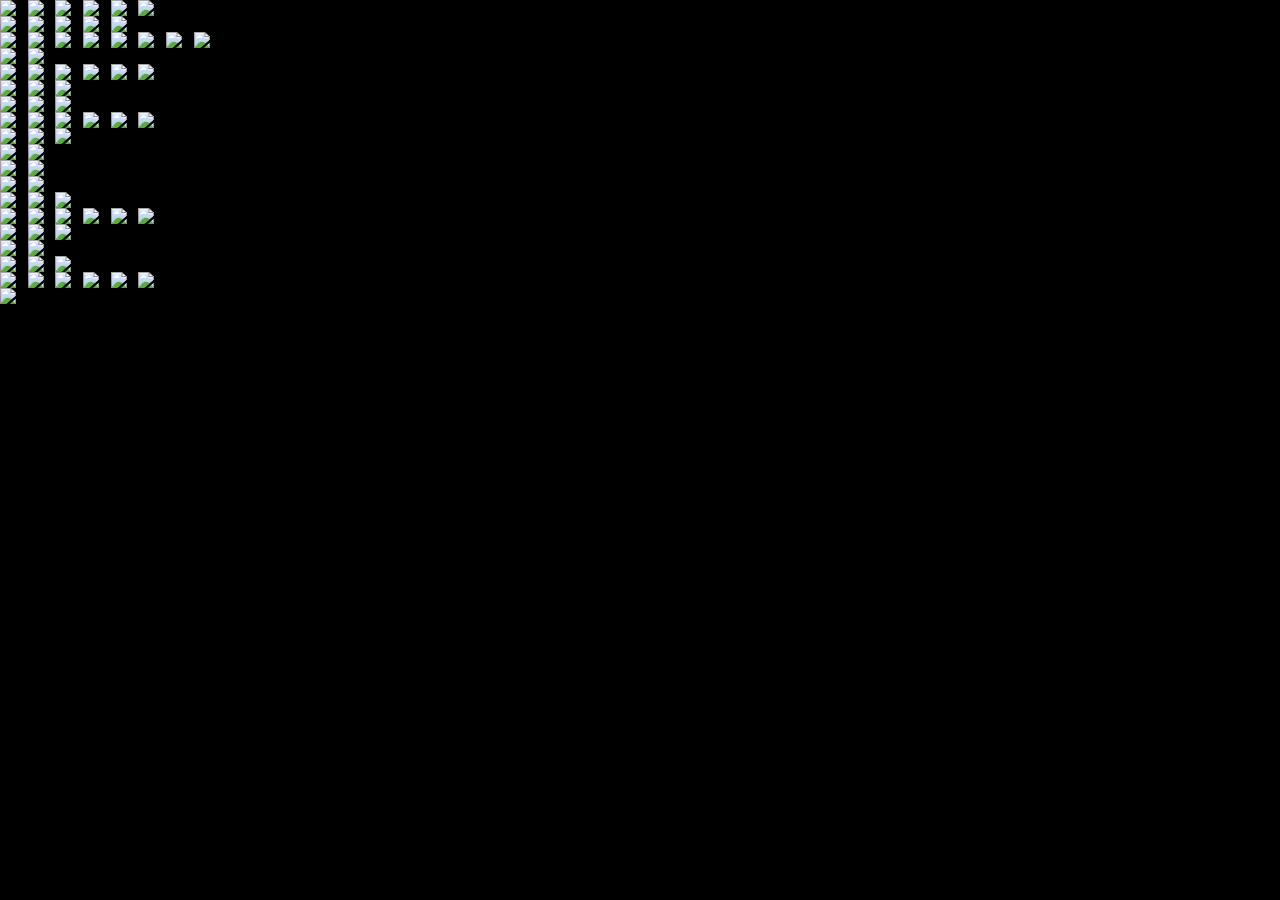
==== analog.html @ 7495edbb "Add files via upload" ====
<!DOCTYPE html>
<html>

<head>
	<link rel="stylesheet" type="text/css" href="choongum.css">

<style>
body {
  font-family: Arial, sans-serif;
  margin: 0;
  padding: 0;
  background-color: #000;
        }
</style>

</head>

<body>

<section class="photos">

<img src="photos/analog/16_Foto-22.jpg" alt="0" loading="lazy">
<img src="photos/analog/16_Foto-28.jpg" alt="0" loading="lazy">
<img src="photos/analog/16_Foto-11.jpg" alt="0" loading="lazy">
<img src="photos/analog/16_Foto-36.jpg" alt="0" loading="lazy">
<img src="photos/analog/16_Foto-18.jpg" alt="0" loading="lazy">
<img src="photos/analog/16_Foto-33.jpg" alt="0" loading="lazy">

</section>

<section class="photos">

<img src="photos/analog/16_Foto-4.jpg" alt="0" loading="lazy">
<img src="photos/analog/16_Foto-1.jpg" alt="0" loading="lazy">
<img src="photos/analog/16_Foto-29.jpg" alt="0" loading="lazy">
<img src="photos/digital/black.jpg" alt="0" loading="lazy">
<img src="photos/analog/16_Foto-26.jpg" alt="0" loading="lazy">

</section>

<section class="photos">

<img src="photos/analog/13_221001004978010002.jpg" alt="0" loading="lazy">
<img src="photos/analog/13_221001004978010035.jpg" alt="0" loading="lazy">
<img src="photos/analog/14_221001004978020031.jpg" alt="0" loading="lazy">
<img src="photos/analog/13_221001004978010003.jpg" alt="0" loading="lazy">
<img src="photos/analog/14_221001004978020023.jpg" alt="0" loading="lazy">
<img src="photos/analog/13_221001004978010004.jpg" alt="0" loading="lazy">
<img src="photos/analog/13_221001004978010019.jpg" alt="0" loading="lazy">
<img src="photos/analog/13_221001004978020028.jpeg" alt="0" loading="lazy">

</section>

<section class="photos-horizontal">

<img src="photos/digital/black.jpg" alt="0" loading="lazy">
<img src="photos/analog/13_221001004978010032.jpg" alt="0" loading="lazy">

</section>

<section class="photos-horizontal">

<img src="photos/analog/12_ics_012.jpg" alt="0" loading="lazy">
<img src="photos/analog/12_ics_003.jpg" alt="0" loading="lazy">
<img src="photos/analog/12_ics_028.jpg" alt="0" loading="lazy">
<img src="photos/analog/12_ics_011.jpg" alt="0" loading="lazy">
<img src="photos/analog/12_ics_018.jpg" alt="0" loading="lazy">
<img src="photos/analog/12_ics_029.jpg" alt="0" loading="lazy">

</section>

<section class="photos">

<img src="photos/analog/12_ics_014.jpg" alt="0" loading="lazy">
<img src="photos/analog/12_ics_031.jpg" alt="0" loading="lazy">
<img src="photos/analog/12_ics_033.jpg" alt="0" loading="lazy">

</section>

<section class="photos-horizontal">

<img src="photos/analog/11_ics_037.jpg" alt="0" loading="lazy">
<img src="photos/analog/11_ics_016.jpg" alt="0" loading="lazy">
<img src="photos/analog/11_ics_015.jpg" alt="0" loading="lazy">

</section>

<section class="photos-horizontal">

<img src="photos/analog/10_000005.jpg" alt="0" loading="lazy">
<img src="photos/analog/10_000007.jpg" alt="0" loading="lazy">
<img src="photos/analog/10_000008.jpg" alt="0" loading="lazy">
<img src="photos/analog/10_000025.jpg" alt="0" loading="lazy">
<img src="photos/analog/10_000017.jpg" alt="0" loading="lazy">
<img src="photos/analog/10_000011.jpg" alt="0" loading="lazy">

</section>

<section class="photos-horizontal">

<img src="photos/analog/9_000034910020.jpg" alt="0" loading="lazy">
<img src="photos/analog/9_000034910006.jpg" alt="0" loading="lazy">
<img src="photos/analog/8_000049330016.jpg" alt="0" loading="lazy">

</section>

<section class="photos">

<img src="photos/digital/black.jpg" alt="0" loading="lazy">
<img src="photos/analog/9_000034910011.jpg" alt="0" loading="lazy">

</section>

<section class="photos-horizontal">

<img src="photos/analog/7_102.jpg" alt="0" loading="lazy">
<img src="photos/analog/7_FDD.jpg" alt="0" loading="lazy">

</section>

<section class="photos">

<img src="photos/digital/black.jpg" alt="0" loading="lazy">
<img src="photos/analog/7_421.jpg" alt="0" loading="lazy">

</section>

<section class="photos">

<img src="photos/analog/5_47850001.jpg" alt="0" loading="lazy">
<img src="photos/analog/5_47850023.jpg" alt="0" loading="lazy">
<img src="photos/analog/5_47850011.jpg" alt="0" loading="lazy">

</section>

<section class="photos-horizontal">

<img src="photos/analog/3_89450003.jpg" alt="0" loading="lazy">
<img src="photos/analog/4_04430023.jpg" alt="0" loading="lazy">
<img src="photos/analog/2_76830020.jpg" alt="0" loading="lazy">
<img src="photos/analog/2_76830024.jpg" alt="0" loading="lazy">
<img src="photos/analog/1_59440031.jpg" alt="0" loading="lazy">
<img src="photos/analog/1_59440018.jpg" alt="0" loading="lazy">

</section>

<section class="photos">

<img src="photos/analog/4_04430024.jpg" alt="0" loading="lazy">
<img src="photos/analog/4_04430015.jpg" alt="0" loading="lazy">
<img src="photos/analog/4_04430019.jpg" alt="0" loading="lazy">

</section>

<section class="photos-horizontal">

<img src="photos/analog/4_04430017.jpg" alt="0" loading="lazy">
<img src="photos/analog/2_76830023.jpg" alt="0" loading="lazy">

</section>

<section class="photos">

<img src="photos/analog/4_04430039.jpg" alt="0" loading="lazy">
<img src="photos/analog/4_04430018.jpg" alt="0" loading="lazy">
<img src="photos/analog/2_76830021.jpg" alt="0" loading="lazy">

</section>

<section class="photos">

<img src="photos/analog/2_76830037.jpg" alt="0" loading="lazy">
<img src="photos/analog/1_59440009.jpg" alt="0" loading="lazy">
<img src="photos/analog/1_59440006.jpg" alt="0" loading="lazy">
<img src="photos/digital/black.jpg" alt="0" loading="lazy">
<img src="photos/analog/3_89450031.jpg" alt="0" loading="lazy">
<img src="photos/analog/1_59440033.jpg" alt="0" loading="lazy">

</section>

<section class="photos-horizontal">

<img src="photos/analog/1_59440023.jpg" alt="0" loading="lazy">

</section>

  <br>
</section>

	</body>

</html>
---- choongum.css ----
/* Defaults */

html { height: 100%; width: 100%; }
body { font-family: Arial, Helvetica, sans-serif; font-size: 14px; margin-top: 40px; margin: 20px; padding: 0; }
p { margin: 0; }
a { line-height: 1.5; }
a:link { 
	color: black;
	text-decoration: ; }
a:visited { color: black; }
a:hover { color: blue; }

/* Home */

.row {
  display: flex;
}

.column {
  flex: 33%;
}

#header {
  position: fixed;
}

#profilepic {
  max-width: 70%;
  height: auto;
  vertical-align: middle;
}

#bio {
  padding-top: 5%;
}

/* Photos */

#photos {
  /* Prevent vertical gaps */
  line-height: 0;
   
  -webkit-column-count: 3;
  -webkit-column-gap:   0px;
  -moz-column-count:    3;
  -moz-column-gap:      0px;
  column-count:         3;
  column-gap:           0px; 
}

#photos2 {
  /* Prevent vertical gaps */
  line-height: 0;
   
  -webkit-column-count: 3;
  -webkit-column-gap:   0px;
  -moz-column-count:    3;
  -moz-column-gap:      0px;
  column-count:         3;
  column-gap:           0px;  
  margin-bottom: 100px;
}

#photos img {
  /* Just in case there are inline attributes */
  width: 100% !important;
  height: auto !important;
}


@media (max-width: 1200px) {
  #photos {
  -moz-column-count:    3;
  -webkit-column-count: 3;
  column-count:         3;
  }
}
@media (max-width: 1000px) {
  #photos {
  -moz-column-count:    3;
  -webkit-column-count: 3;
  column-count:         3;
  }
}
@media (max-width: 800px) {
  #photos {
  -moz-column-count:    2;
  -webkit-column-count: 2;
  column-count:         2;
  }
}
@media (max-width: 400px) {
  #photos {
  -moz-column-count:    1;
  -webkit-column-count: 1;
  column-count:         1;
  }
}
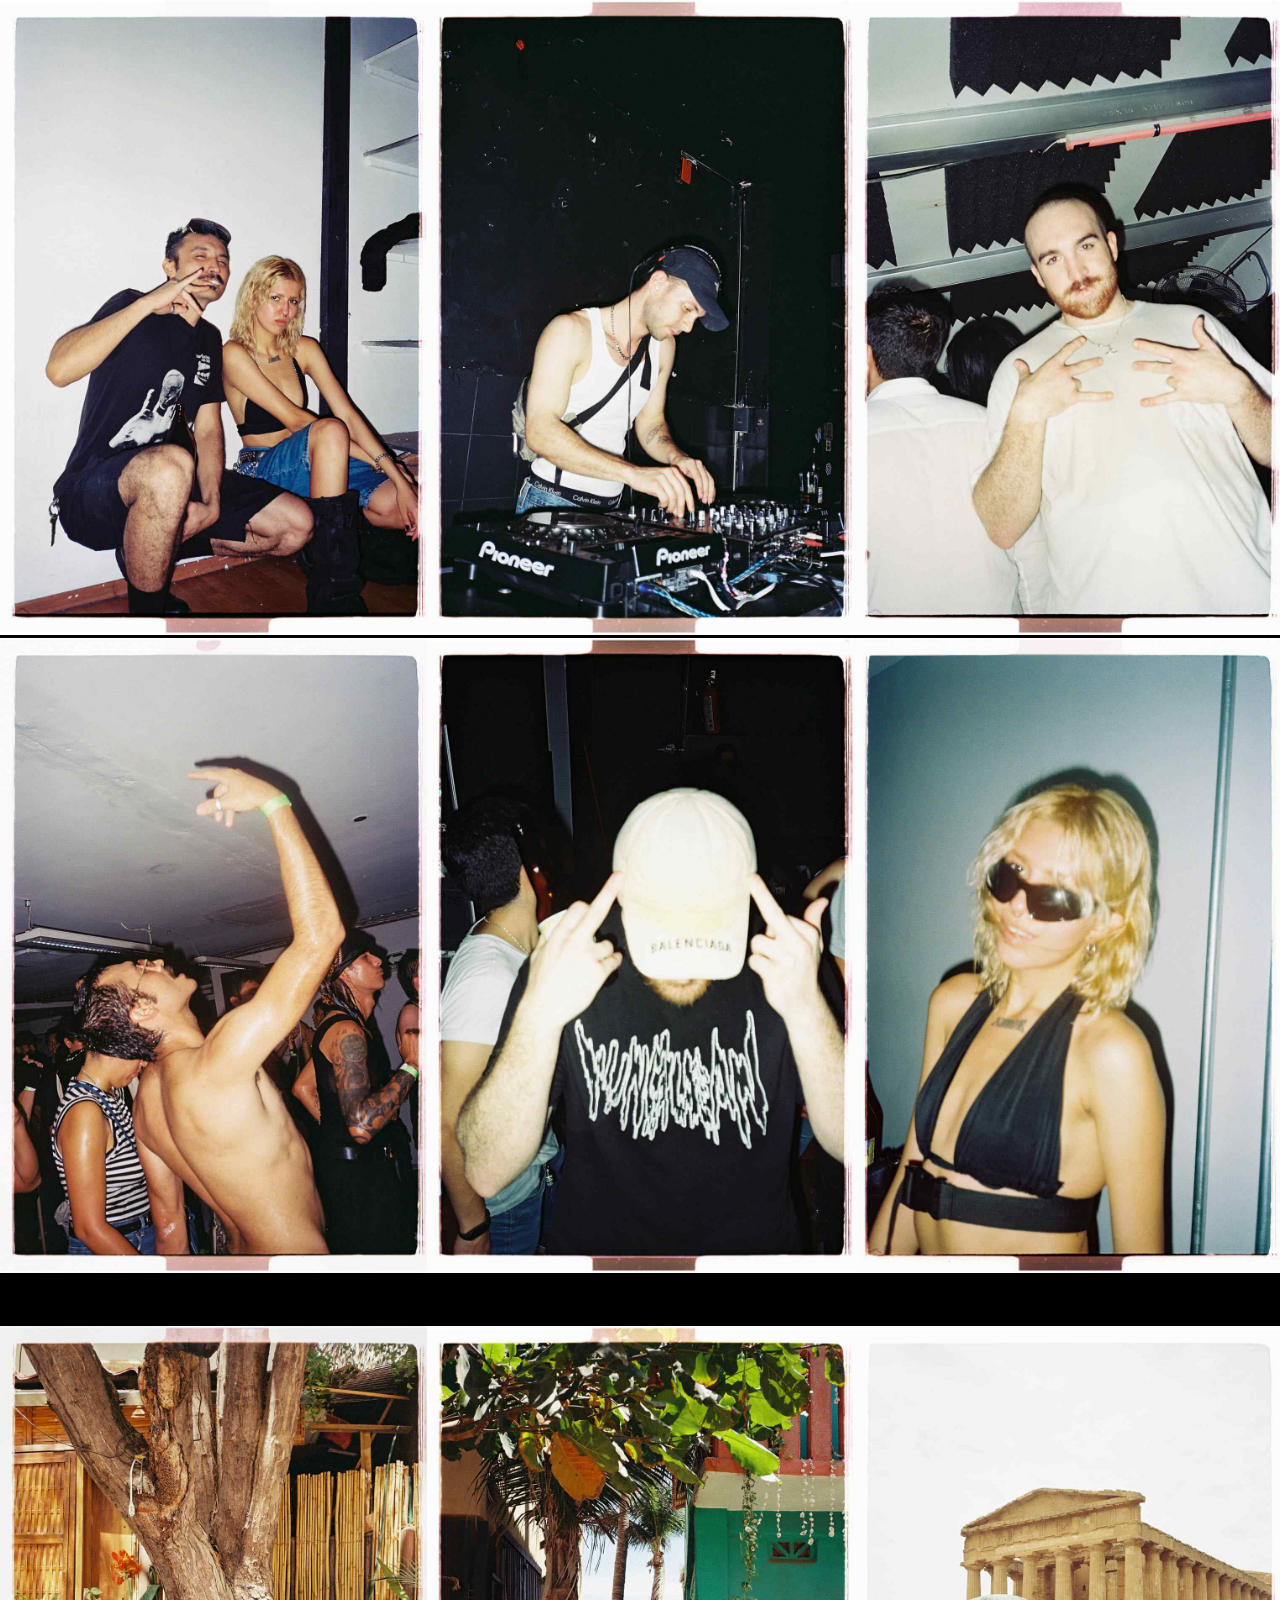
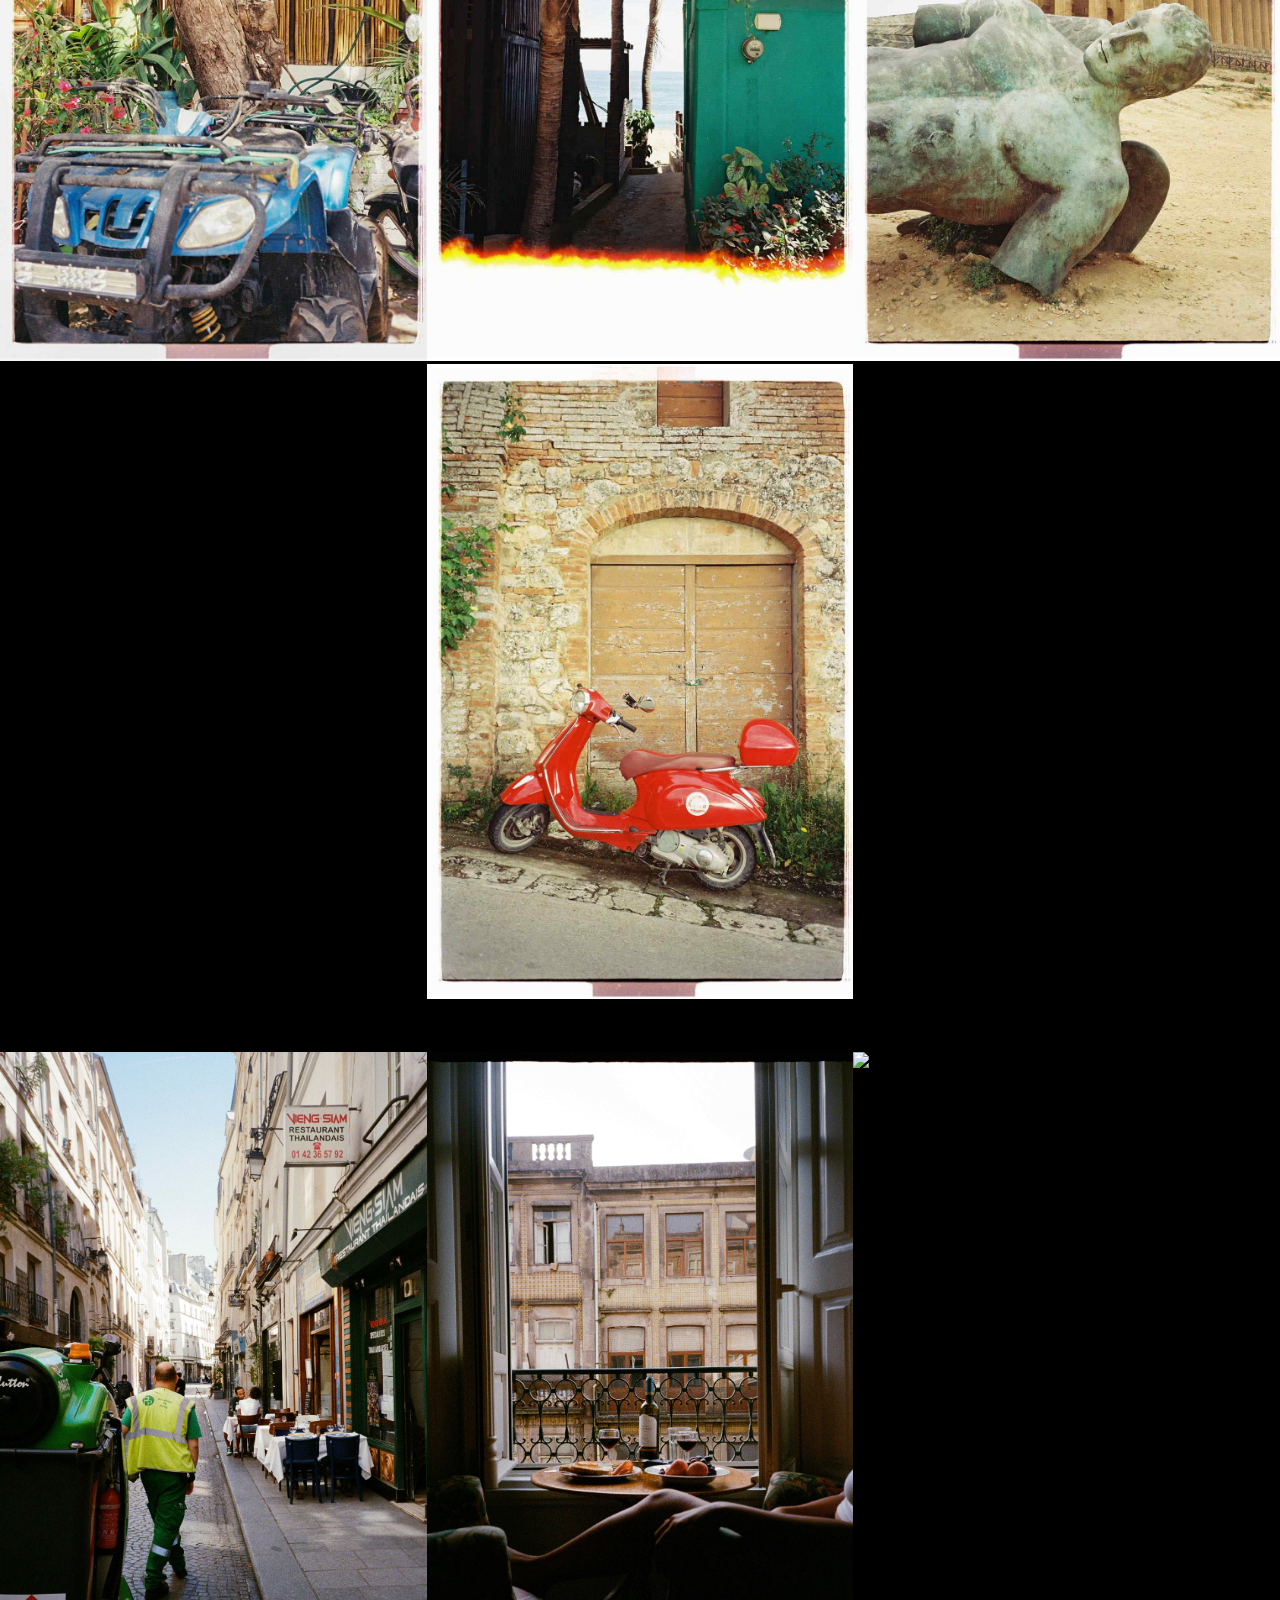
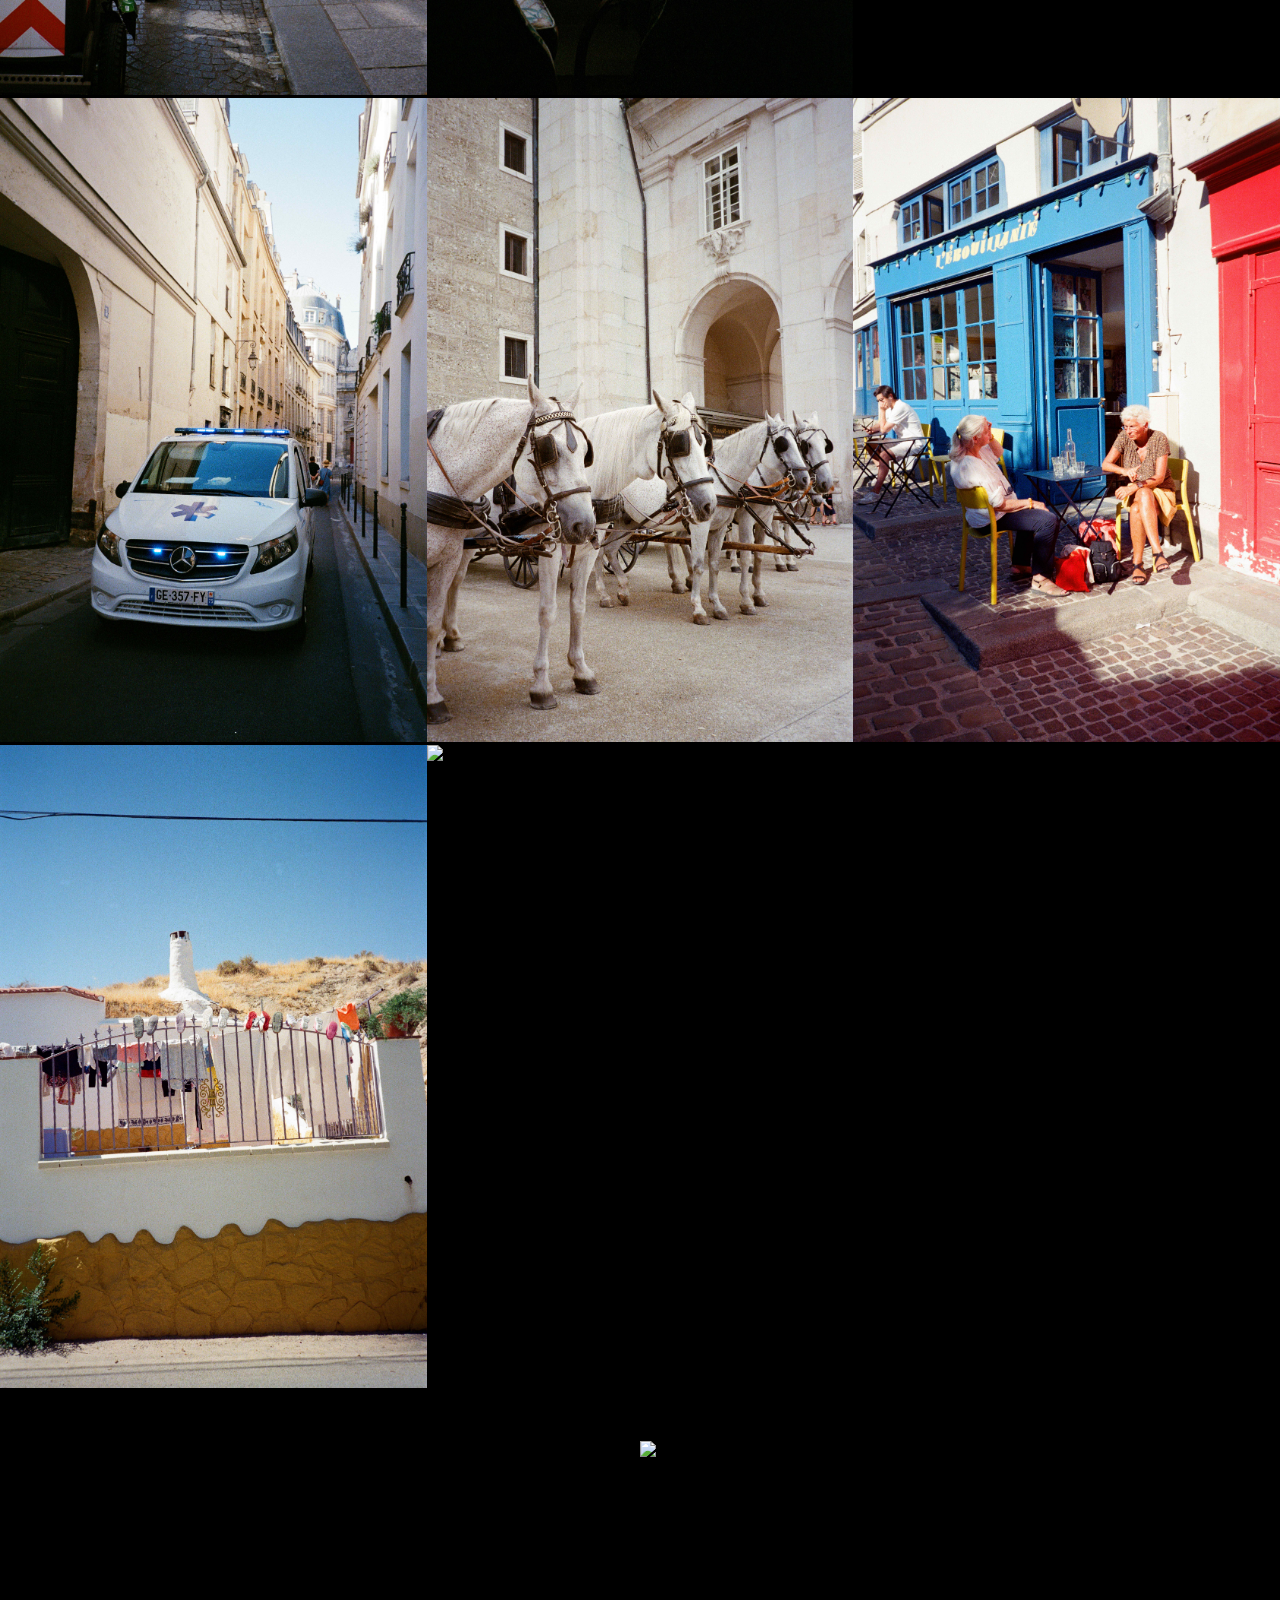
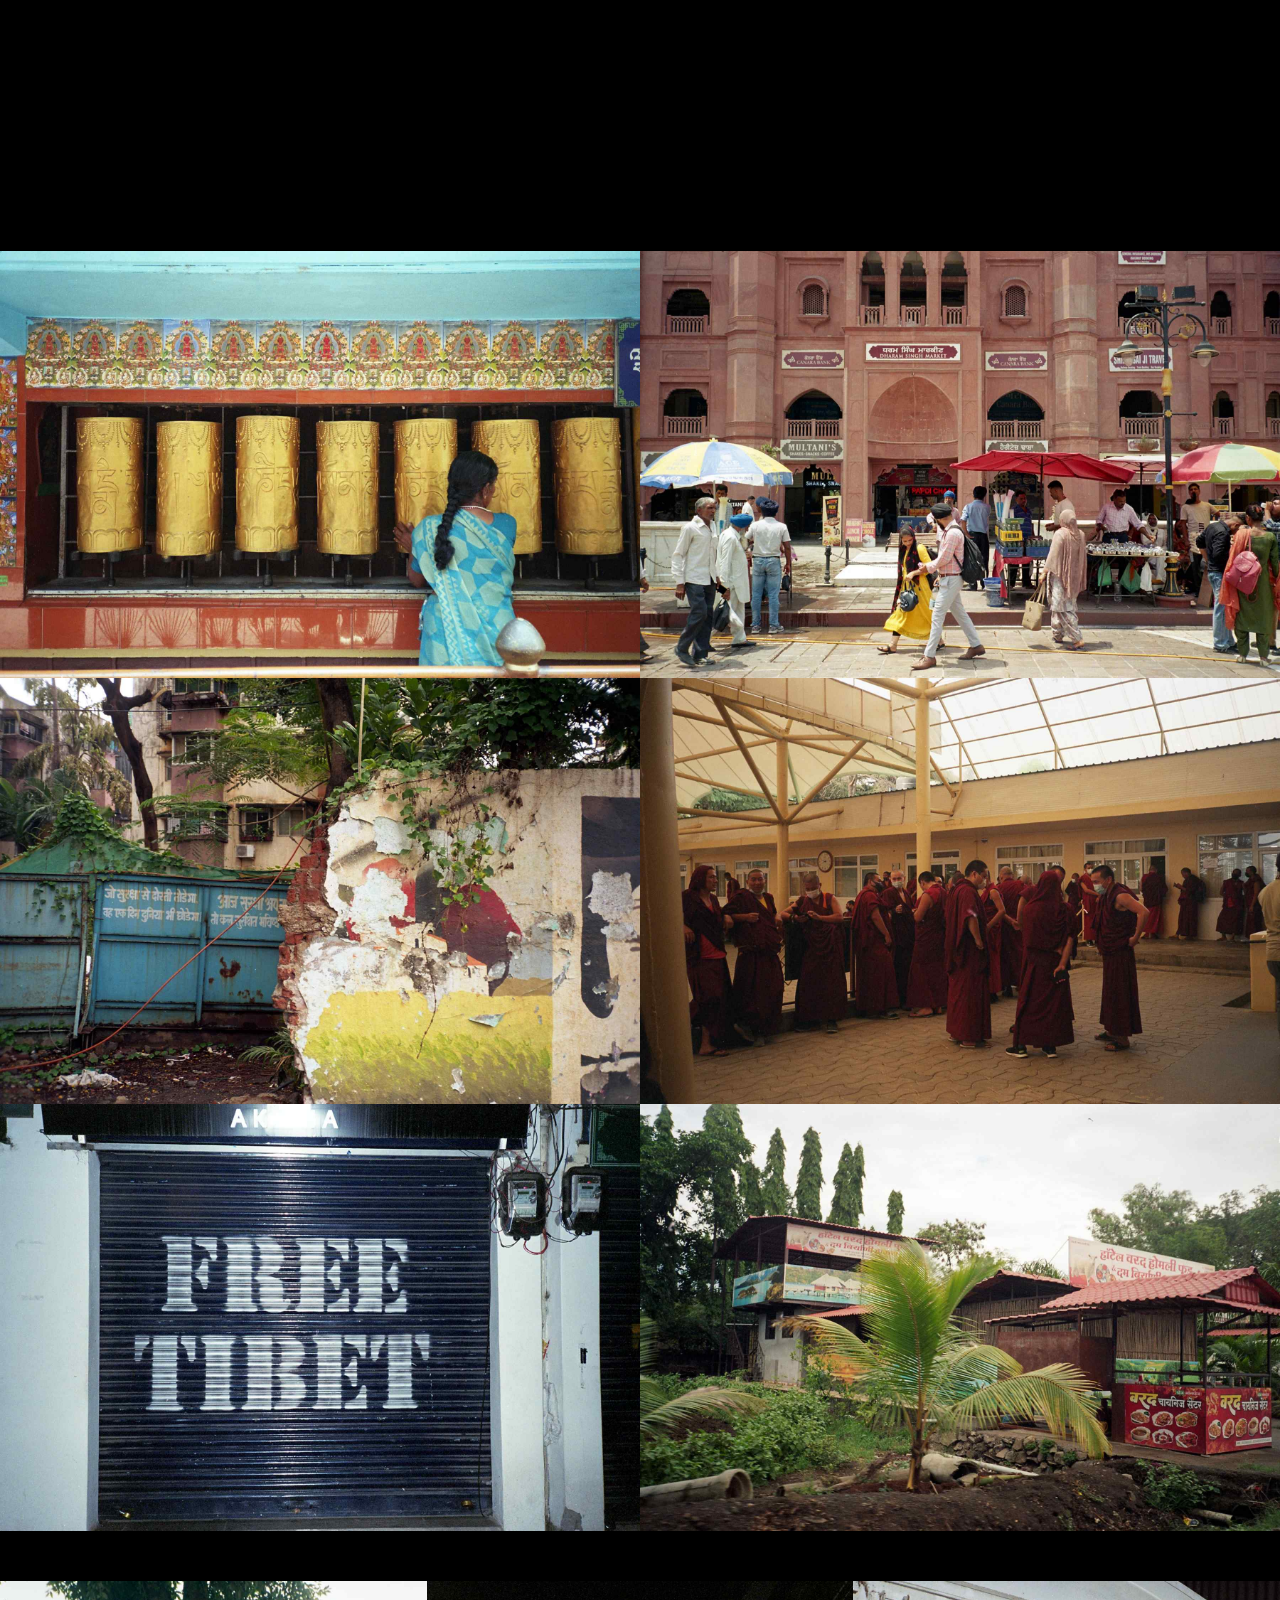
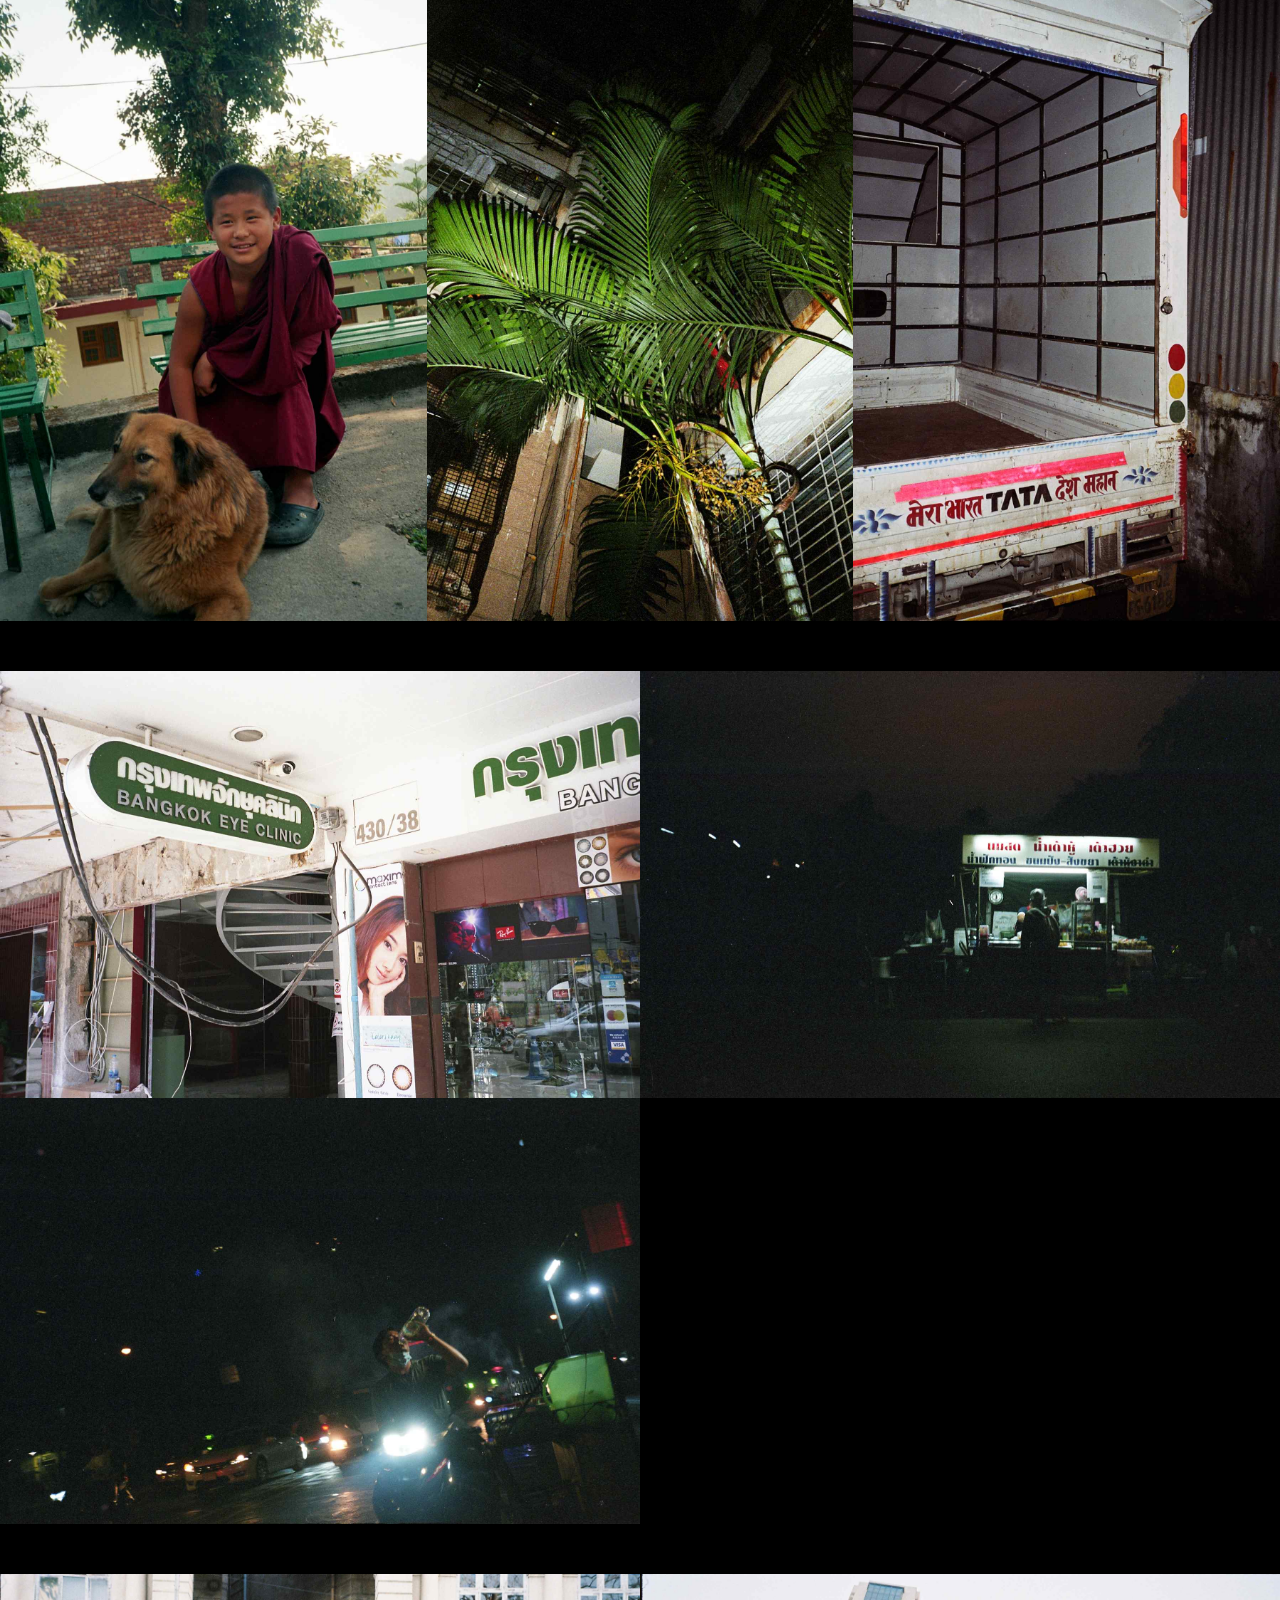
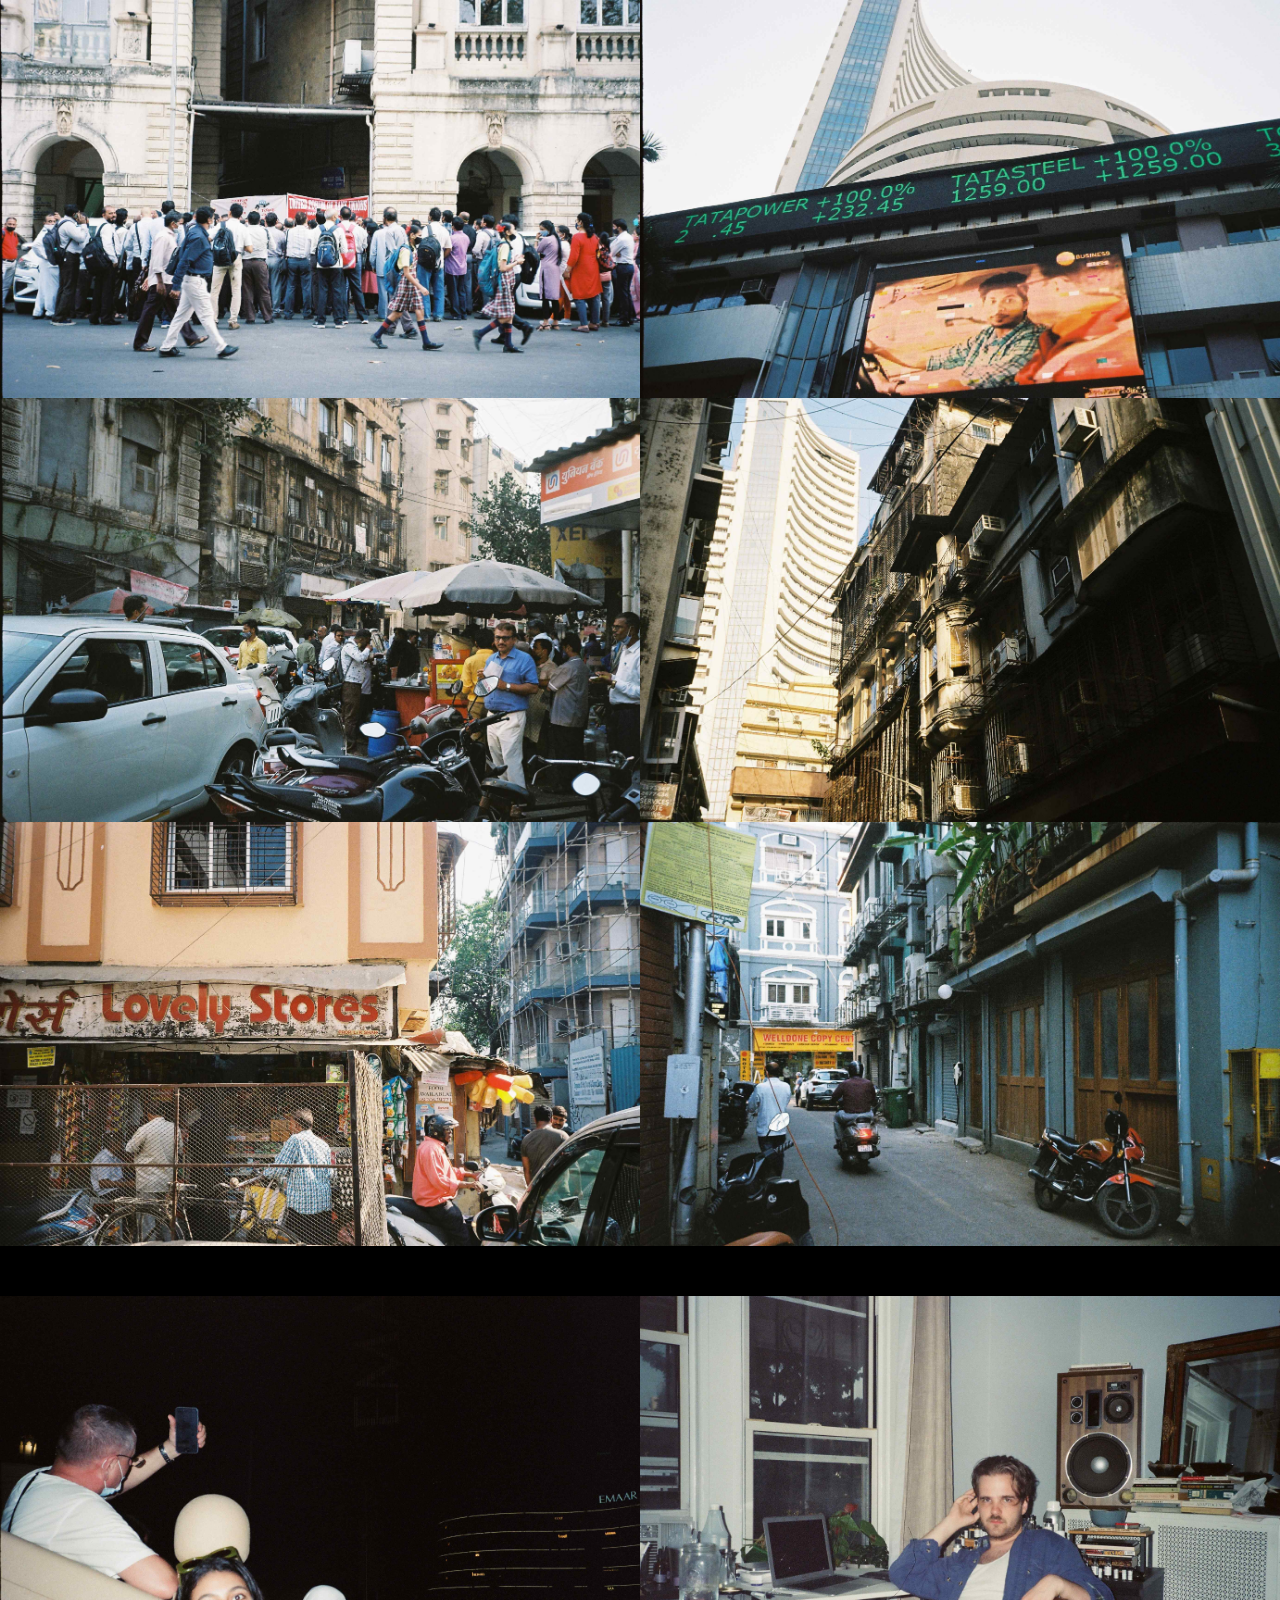
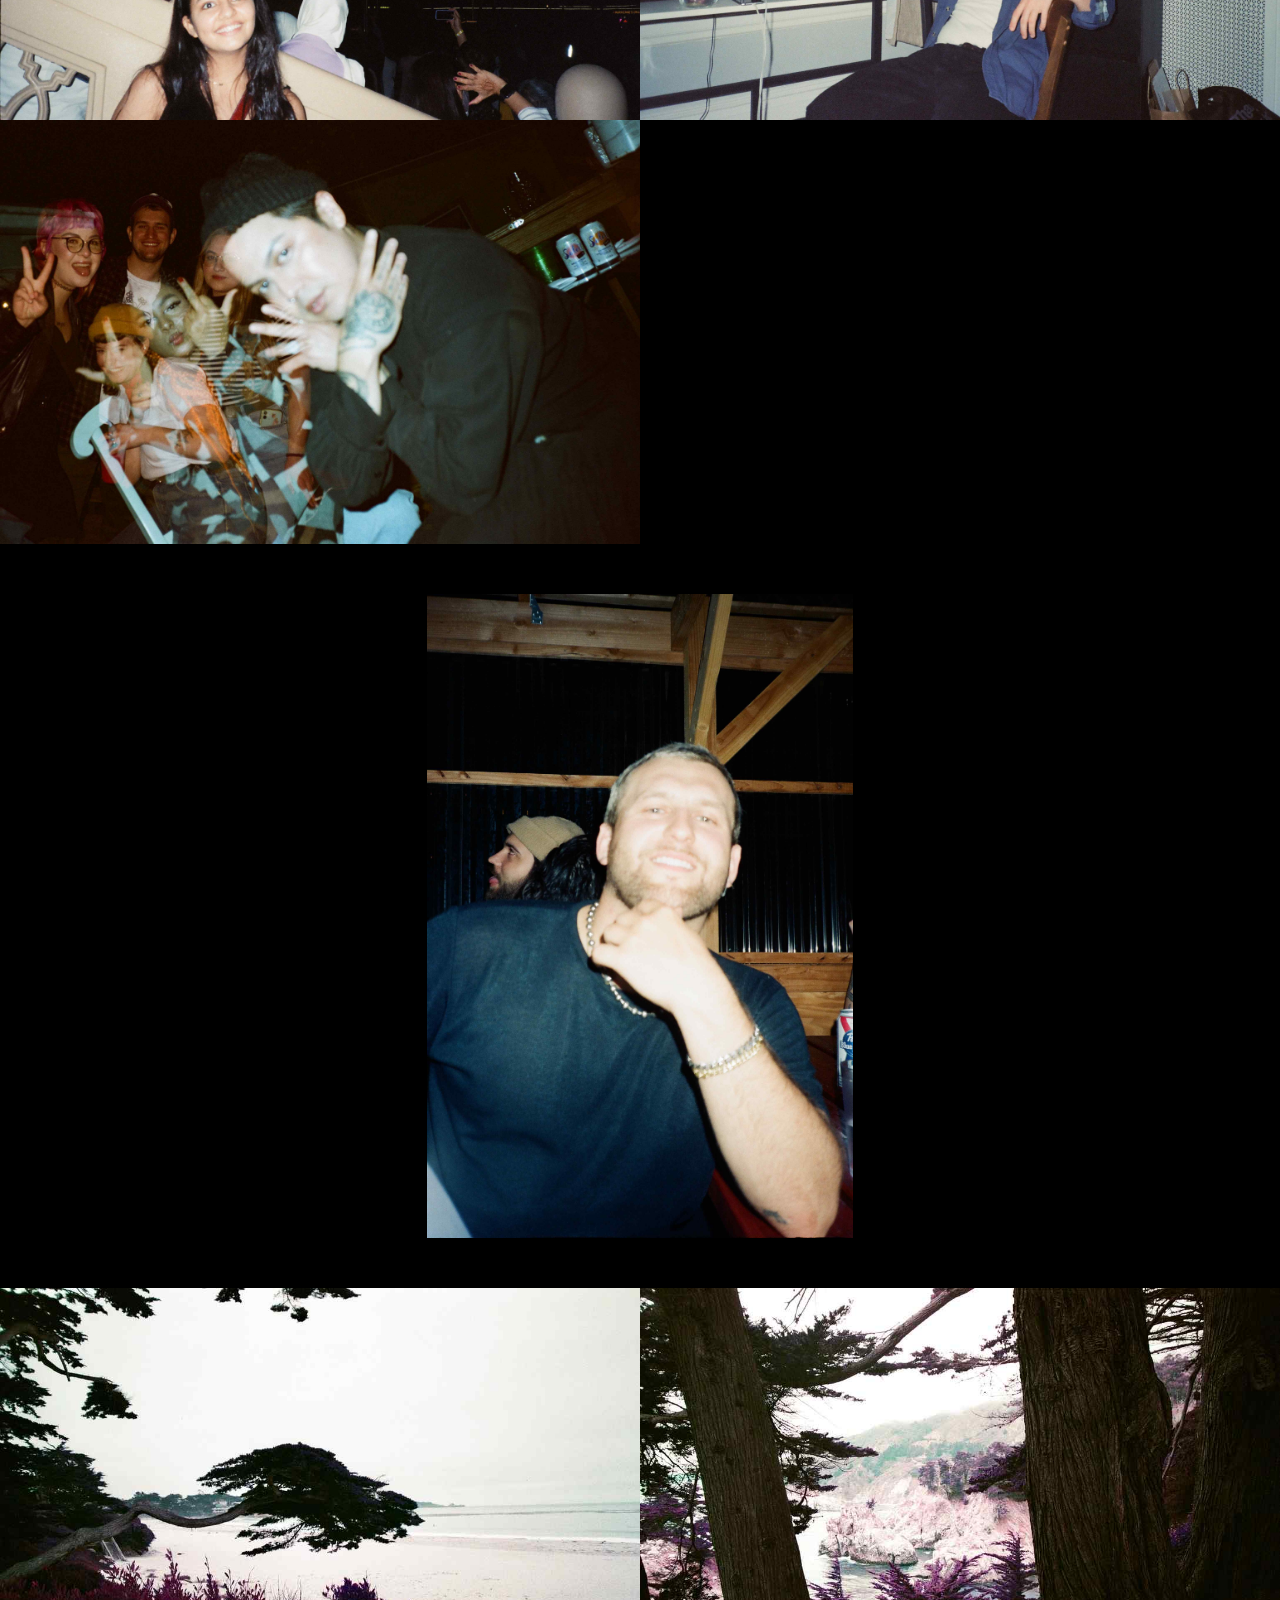
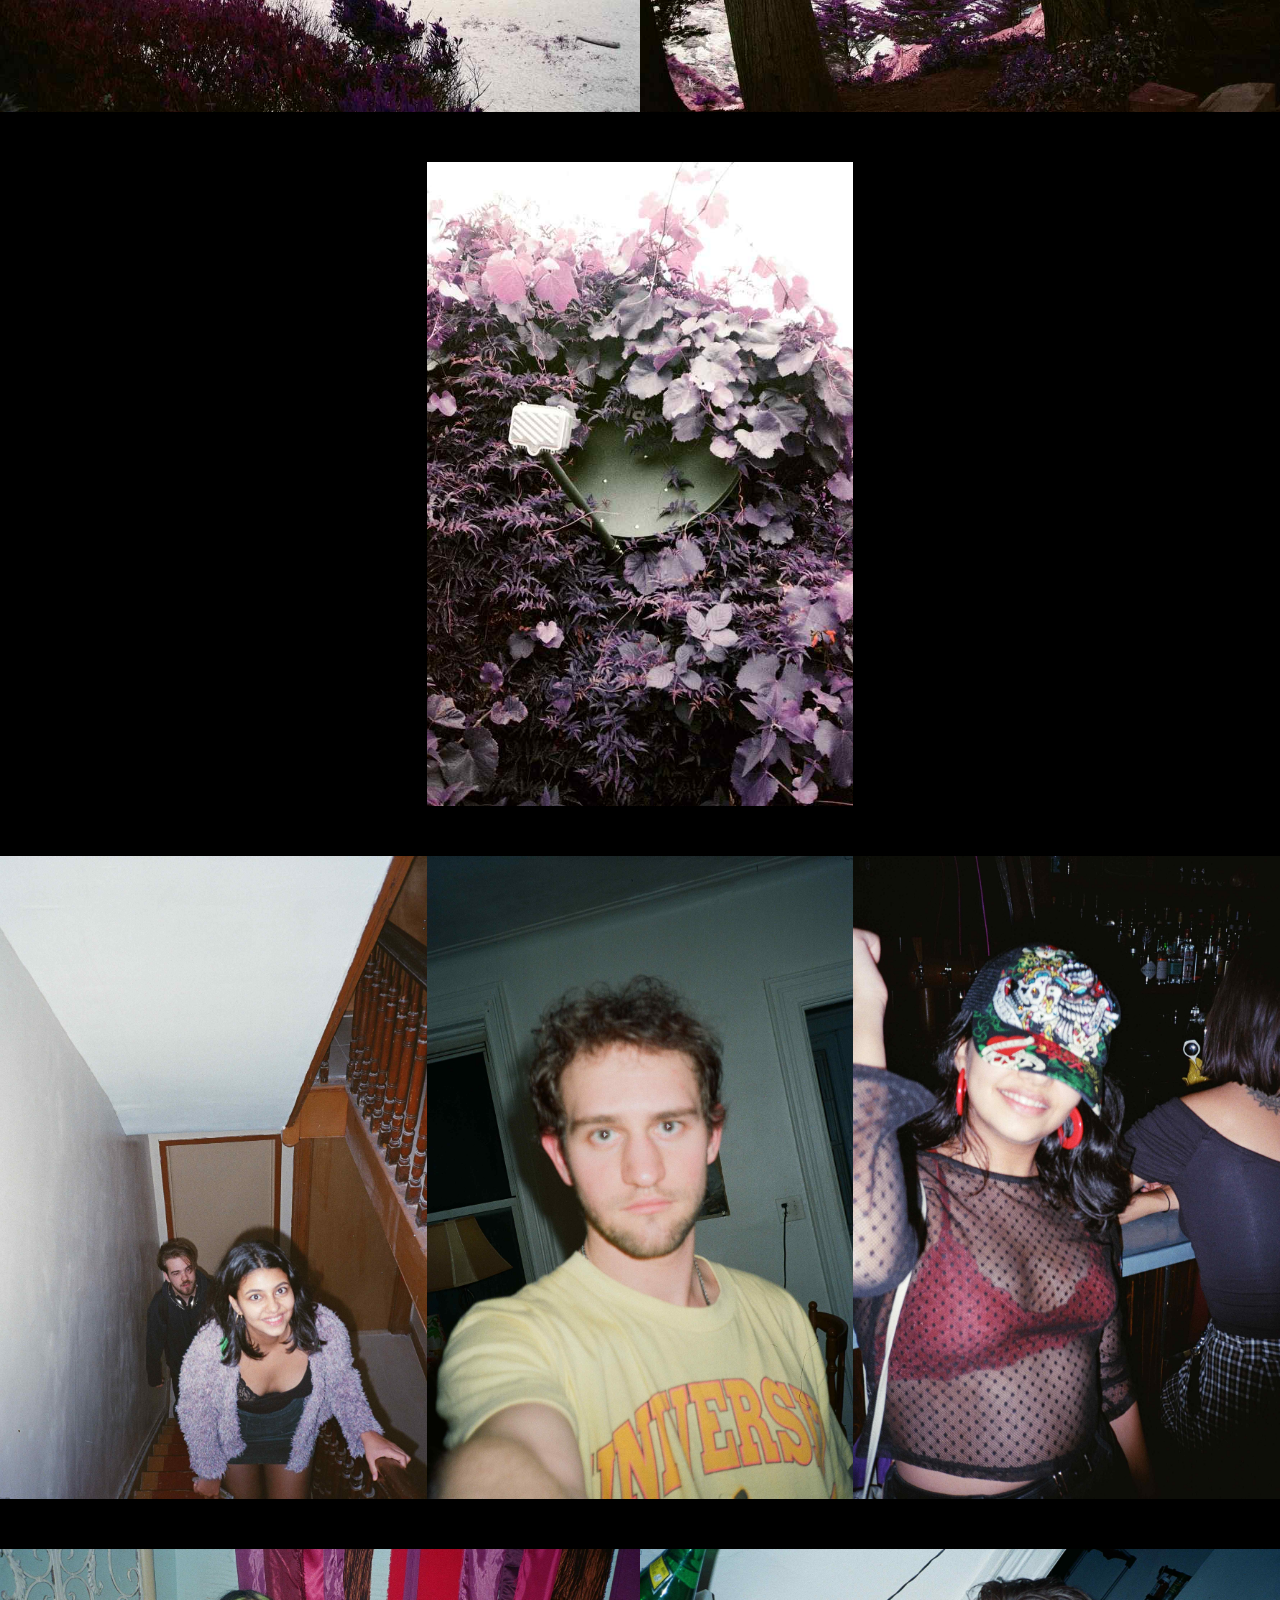
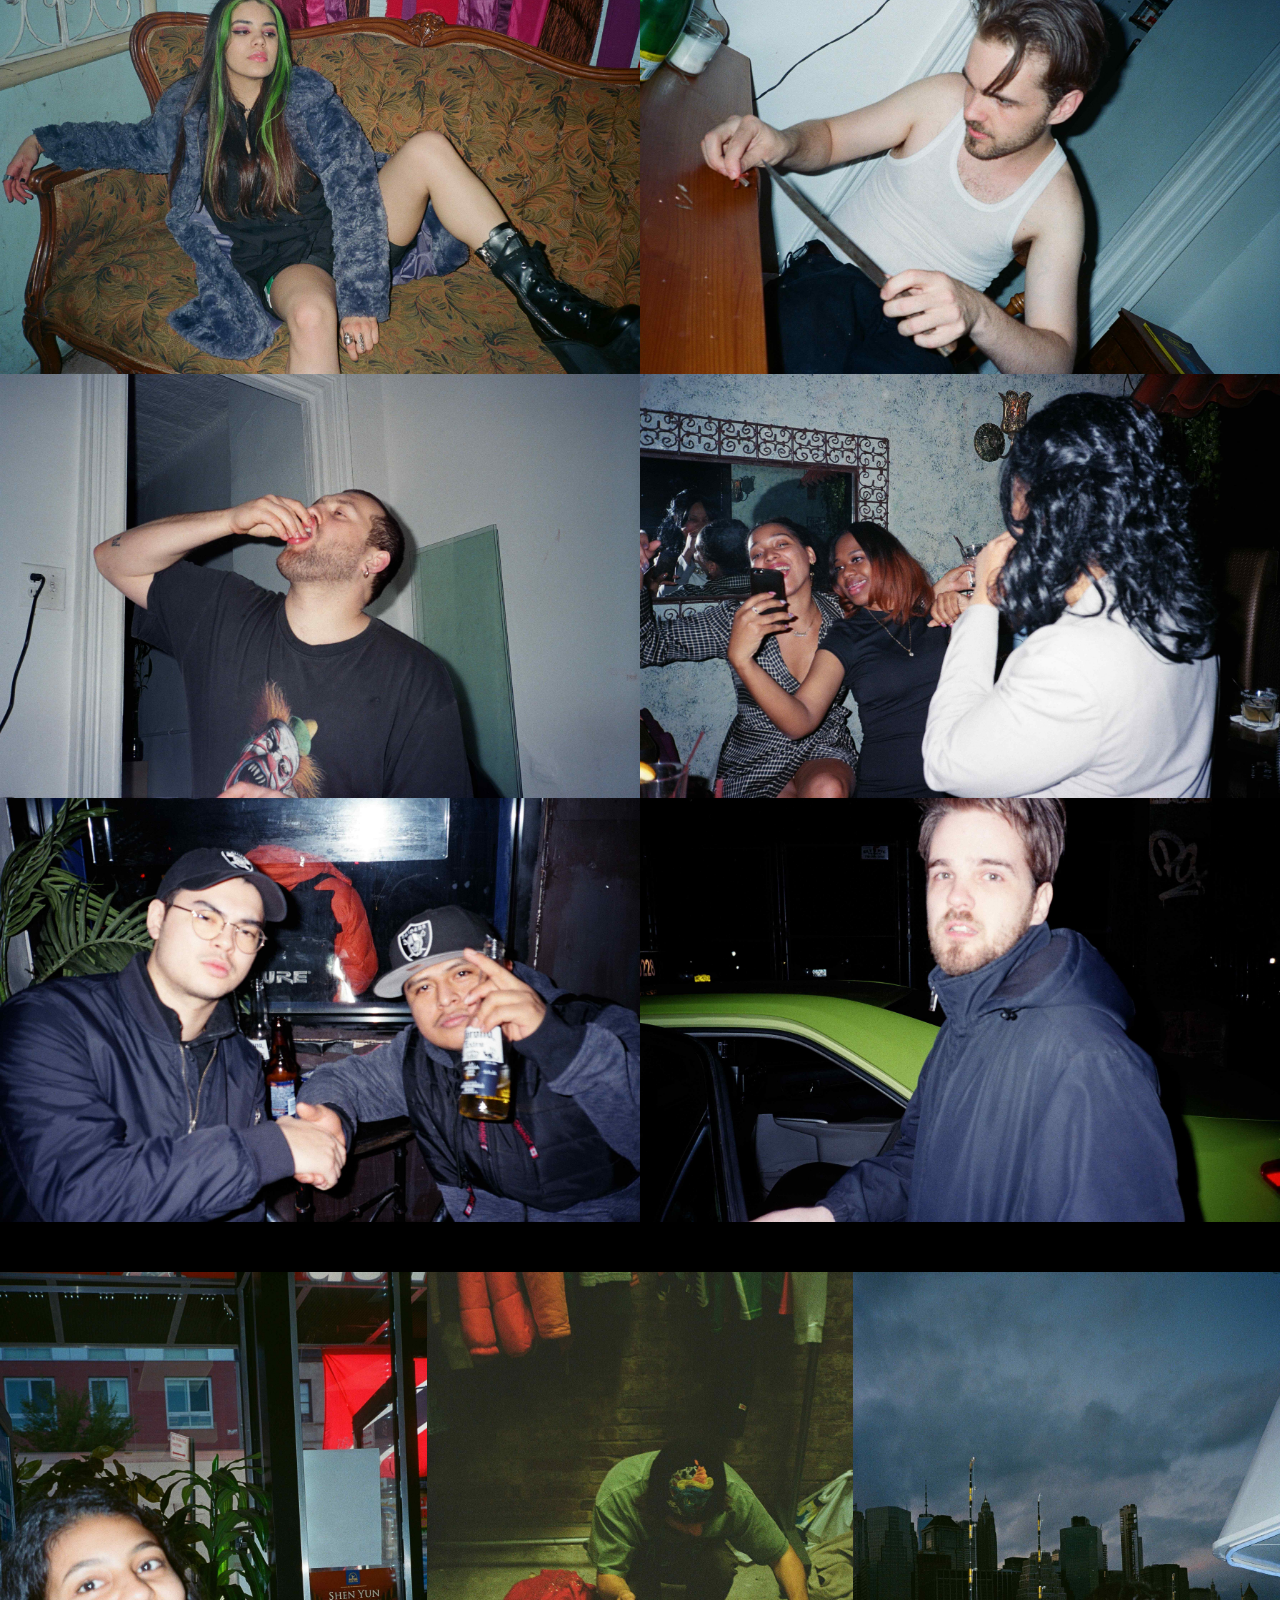
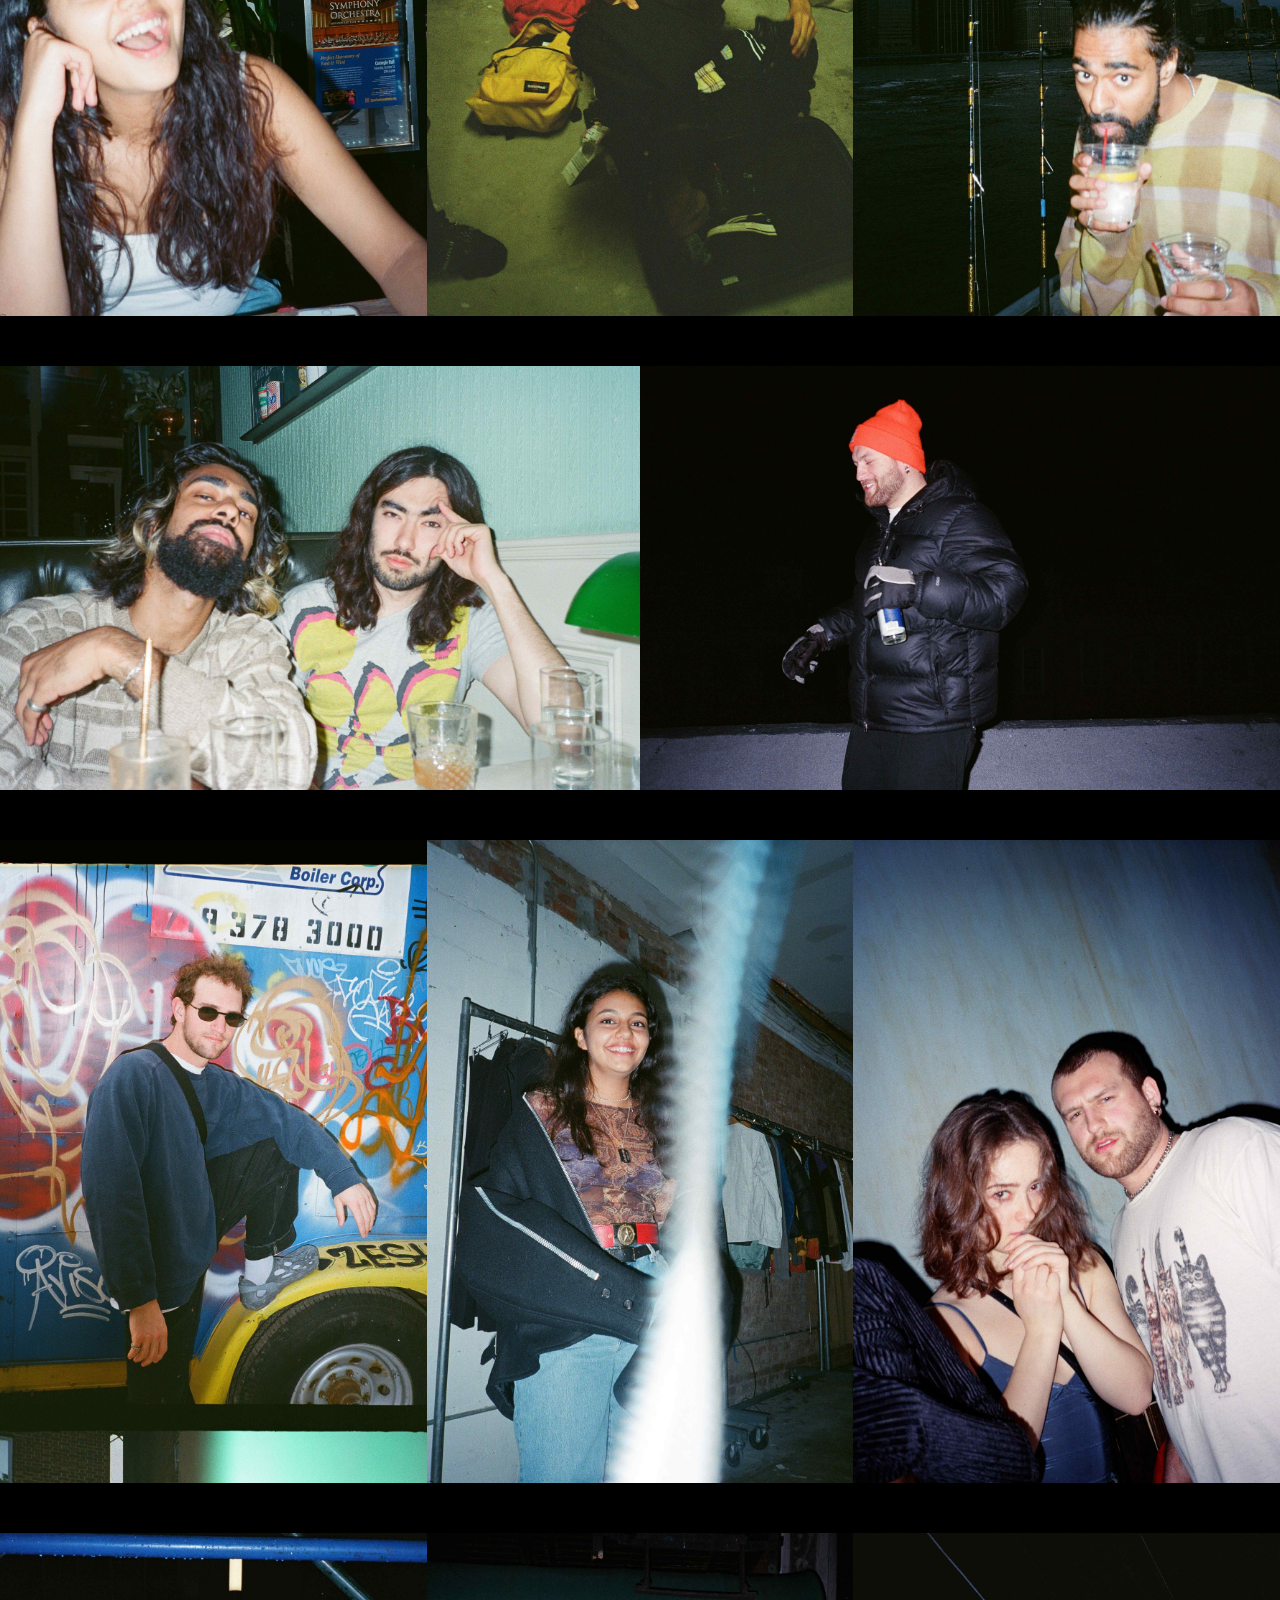
==== commit b297add6: "Add files via upload" ====
--- a/analog.html
+++ b/analog.html
@@ -19,35 +19,92 @@
 
 <section class="photos">
 
-<img src="photos/analog/16_Foto-22.jpg" alt="0" loading="lazy">
-<img src="photos/analog/16_Foto-28.jpg" alt="0" loading="lazy">
-<img src="photos/analog/16_Foto-11.jpg" alt="0" loading="lazy">
-<img src="photos/analog/16_Foto-36.jpg" alt="0" loading="lazy">
-<img src="photos/analog/16_Foto-18.jpg" alt="0" loading="lazy">
-<img src="photos/analog/16_Foto-33.jpg" alt="0" loading="lazy">
-
-</section>
-
-<section class="photos">
-
-<img src="photos/analog/16_Foto-4.jpg" alt="0" loading="lazy">
-<img src="photos/analog/16_Foto-1.jpg" alt="0" loading="lazy">
-<img src="photos/analog/16_Foto-29.jpg" alt="0" loading="lazy">
-<img src="photos/digital/black.jpg" alt="0" loading="lazy">
-<img src="photos/analog/16_Foto-26.jpg" alt="0" loading="lazy">
-
-</section>
-
-<section class="photos">
-
-<img src="photos/analog/13_221001004978010002.jpg" alt="0" loading="lazy">
-<img src="photos/analog/13_221001004978010035.jpg" alt="0" loading="lazy">
-<img src="photos/analog/14_221001004978020031.jpg" alt="0" loading="lazy">
-<img src="photos/analog/13_221001004978010003.jpg" alt="0" loading="lazy">
-<img src="photos/analog/14_221001004978020023.jpg" alt="0" loading="lazy">
-<img src="photos/analog/13_221001004978010004.jpg" alt="0" loading="lazy">
-<img src="photos/analog/13_221001004978010019.jpg" alt="0" loading="lazy">
-<img src="photos/analog/13_221001004978020028.jpeg" alt="0" loading="lazy">
+<picture>
+  <source srcset="photos/analog/16_Foto-22.jpg" media="(min-width: 600px)" />
+  <img src="photos/analog_mobile/16_Foto-22m.jpg" alt="0" loading="lazy">
+</picture>
+<picture>
+  <source srcset="photos/analog/16_Foto-28.jpg" media="(min-width: 600px)" />
+  <img src="photos/analog_mobile/16_Foto-28m.jpg" alt="0" loading="lazy">
+</picture>
+<picture>
+  <source srcset="photos/analog/16_Foto-11.jpg" media="(min-width: 600px)" />
+  <img src="photos/analog_mobile/16_Foto-11m.jpg" alt="0" loading="lazy">
+</picture>
+<picture>
+  <source srcset="photos/analog/16_Foto-36.jpg" media="(min-width: 600px)" />
+  <img src="photos/analog_mobile/16_Foto-36m.jpg" alt="0" loading="lazy">
+</picture>
+<picture>
+  <source srcset="photos/analog/16_Foto-18.jpg" media="(min-width: 600px)" />
+  <img src="photos/analog_mobile/16_Foto-18m.jpg" alt="0" loading="lazy">
+</picture>
+<picture>
+  <source srcset="photos/analog/16_Foto-33.jpg" media="(min-width: 600px)" />
+  <img src="photos/analog_mobile/16_Foto-33m.jpg" alt="0" loading="lazy">
+</picture>
+
+</section>
+
+<section class="photos">
+
+<picture>
+  <source srcset="photos/analog/16_Foto-4.jpg" media="(min-width: 600px)" />
+  <img src="photos/analog_mobile/16_Foto-4m.jpg" alt="0" loading="lazy">
+</picture>
+<picture>
+  <source srcset="photos/analog/16_Foto-1.jpg" media="(min-width: 600px)" />
+  <img src="photos/analog_mobile/16_Foto-1m.jpg" alt="0" loading="lazy">
+</picture>
+<picture>
+  <source srcset="photos/analog/16_Foto-29.jpg" media="(min-width: 600px)" />
+  <img src="photos/analog_mobile/16_Foto-29m.jpg" alt="0" loading="lazy">
+</picture>
+<picture>
+  <source srcset="photos/digital/black.jpg" media="(min-width: 600px)" />
+  <img src="photos/digital_mobile/blackm.jpg" alt="0" loading="lazy">
+</picture>
+<picture>
+  <source srcset="photos/analog/16_Foto-26.jpg" media="(min-width: 600px)" />
+  <img src="photos/analog_mobile/16_Foto-26m.jpg" alt="0" loading="lazy">
+</picture>
+
+</section>
+
+<section class="photos">
+
+<picture>
+  <source srcset="photos/analog/13_221001004978010002.jpg" media="(min-width: 600px)" />
+  <img src="photos/analog_mobile/13_221001004978010002m.jpg" alt="0" loading="lazy">
+</picture>
+<picture>
+  <source srcset="photos/analog/13_221001004978010035.jpg" media="(min-width: 600px)" />
+  <img src="photos/analog_mobile/13_221001004978010035m.jpg" alt="0" loading="lazy">
+</picture>
+<picture>
+  <source srcset="photos/analog/14_221001004978020031.jpg" media="(min-width: 600px)" />
+  <img src="photos/analog_mobile/14_221001004978020031m.jpg" alt="0" loading="lazy">
+</picture>
+<picture>
+  <source srcset="photos/analog/13_221001004978010003.jpg" media="(min-width: 600px)" />
+  <img src="photos/analog_mobile/13_221001004978010003m.jpg" alt="0" loading="lazy">
+</picture>
+<picture>
+  <source srcset="photos/analog/14_221001004978020023.jpg" media="(min-width: 600px)" />
+  <img src="photos/analog_mobile/14_221001004978020023m.jpg" alt="0" loading="lazy">
+</picture>
+<picture>
+  <source srcset="photos/analog/13_221001004978010004.jpg" media="(min-width: 600px)" />
+  <img src="photos/analog_mobile/13_221001004978010004m.jpg" alt="0" loading="lazy">
+</picture>
+<picture>
+  <source srcset="photos/analog/13_221001004978010019.jpg" media="(min-width: 600px)" />
+  <img src="photos/analog_mobile/13_221001004978010019m.jpg" alt="0" loading="lazy">
+</picture>
+<picture>
+  <source srcset="photos/analog/13_221001004978020028.jpg" media="(min-width: 600px)" />
+  <img src="photos/analog_mobile/13_221001004978020028m.jpg" alt="0" loading="lazy">
+</picture>
 
 </section>
 
@@ -128,7 +185,7 @@
 <section class="photos">
 
 <img src="photos/analog/5_47850001.jpg" alt="0" loading="lazy">
-<img src="photos/analog/5_47850023.jpg" alt="0" loading="lazy">
+<img src="photos/analog/3_89450002.jpg" alt="0" loading="lazy">
 <img src="photos/analog/5_47850011.jpg" alt="0" loading="lazy">
 
 </section>
--- a/choongum.css
+++ b/choongum.css
@@ -36,32 +36,27 @@
 
 /* Photos */
 
-#photos {
-  /* Prevent vertical gaps */
-  line-height: 0;
-   
-  -webkit-column-count: 3;
-  -webkit-column-gap:   0px;
-  -moz-column-count:    3;
-  -moz-column-gap:      0px;
-  column-count:         3;
-  column-gap:           0px; 
+.photos {
+  display: grid;
+  grid-template-columns: repeat(3, 1fr); /* Create three equal-width columns */
+  grid-gap: 0; /* Remove the gap between columns */
+  margin-bottom: 50px;
 }
 
-#photos2 {
-  /* Prevent vertical gaps */
-  line-height: 0;
-   
-  -webkit-column-count: 3;
-  -webkit-column-gap:   0px;
-  -moz-column-count:    3;
-  -moz-column-gap:      0px;
-  column-count:         3;
-  column-gap:           0px;  
-  margin-bottom: 100px;
+.photos-horizontal {
+  display: grid;
+  grid-template-columns: repeat(2, 1fr); /* Create two equal-width columns */
+  grid-gap: 0; /* Remove the gap between columns */
+  margin-bottom: 50px;
 }
 
-#photos img {
+.photos img {
+  /* Just in case there are inline attributes */
+  width: 100% !important;
+  height: auto !important;
+}
+
+.photos-horizontal img {
   /* Just in case there are inline attributes */
   width: 100% !important;
   height: auto !important;
@@ -95,4 +90,4 @@
   -webkit-column-count: 1;
   column-count:         1;
   }
-}
+}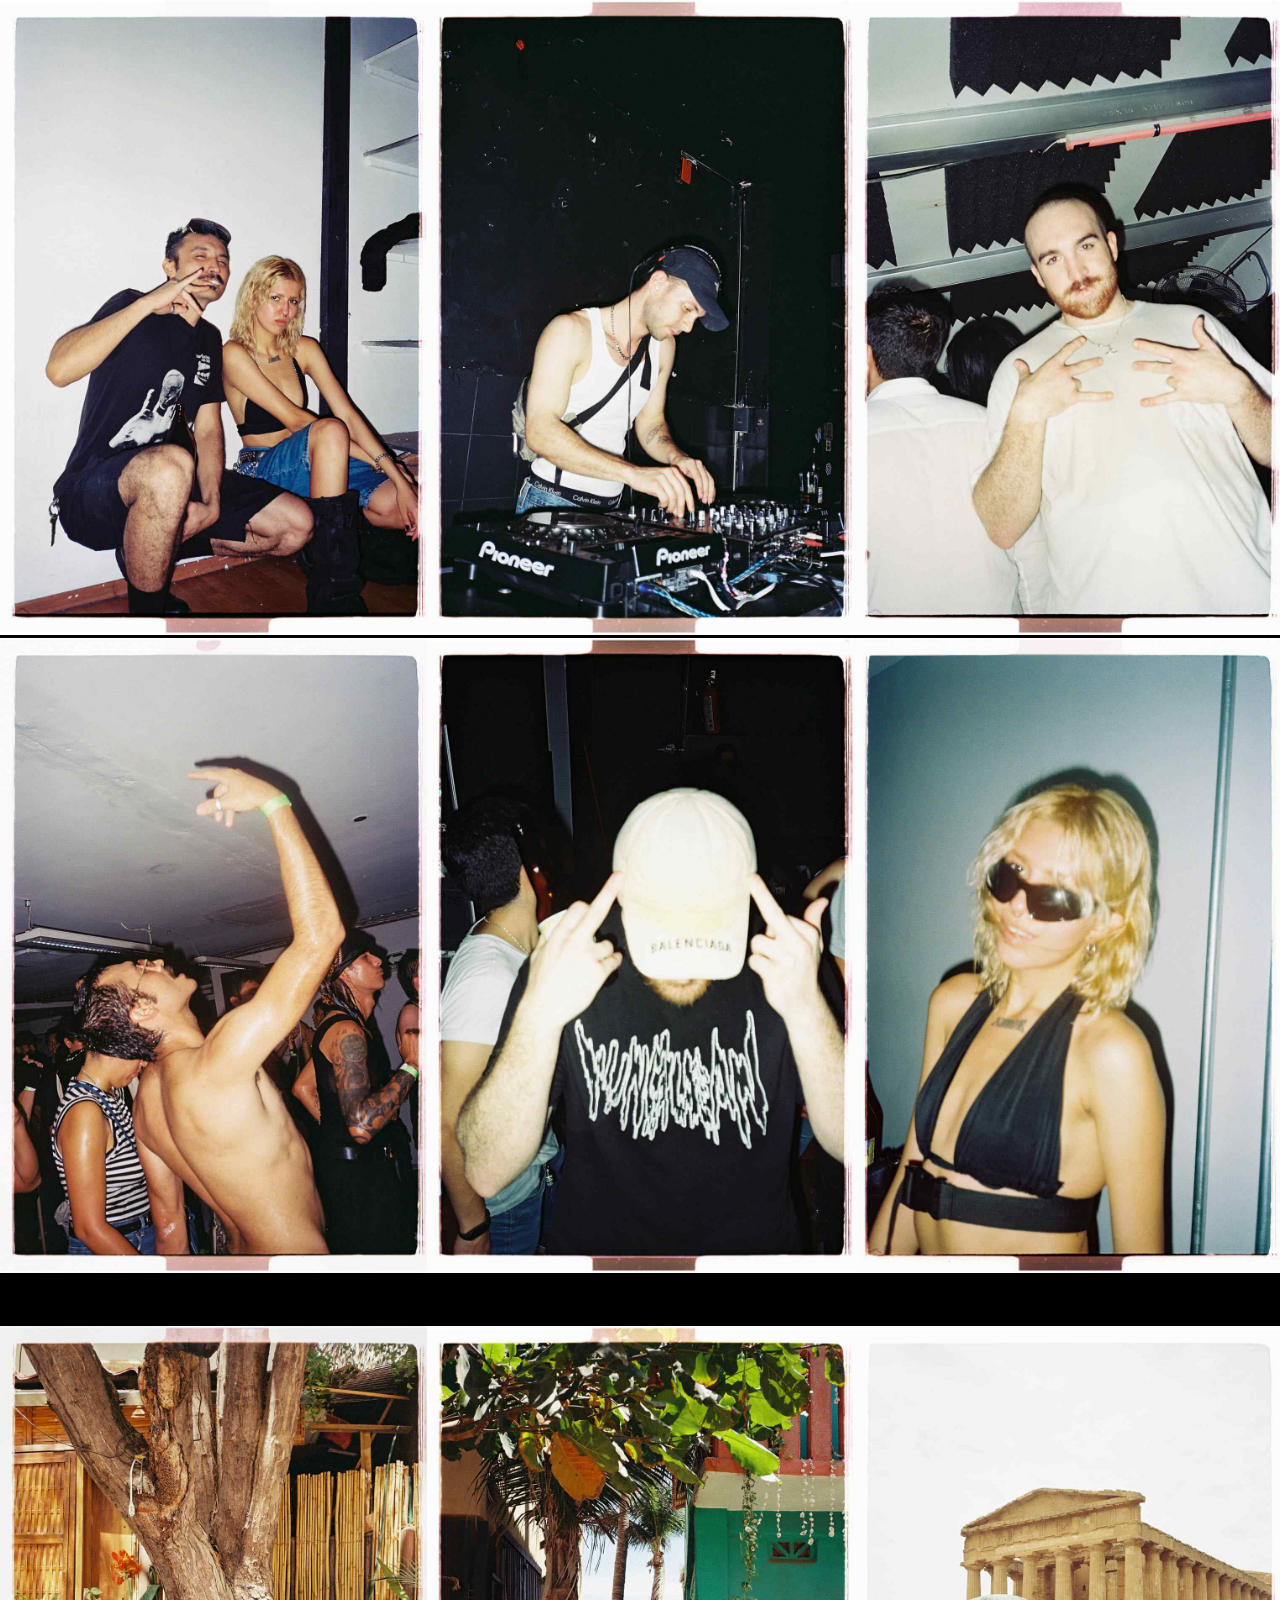
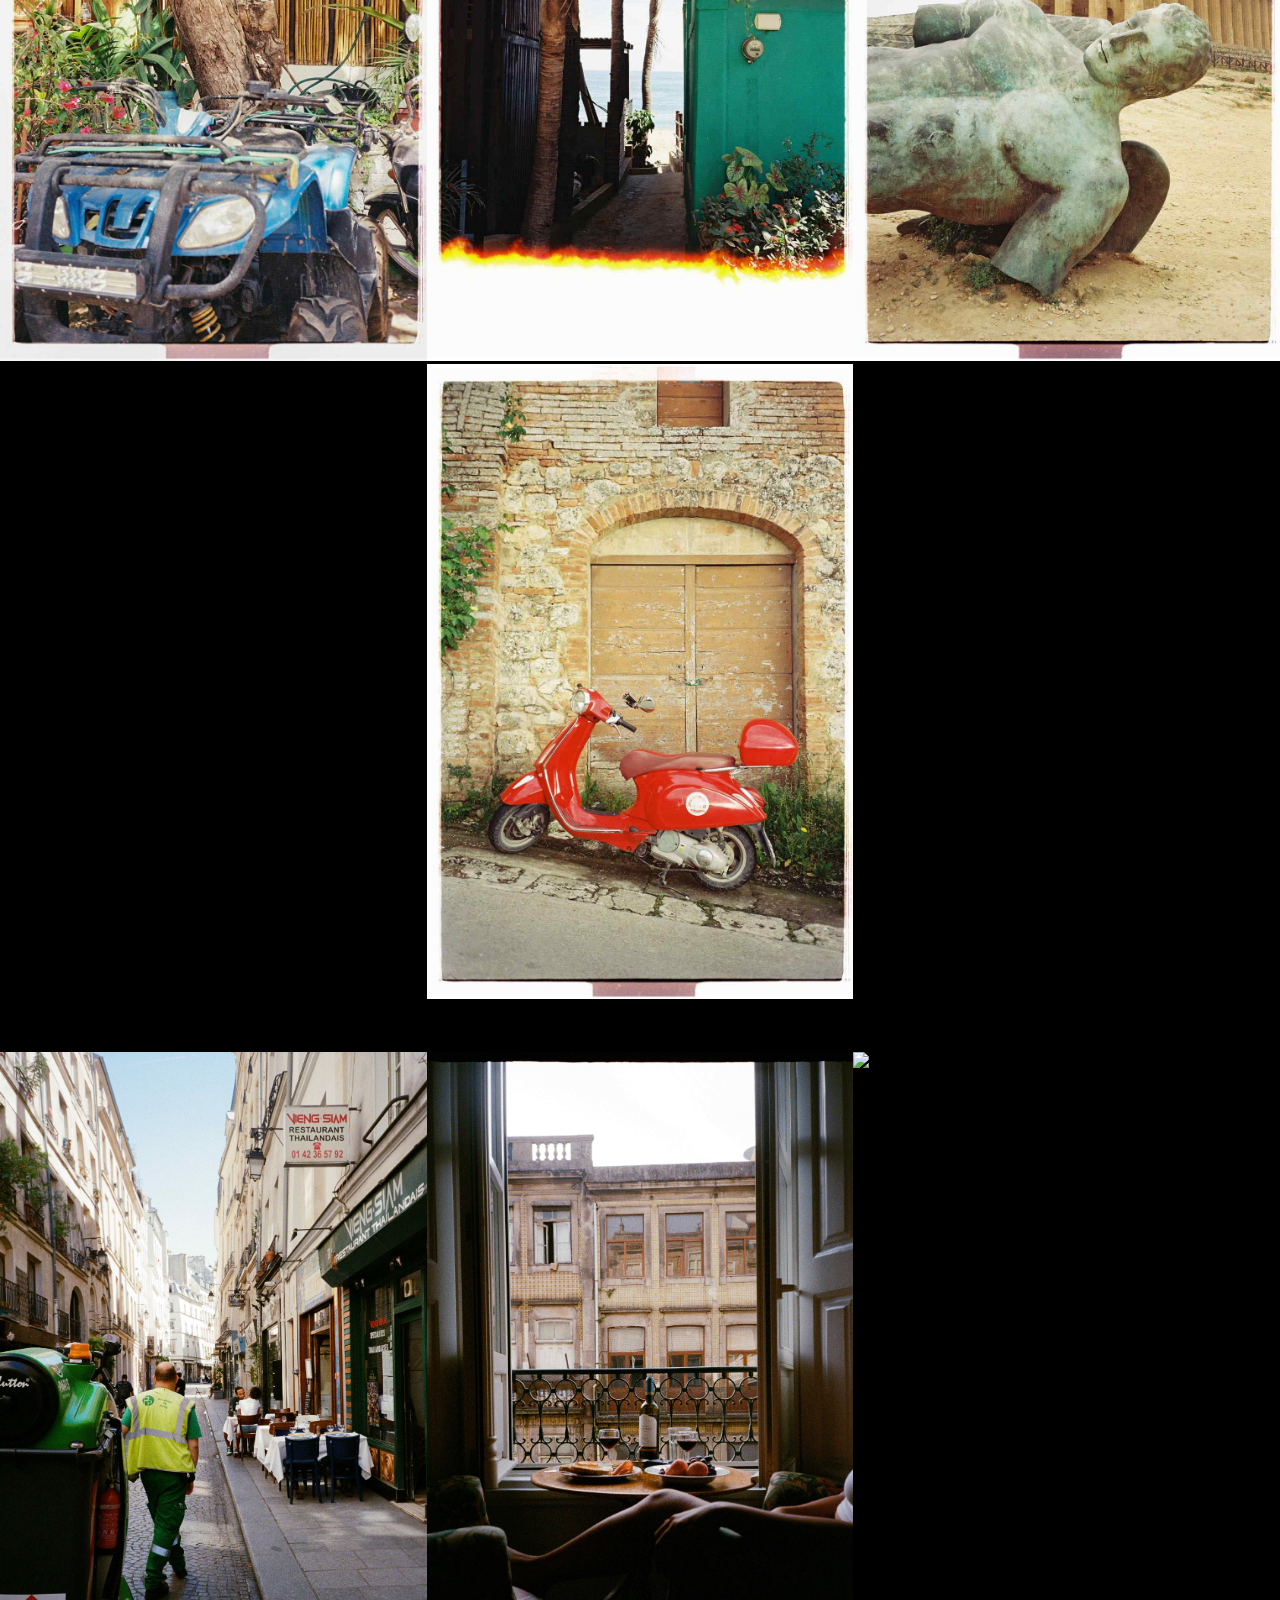
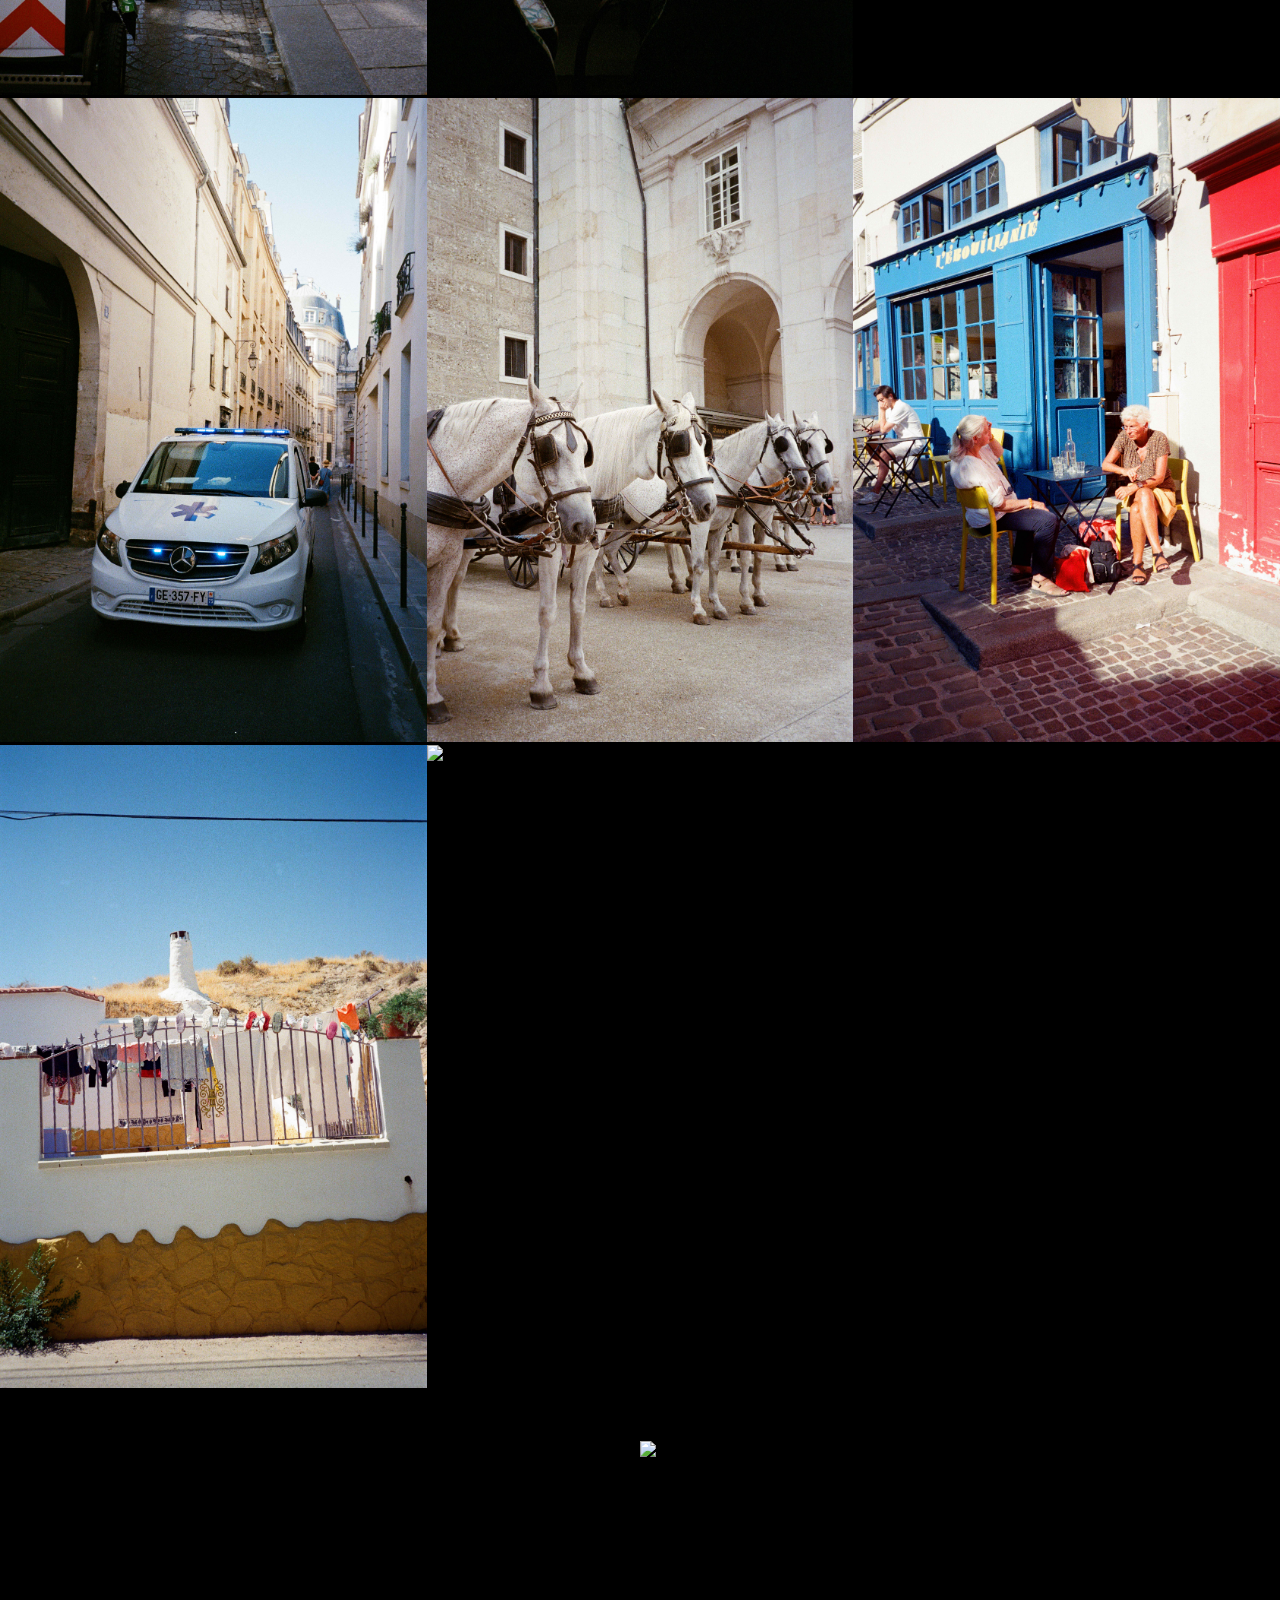
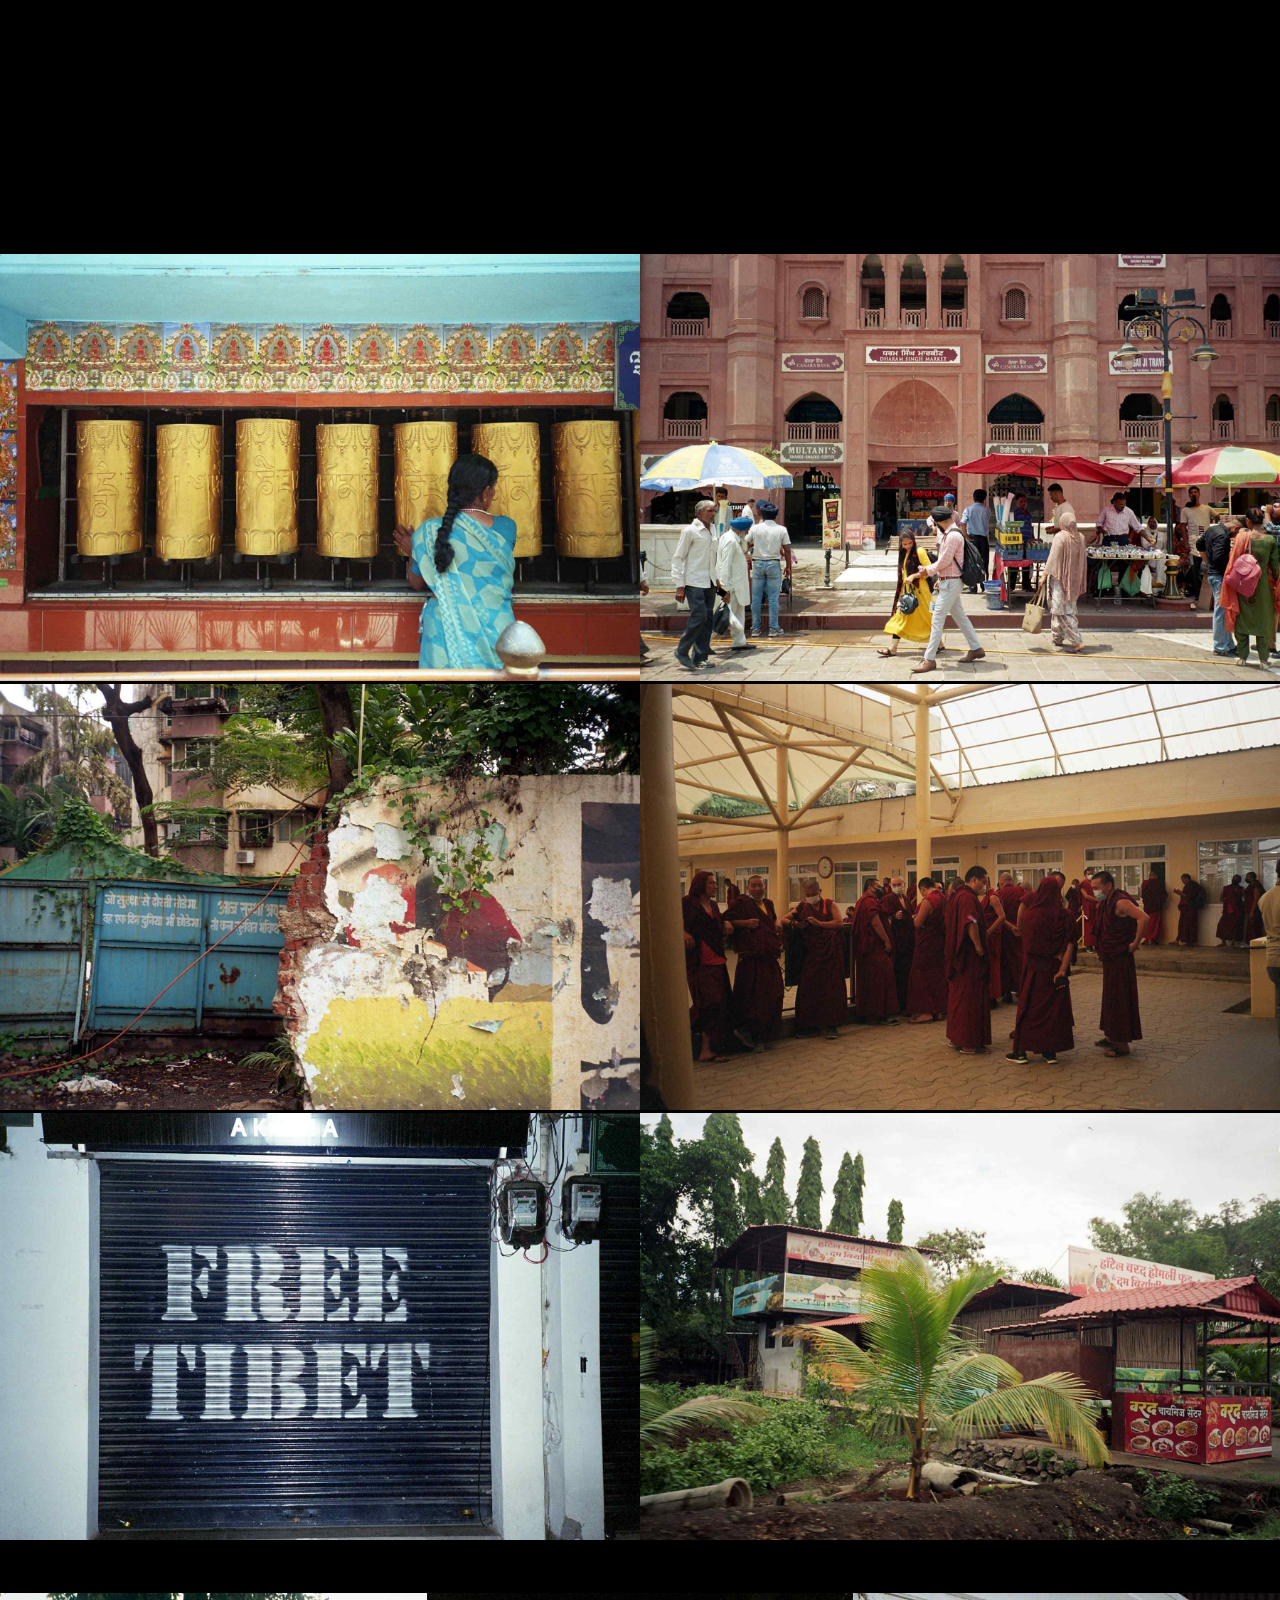
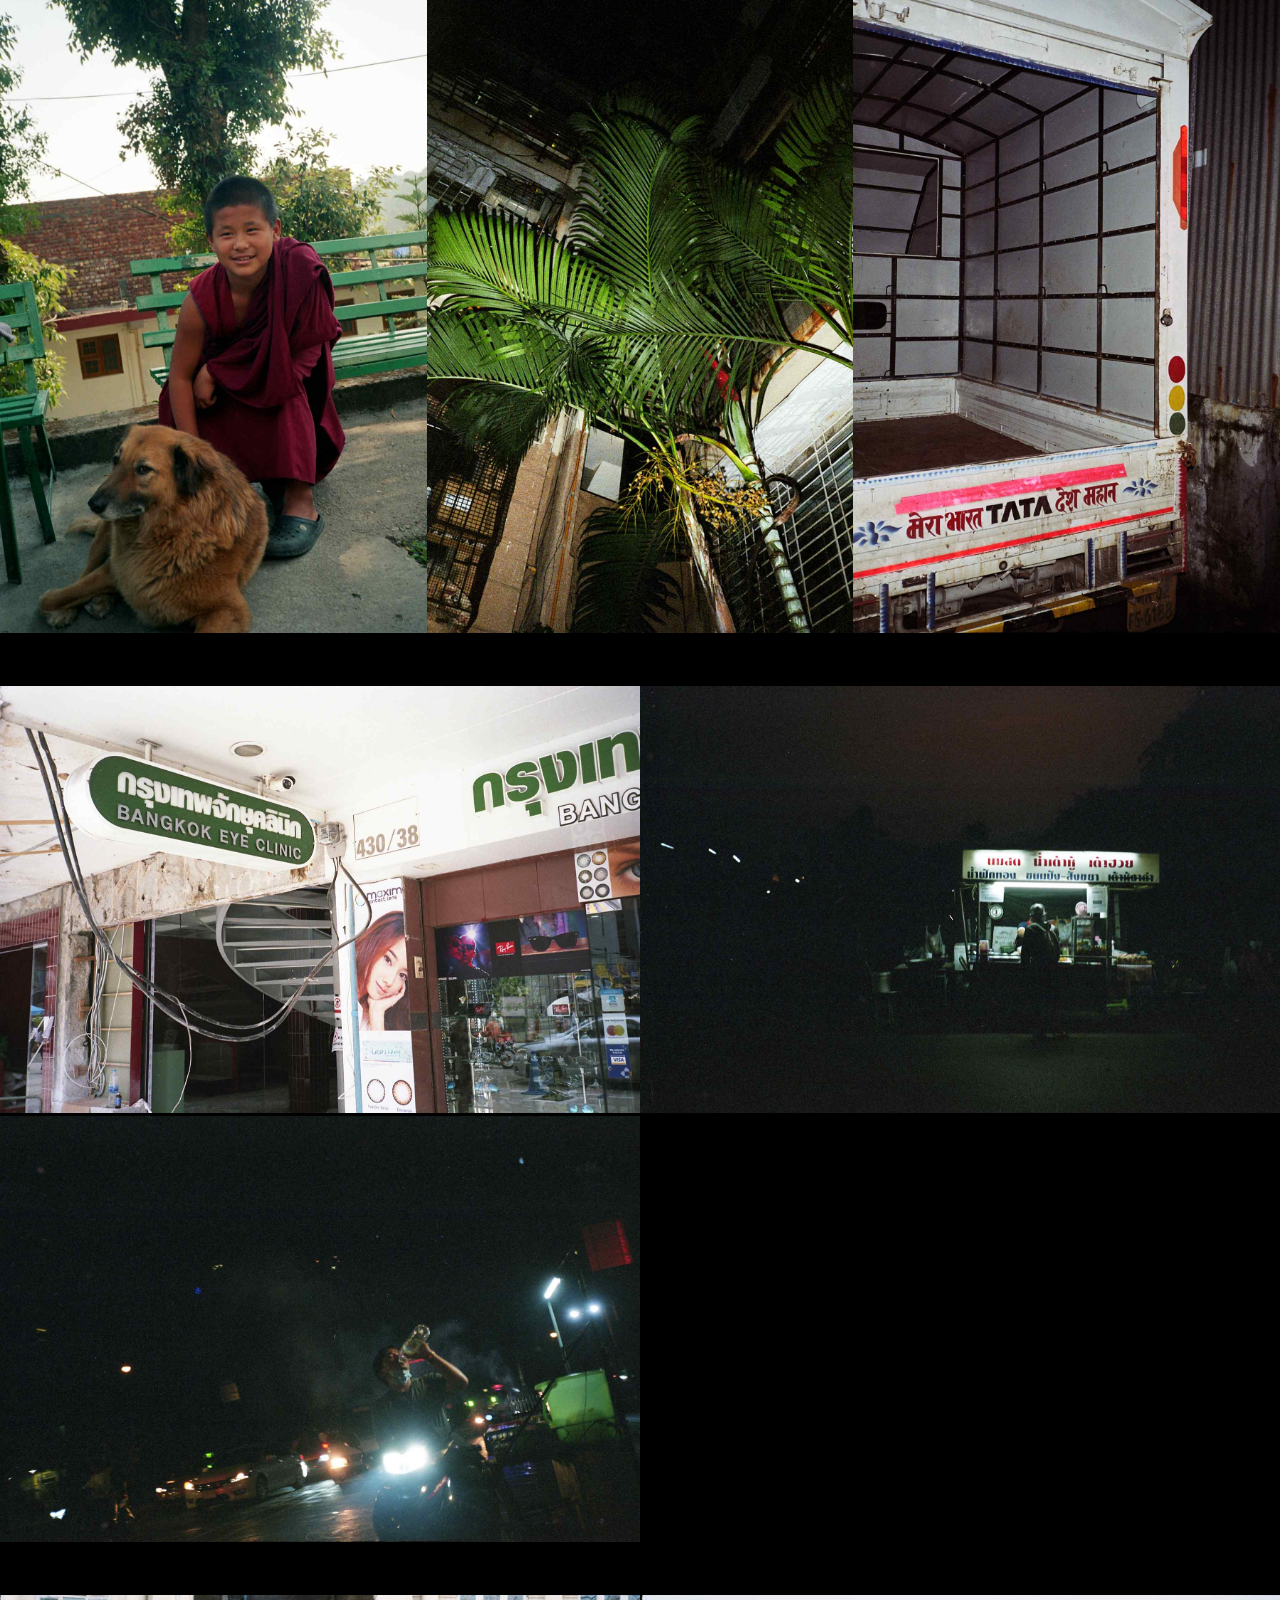
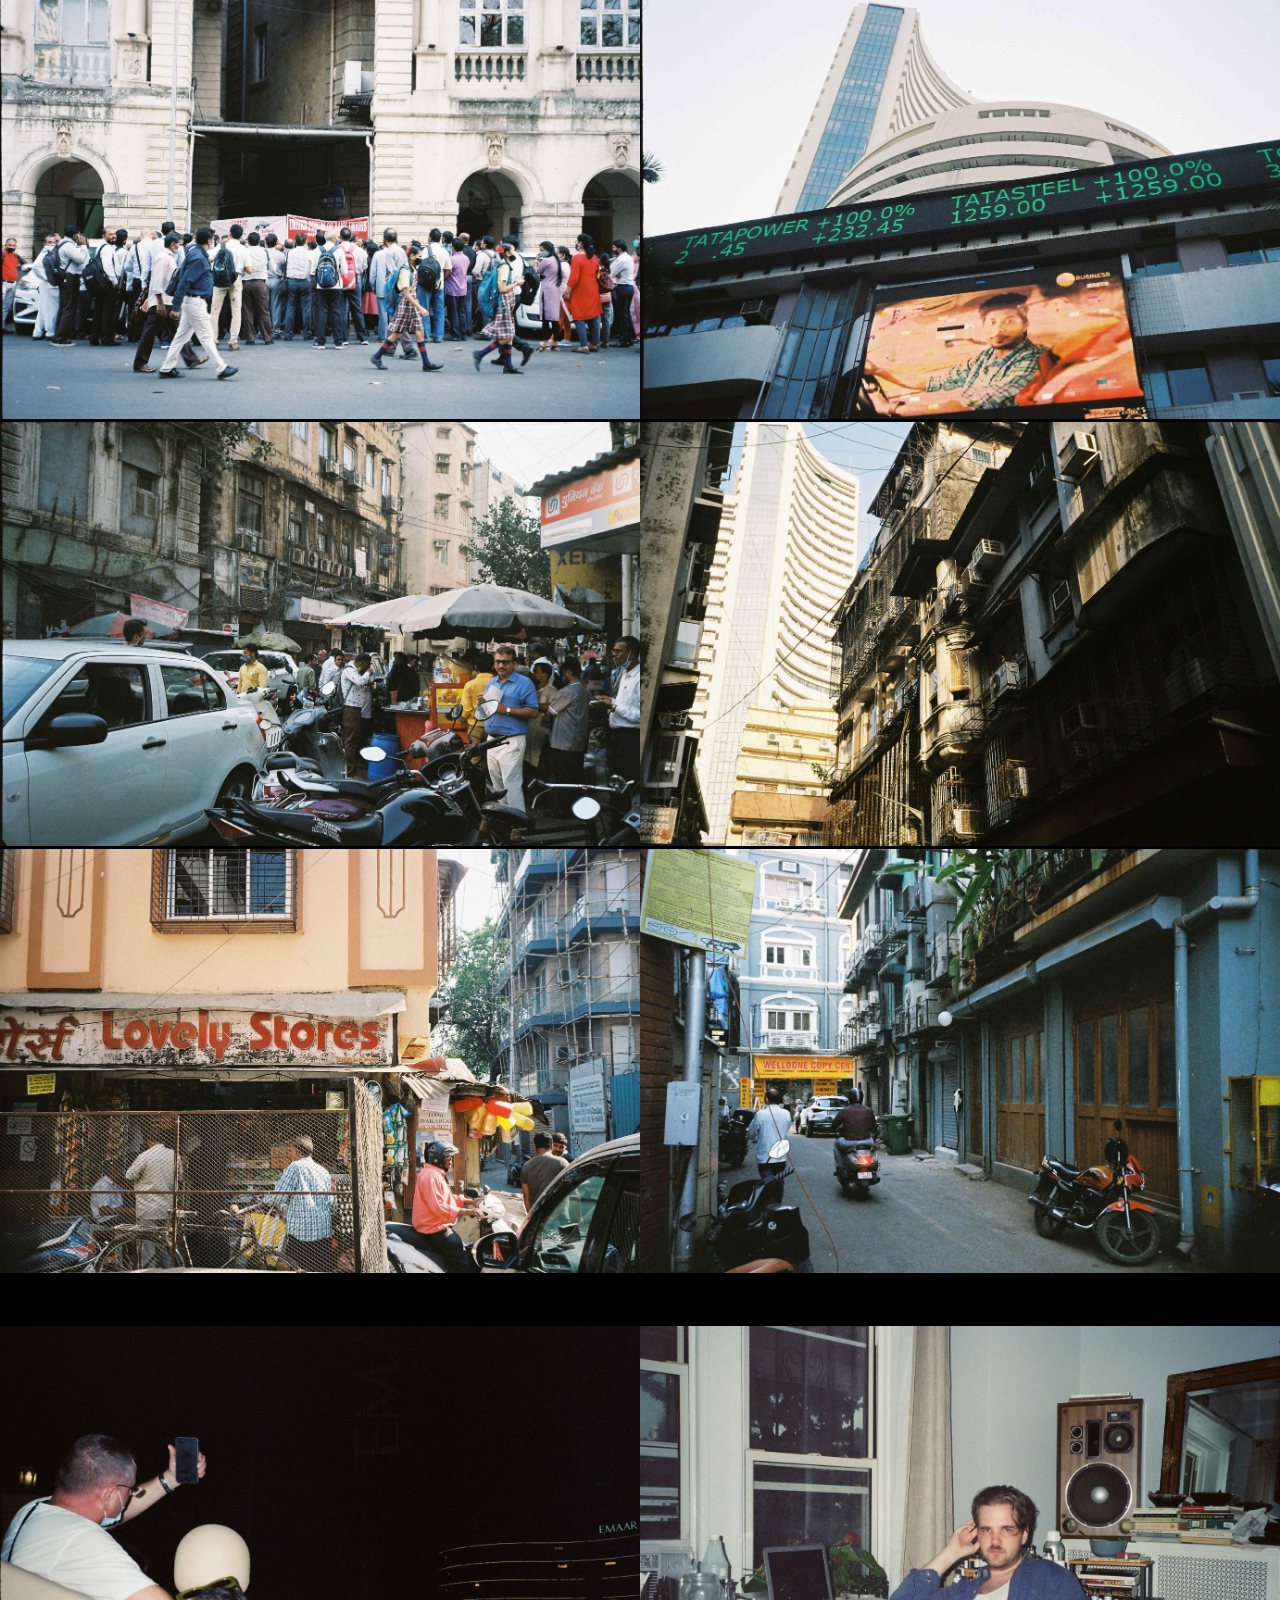
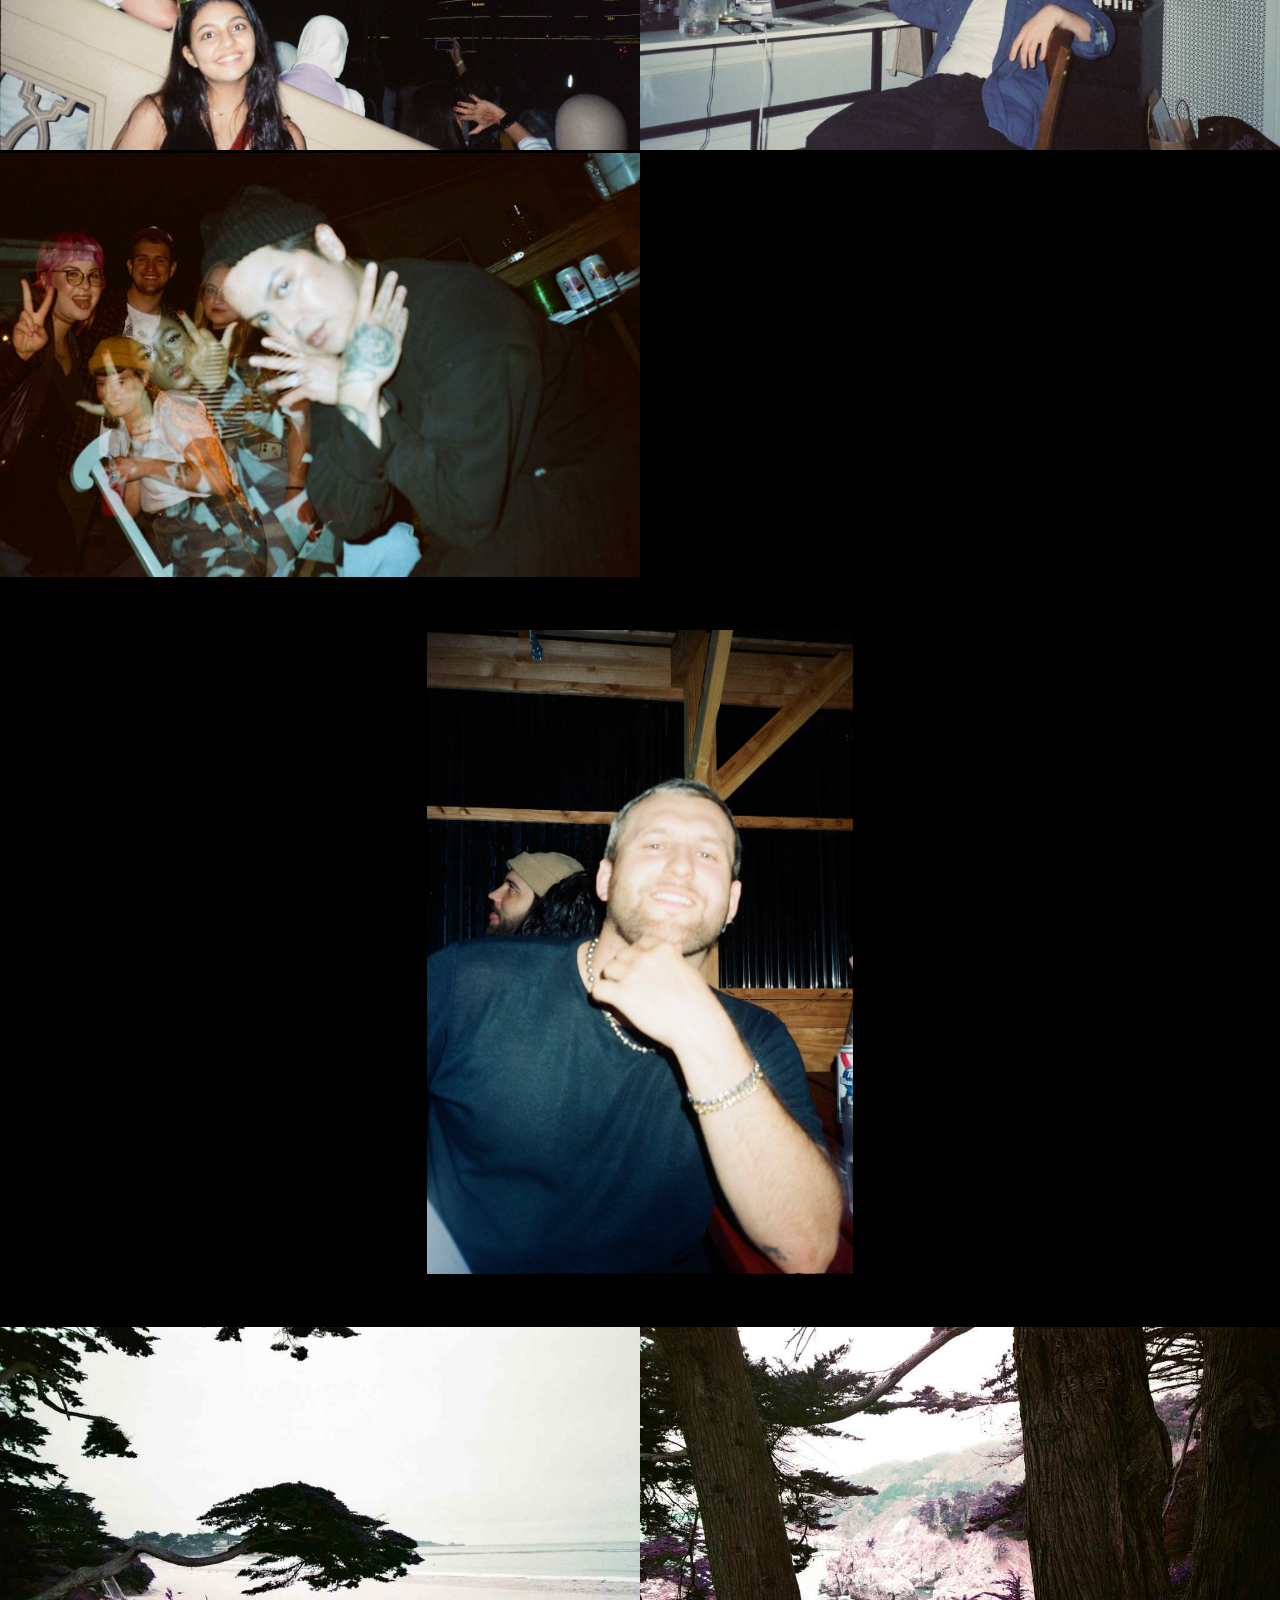
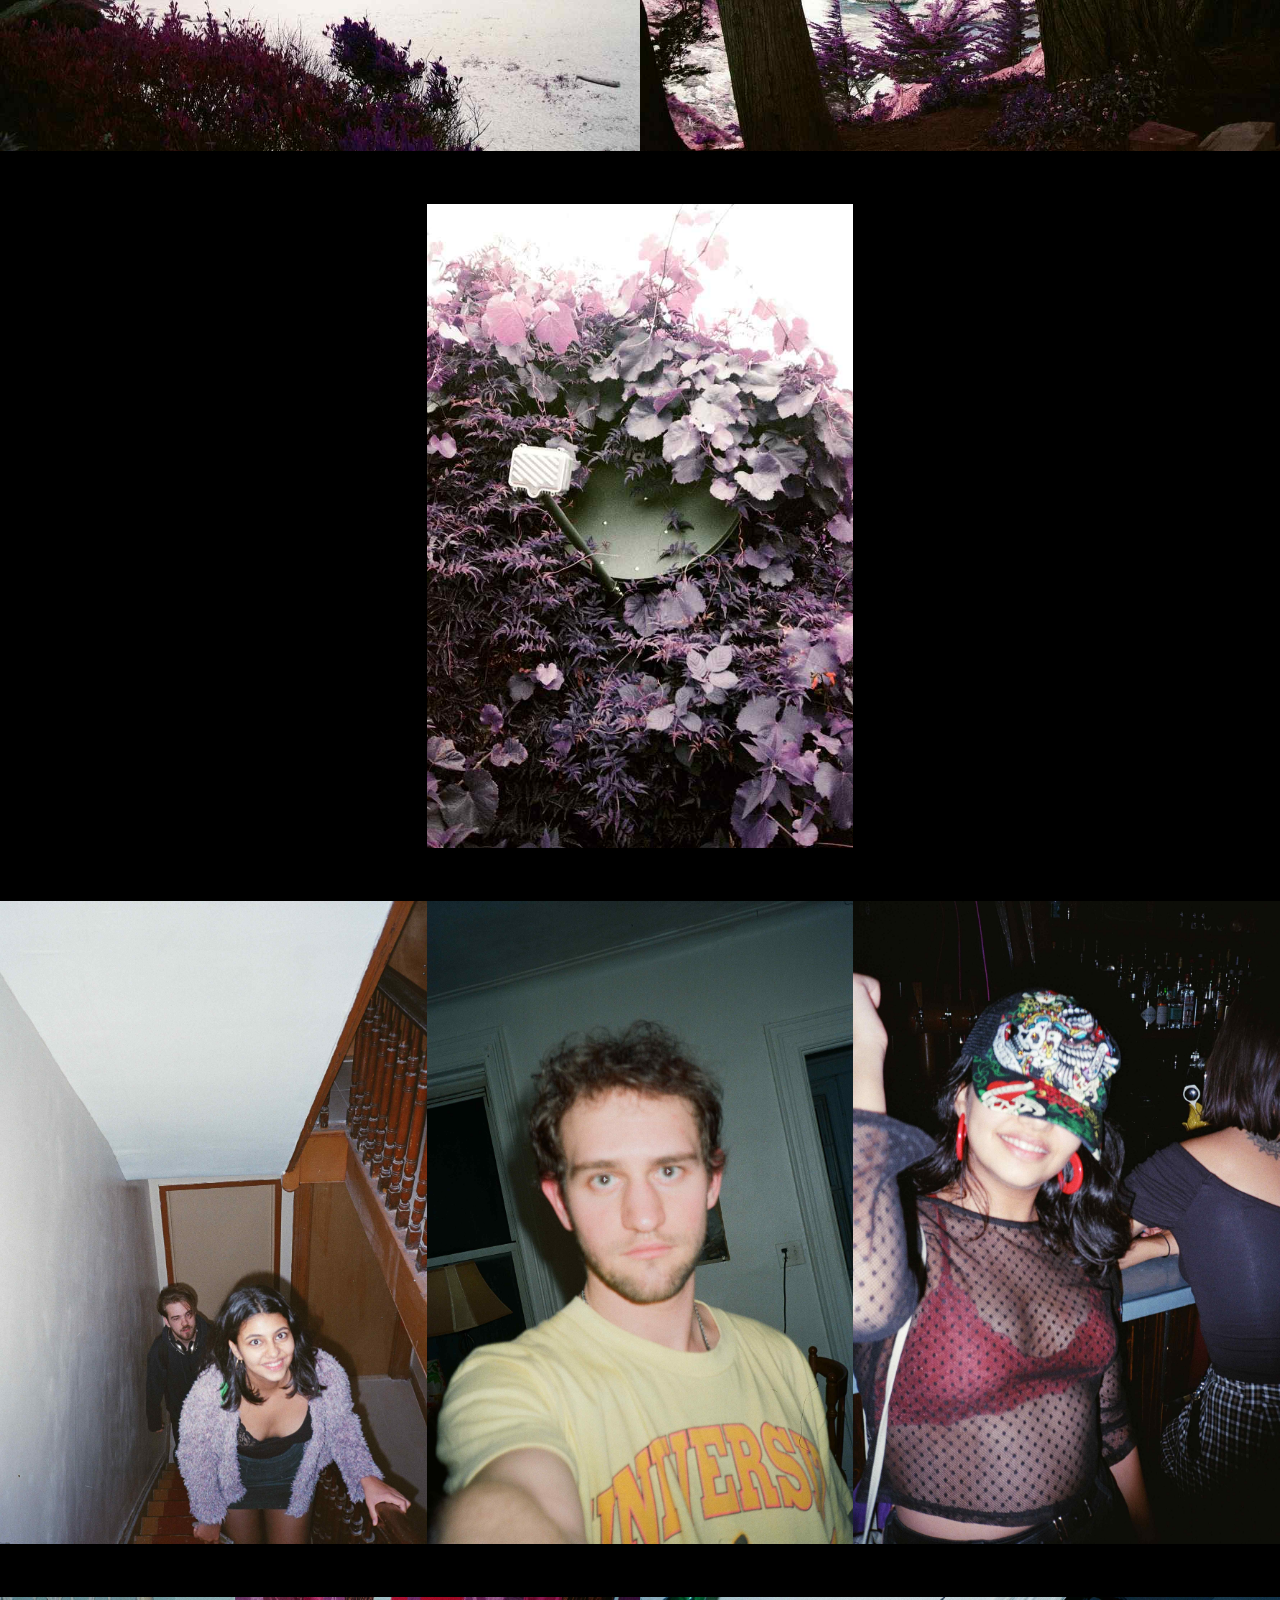
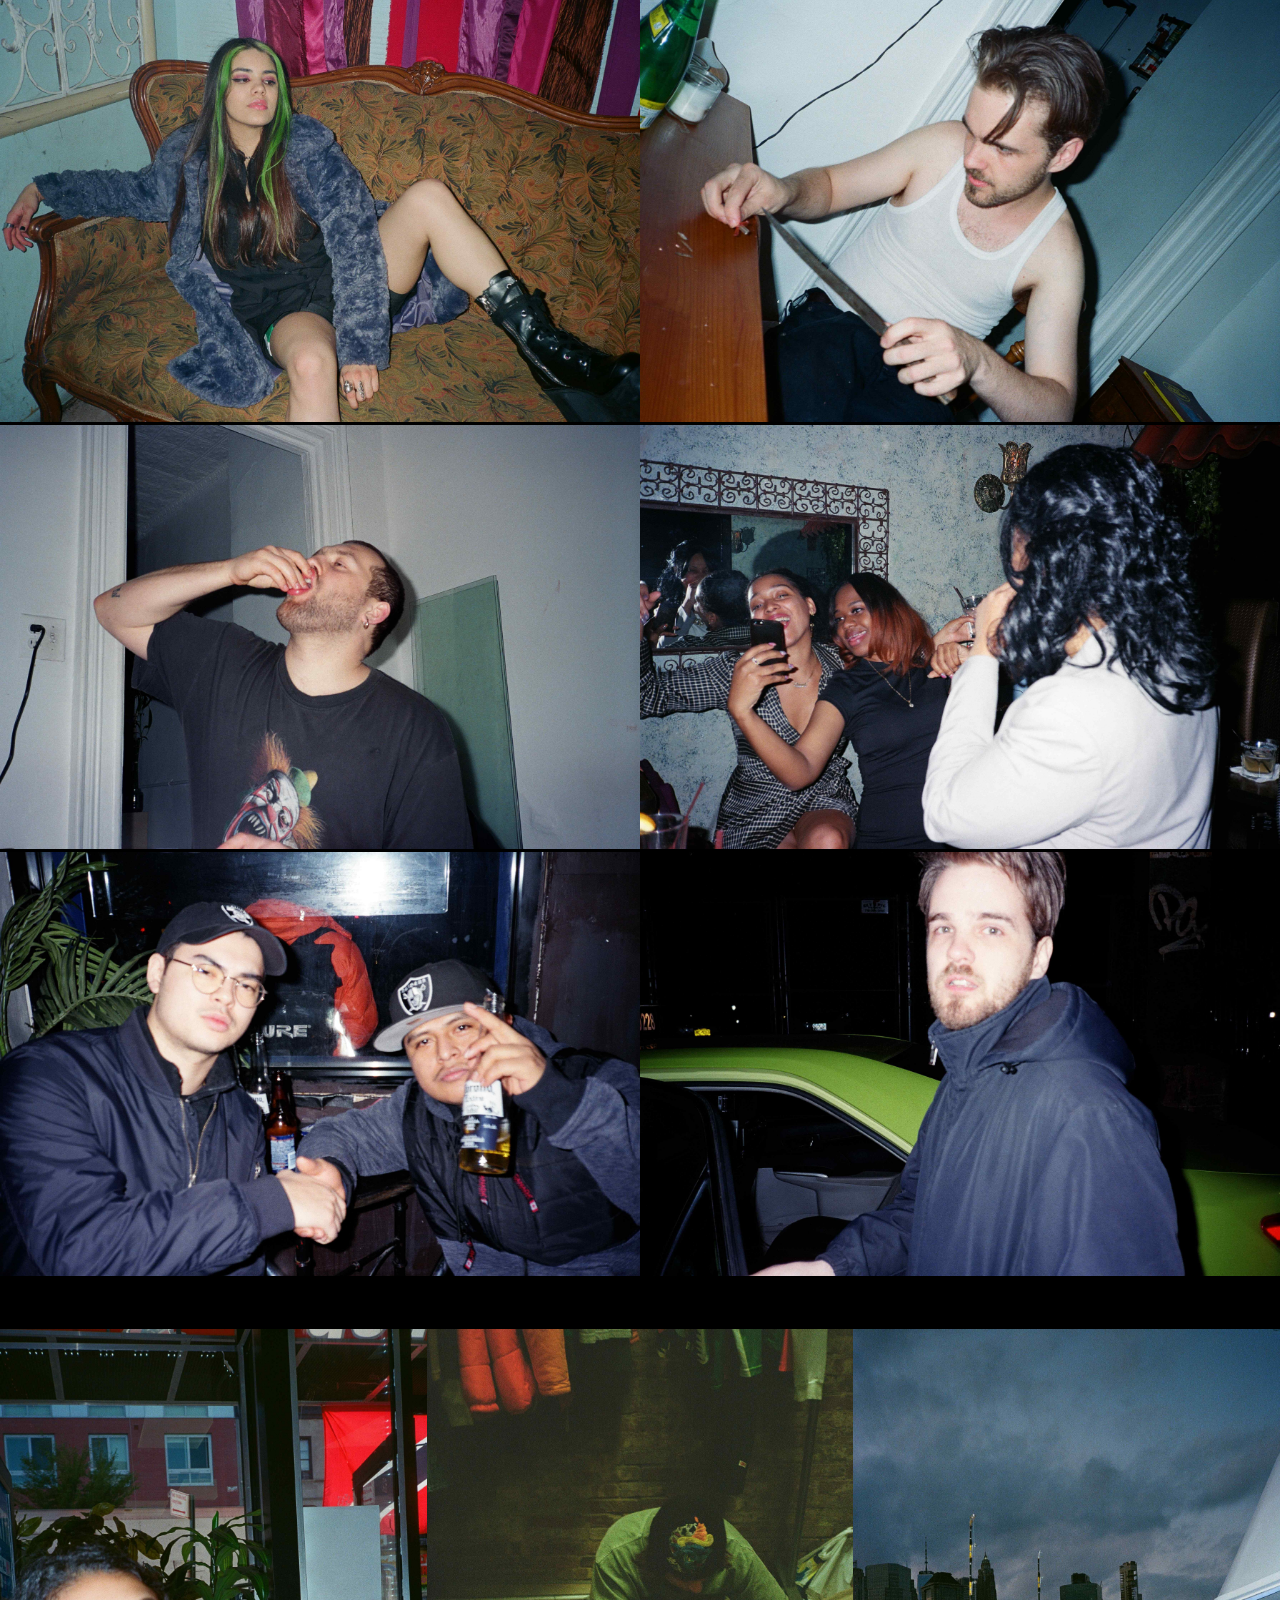
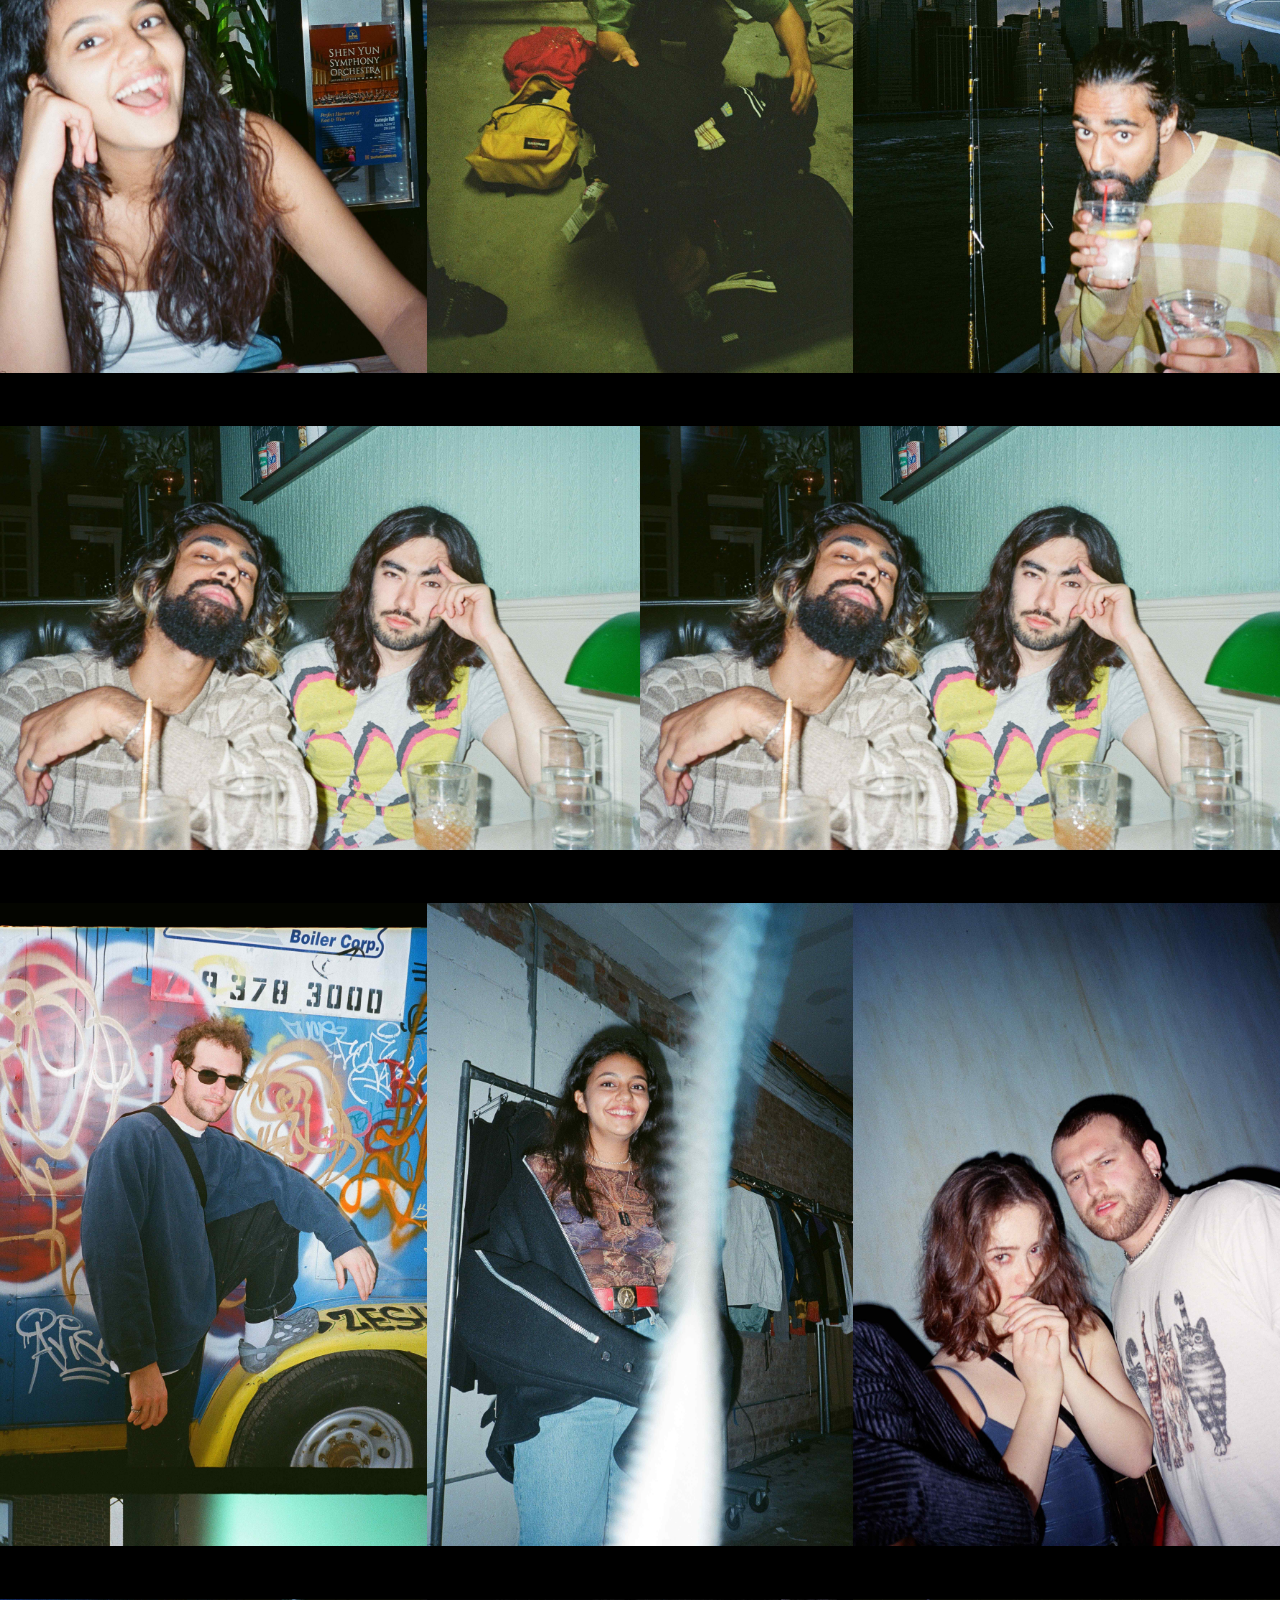
==== commit 534c61a8: "Add files via upload" ====
--- a/analog.html
+++ b/analog.html
@@ -110,134 +110,293 @@
 
 <section class="photos-horizontal">
 
-<img src="photos/digital/black.jpg" alt="0" loading="lazy">
-<img src="photos/analog/13_221001004978010032.jpg" alt="0" loading="lazy">
-
-</section>
-
-<section class="photos-horizontal">
-
-<img src="photos/analog/12_ics_012.jpg" alt="0" loading="lazy">
-<img src="photos/analog/12_ics_003.jpg" alt="0" loading="lazy">
-<img src="photos/analog/12_ics_028.jpg" alt="0" loading="lazy">
-<img src="photos/analog/12_ics_011.jpg" alt="0" loading="lazy">
-<img src="photos/analog/12_ics_018.jpg" alt="0" loading="lazy">
-<img src="photos/analog/12_ics_029.jpg" alt="0" loading="lazy">
-
-</section>
-
-<section class="photos">
-
-<img src="photos/analog/12_ics_014.jpg" alt="0" loading="lazy">
-<img src="photos/analog/12_ics_031.jpg" alt="0" loading="lazy">
-<img src="photos/analog/12_ics_033.jpg" alt="0" loading="lazy">
-
-</section>
-
-<section class="photos-horizontal">
-
-<img src="photos/analog/11_ics_037.jpg" alt="0" loading="lazy">
-<img src="photos/analog/11_ics_016.jpg" alt="0" loading="lazy">
-<img src="photos/analog/11_ics_015.jpg" alt="0" loading="lazy">
-
-</section>
-
-<section class="photos-horizontal">
-
-<img src="photos/analog/10_000005.jpg" alt="0" loading="lazy">
-<img src="photos/analog/10_000007.jpg" alt="0" loading="lazy">
-<img src="photos/analog/10_000008.jpg" alt="0" loading="lazy">
-<img src="photos/analog/10_000025.jpg" alt="0" loading="lazy">
-<img src="photos/analog/10_000017.jpg" alt="0" loading="lazy">
-<img src="photos/analog/10_000011.jpg" alt="0" loading="lazy">
-
-</section>
-
-<section class="photos-horizontal">
-
-<img src="photos/analog/9_000034910020.jpg" alt="0" loading="lazy">
-<img src="photos/analog/9_000034910006.jpg" alt="0" loading="lazy">
-<img src="photos/analog/8_000049330016.jpg" alt="0" loading="lazy">
-
-</section>
-
-<section class="photos">
-
-<img src="photos/digital/black.jpg" alt="0" loading="lazy">
-<img src="photos/analog/9_000034910011.jpg" alt="0" loading="lazy">
-
-</section>
-
-<section class="photos-horizontal">
-
-<img src="photos/analog/7_102.jpg" alt="0" loading="lazy">
-<img src="photos/analog/7_FDD.jpg" alt="0" loading="lazy">
-
-</section>
-
-<section class="photos">
-
-<img src="photos/digital/black.jpg" alt="0" loading="lazy">
-<img src="photos/analog/7_421.jpg" alt="0" loading="lazy">
-
-</section>
-
-<section class="photos">
-
-<img src="photos/analog/5_47850001.jpg" alt="0" loading="lazy">
-<img src="photos/analog/3_89450002.jpg" alt="0" loading="lazy">
-<img src="photos/analog/5_47850011.jpg" alt="0" loading="lazy">
-
-</section>
-
-<section class="photos-horizontal">
-
-<img src="photos/analog/3_89450003.jpg" alt="0" loading="lazy">
-<img src="photos/analog/4_04430023.jpg" alt="0" loading="lazy">
-<img src="photos/analog/2_76830020.jpg" alt="0" loading="lazy">
-<img src="photos/analog/2_76830024.jpg" alt="0" loading="lazy">
-<img src="photos/analog/1_59440031.jpg" alt="0" loading="lazy">
-<img src="photos/analog/1_59440018.jpg" alt="0" loading="lazy">
-
-</section>
-
-<section class="photos">
-
-<img src="photos/analog/4_04430024.jpg" alt="0" loading="lazy">
-<img src="photos/analog/4_04430015.jpg" alt="0" loading="lazy">
-<img src="photos/analog/4_04430019.jpg" alt="0" loading="lazy">
-
-</section>
-
-<section class="photos-horizontal">
-
-<img src="photos/analog/4_04430017.jpg" alt="0" loading="lazy">
-<img src="photos/analog/2_76830023.jpg" alt="0" loading="lazy">
-
-</section>
-
-<section class="photos">
-
-<img src="photos/analog/4_04430039.jpg" alt="0" loading="lazy">
-<img src="photos/analog/4_04430018.jpg" alt="0" loading="lazy">
-<img src="photos/analog/2_76830021.jpg" alt="0" loading="lazy">
-
-</section>
-
-<section class="photos">
-
-<img src="photos/analog/2_76830037.jpg" alt="0" loading="lazy">
-<img src="photos/analog/1_59440009.jpg" alt="0" loading="lazy">
-<img src="photos/analog/1_59440006.jpg" alt="0" loading="lazy">
-<img src="photos/digital/black.jpg" alt="0" loading="lazy">
-<img src="photos/analog/3_89450031.jpg" alt="0" loading="lazy">
-<img src="photos/analog/1_59440033.jpg" alt="0" loading="lazy">
-
-</section>
-
-<section class="photos-horizontal">
-
-<img src="photos/analog/1_59440023.jpg" alt="0" loading="lazy">
+<picture>
+  <source srcset="photos/digital/black.jpg" media="(min-width: 600px)" />
+  <img src="photos/digital_mobile/blackm.jpg" alt="0" loading="lazy">
+</picture>
+<picture>
+  <source srcset="photos/analog/13_221001004978010032.jpg" media="(min-width: 600px)" />
+  <img src="photos/analog_mobile/13_221001004978010032m.jpg" alt="0" loading="lazy">
+</picture>
+
+</section>
+
+<section class="photos-horizontal">
+
+<picture>
+  <source srcset="photos/analog/12_ics_012.jpg" media="(min-width: 600px)" />
+  <img src="photos/analog_mobile/12_ics_012m.jpg" alt="0" loading="lazy">
+</picture>
+<picture>
+  <source srcset="photos/analog/12_ics_003.jpg" media="(min-width: 600px)" />
+  <img src="photos/analog_mobile/12_ics_003m.jpg" alt="0" loading="lazy">
+</picture>
+<picture>
+  <source srcset="photos/analog/12_ics_028.jpg" media="(min-width: 600px)" />
+  <img src="photos/analog_mobile/12_ics_028m.jpg" alt="0" loading="lazy">
+</picture>
+<picture>
+  <source srcset="photos/analog/12_ics_011.jpg" media="(min-width: 600px)" />
+  <img src="photos/analog_mobile/12_ics_011m.jpg" alt="0" loading="lazy">
+</picture>
+<picture>
+  <source srcset="photos/analog/12_ics_018.jpg" media="(min-width: 600px)" />
+  <img src="photos/analog_mobile/12_ics_018m.jpg" alt="0" loading="lazy">
+</picture>
+<picture>
+  <source srcset="photos/analog/12_ics_029.jpg" media="(min-width: 600px)" />
+  <img src="photos/analog_mobile/12_ics_029m.jpg" alt="0" loading="lazy">
+</picture>
+
+</section>
+
+<section class="photos">
+
+<picture>
+  <source srcset="photos/analog/12_ics_014.jpg" media="(min-width: 600px)" />
+  <img src="photos/analog_mobile/12_ics_014m.jpg" alt="0" loading="lazy">
+</picture>
+<picture>
+  <source srcset="photos/analog/12_ics_031.jpg" media="(min-width: 600px)" />
+  <img src="photos/analog_mobile/12_ics_031m.jpg" alt="0" loading="lazy">
+</picture>
+<picture>
+  <source srcset="photos/analog/12_ics_033.jpg" media="(min-width: 600px)" />
+  <img src="photos/analog_mobile/12_ics_033m.jpg" alt="0" loading="lazy">
+</picture>
+
+</section>
+
+<section class="photos-horizontal">
+
+<picture>
+  <source srcset="photos/analog/11_ics_037.jpg" media="(min-width: 600px)" />
+  <img src="photos/analog_mobile/11_ics_037m.jpg" alt="0" loading="lazy">
+</picture>
+<picture>
+  <source srcset="photos/analog/11_ics_016.jpg" media="(min-width: 600px)" />
+  <img src="photos/analog_mobile/11_ics_016m.jpg" alt="0" loading="lazy">
+</picture>
+<picture>
+  <source srcset="photos/analog/11_ics_015.jpg" media="(min-width: 600px)" />
+  <img src="photos/analog_mobile/11_ics_015m.jpg" alt="0" loading="lazy">
+</picture>
+
+</section>
+
+<section class="photos-horizontal">
+
+<picture>
+  <source srcset="photos/analog/10_000005.jpg" media="(min-width: 600px)" />
+  <img src="photos/analog_mobile/10_000005m.jpg" alt="0" loading="lazy">
+</picture>
+<picture>
+  <source srcset="photos/analog/10_000007.jpg" media="(min-width: 600px)" />
+  <img src="photos/analog_mobile/10_000007m.jpg" alt="0" loading="lazy">
+</picture>
+<picture>
+  <source srcset="photos/analog/10_000008.jpg" media="(min-width: 600px)" />
+  <img src="photos/analog_mobile/10_000008m.jpg" alt="0" loading="lazy">
+</picture>
+<picture>
+  <source srcset="photos/analog/10_000025.jpg" media="(min-width: 600px)" />
+  <img src="photos/analog_mobile/10_000025m.jpg" alt="0" loading="lazy">
+</picture>
+<picture>
+  <source srcset="photos/analog/10_000017.jpg" media="(min-width: 600px)" />
+  <img src="photos/analog_mobile/10_000017m.jpg" alt="0" loading="lazy">
+</picture>
+<picture>
+  <source srcset="photos/analog/10_000011.jpg" media="(min-width: 600px)" />
+  <img src="photos/analog_mobile/10_000011m.jpg" alt="0" loading="lazy">
+</picture>
+
+</section>
+
+<section class="photos-horizontal">
+
+<picture>
+  <source srcset="photos/analog/9_000034910020.jpg" media="(min-width: 600px)" />
+  <img src="photos/analog_mobile/9_000034910020m.jpg" alt="0" loading="lazy">
+</picture>
+<picture>
+  <source srcset="photos/analog/9_000034910006.jpg" media="(min-width: 600px)" />
+  <img src="photos/analog_mobile/9_000034910006m.jpg" alt="0" loading="lazy">
+</picture>
+<picture>
+  <source srcset="photos/analog/8_000049330016.jpg" media="(min-width: 600px)" />
+  <img src="photos/analog_mobile/8_000049330016m.jpg" alt="0" loading="lazy">
+</picture>
+
+</section>
+
+<section class="photos">
+
+<picture>
+  <source srcset="photos/digital/black.jpg" media="(min-width: 600px)" />
+  <img src="photos/digital_mobile/blackm.jpg" alt="0" loading="lazy">
+</picture>
+<picture>
+  <source srcset="photos/analog/9_000034910011.jpg" media="(min-width: 600px)" />
+  <img src="photos/analog_mobile/9_000034910011m.jpg" alt="0" loading="lazy">
+</picture>
+
+</section>
+
+<section class="photos-horizontal">
+
+<picture>
+  <source srcset="photos/analog/7_102.jpg" media="(min-width: 600px)" />
+  <img src="photos/analog_mobile/7_102m.jpg" alt="0" loading="lazy">
+</picture>
+<picture>
+  <source srcset="photos/analog/7_FDD.jpg" media="(min-width: 600px)" />
+  <img src="photos/analog_mobile/7_FDDm.jpg" alt="0" loading="lazy">
+</picture>
+
+</section>
+
+<section class="photos">
+
+<picture>
+  <source srcset="photos/digital/black.jpg" media="(min-width: 600px)" />
+  <img src="photos/digital_mobile/blackm.jpg" alt="0" loading="lazy">
+</picture>
+<picture>
+  <source srcset="photos/analog/7_421.jpg" media="(min-width: 600px)" />
+  <img src="photos/analog_mobile/7_421m.jpg" alt="0" loading="lazy">
+</picture>
+
+</section>
+
+<section class="photos">
+
+<picture>
+  <source srcset="photos/analog/5_47850001.jpg" media="(min-width: 600px)" />
+  <img src="photos/analog_mobile/5_47850001m.jpg" alt="0" loading="lazy">
+</picture>
+<picture>
+  <source srcset="photos/analog/3_89450002.jpg" media="(min-width: 600px)" />
+  <img src="photos/analog_mobile/3_89450002m.jpg" alt="0" loading="lazy">
+</picture>
+<picture>
+  <source srcset="photos/analog/5_47850011.jpg" media="(min-width: 600px)" />
+  <img src="photos/analog_mobile/5_47850011m.jpg" alt="0" loading="lazy">
+</picture>
+
+</section>
+
+<section class="photos-horizontal">
+
+<picture>
+  <source srcset="photos/analog/3_89450003.jpg" media="(min-width: 600px)" />
+  <img src="photos/analog_mobile/3_89450003m.jpg" alt="0" loading="lazy">
+</picture>
+<picture>
+  <source srcset="photos/analog/4_04430023.jpg" media="(min-width: 600px)" />
+  <img src="photos/analog_mobile/4_04430023m.jpg" alt="0" loading="lazy">
+</picture>
+<picture>
+  <source srcset="photos/analog/2_76830020.jpg" media="(min-width: 600px)" />
+  <img src="photos/analog_mobile/2_76830020m.jpg" alt="0" loading="lazy">
+</picture>
+<picture>
+  <source srcset="photos/analog/2_76830024.jpg" media="(min-width: 600px)" />
+  <img src="photos/analog_mobile/2_76830024m.jpg" alt="0" loading="lazy">
+</picture>
+<picture>
+  <source srcset="photos/analog/1_59440031.jpg" media="(min-width: 600px)" />
+  <img src="photos/analog_mobile/1_59440031m.jpg" alt="0" loading="lazy">
+</picture>
+<picture>
+  <source srcset="photos/analog/1_59440018.jpg" media="(min-width: 600px)" />
+  <img src="photos/analog_mobile/1_59440018m.jpg" alt="0" loading="lazy">
+</picture>
+
+</section>
+
+<section class="photos">
+
+<picture>
+  <source srcset="photos/analog/4_04430024.jpg" media="(min-width: 600px)" />
+  <img src="photos/analog_mobile/4_04430024m.jpg" alt="0" loading="lazy">
+</picture>
+<picture>
+  <source srcset="photos/analog/4_04430015.jpg" media="(min-width: 600px)" />
+  <img src="photos/analog_mobile/4_04430015m.jpg" alt="0" loading="lazy">
+</picture>
+<picture>
+  <source srcset="photos/analog/4_04430019.jpg" media="(min-width: 600px)" />
+  <img src="photos/analog_mobile/4_04430019m.jpg" alt="0" loading="lazy">
+</picture>
+
+</section>
+
+<section class="photos-horizontal">
+
+<picture>
+  <source srcset="photos/analog/4_04430017.jpg" media="(min-width: 600px)" />
+  <img src="photos/analog_mobile/4_04430017m.jpg" alt="0" loading="lazy">
+</picture>
+<picture>
+  <source srcset="photos/analog/4_04430017.jpg" media="(min-width: 600px)" />
+  <img src="photos/analog_mobile/4_04430017m.jpg" alt="0" loading="lazy">
+</picture>
+
+</section>
+
+<section class="photos">
+
+<picture>
+  <source srcset="photos/analog/4_04430039.jpg" media="(min-width: 600px)" />
+  <img src="photos/analog_mobile/4_04430039m.jpg" alt="0" loading="lazy">
+</picture>
+<picture>
+  <source srcset="photos/analog/4_04430018.jpg" media="(min-width: 600px)" />
+  <img src="photos/analog_mobile/4_04430018m.jpg" alt="0" loading="lazy">
+</picture>
+<picture>
+  <source srcset="photos/analog/2_76830021.jpg" media="(min-width: 600px)" />
+  <img src="photos/analog_mobile/2_76830021m.jpg" alt="0" loading="lazy">
+</picture>
+
+</section>
+
+<section class="photos">
+
+<picture>
+  <source srcset="photos/analog/2_76830037.jpg" media="(min-width: 600px)" />
+  <img src="photos/analog_mobile/2_76830037m.jpg" alt="0" loading="lazy">
+</picture>
+<picture>
+  <source srcset="photos/analog/1_59440009.jpg" media="(min-width: 600px)" />
+  <img src="photos/analog_mobile/1_59440009m.jpg" alt="0" loading="lazy">
+</picture>
+<picture>
+  <source srcset="photos/analog/1_59440006.jpg" media="(min-width: 600px)" />
+  <img src="photos/analog_mobile/1_59440006m.jpg" alt="0" loading="lazy">
+</picture>
+<picture>
+  <source srcset="photos/digital/black.jpg" media="(min-width: 600px)" />
+  <img src="photos/digital_mobile/blackm.jpg" alt="0" loading="lazy">
+</picture>
+<picture>
+  <source srcset="photos/analog/3_89450031.jpg" media="(min-width: 600px)" />
+  <img src="photos/analog_mobile/3_89450031m.jpg" alt="0" loading="lazy">
+</picture>
+<picture>
+  <source srcset="photos/analog/1_59440033.jpg" media="(min-width: 600px)" />
+  <img src="photos/analog_mobile/1_59440033m.jpg" alt="0" loading="lazy">
+</picture>
+
+</section>
+
+<section class="photos-horizontal">
+
+<picture>
+  <source srcset="photos/analog/1_59440023.jpg" media="(min-width: 600px)" />
+  <img src="photos/analog_mobile/1_59440023m.jpg" alt="0" loading="lazy">
+</picture>
 
 </section>
 
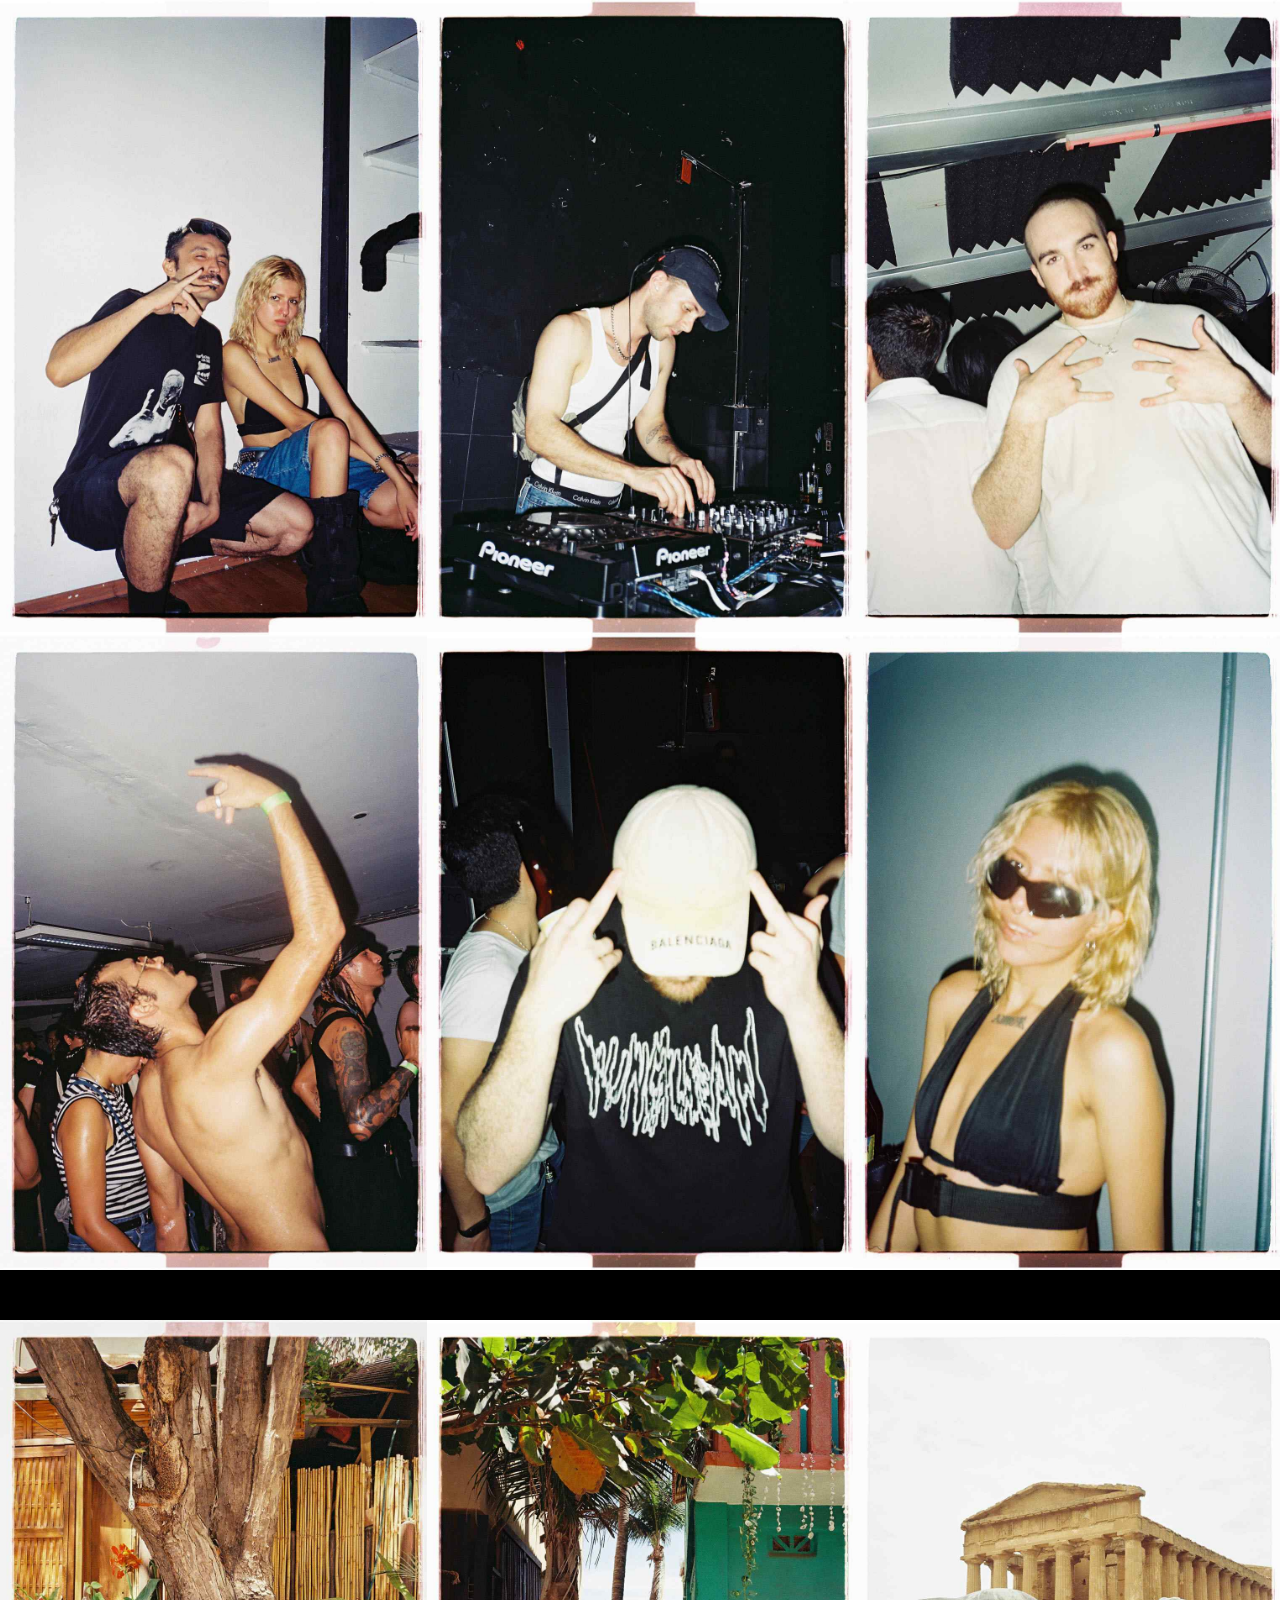
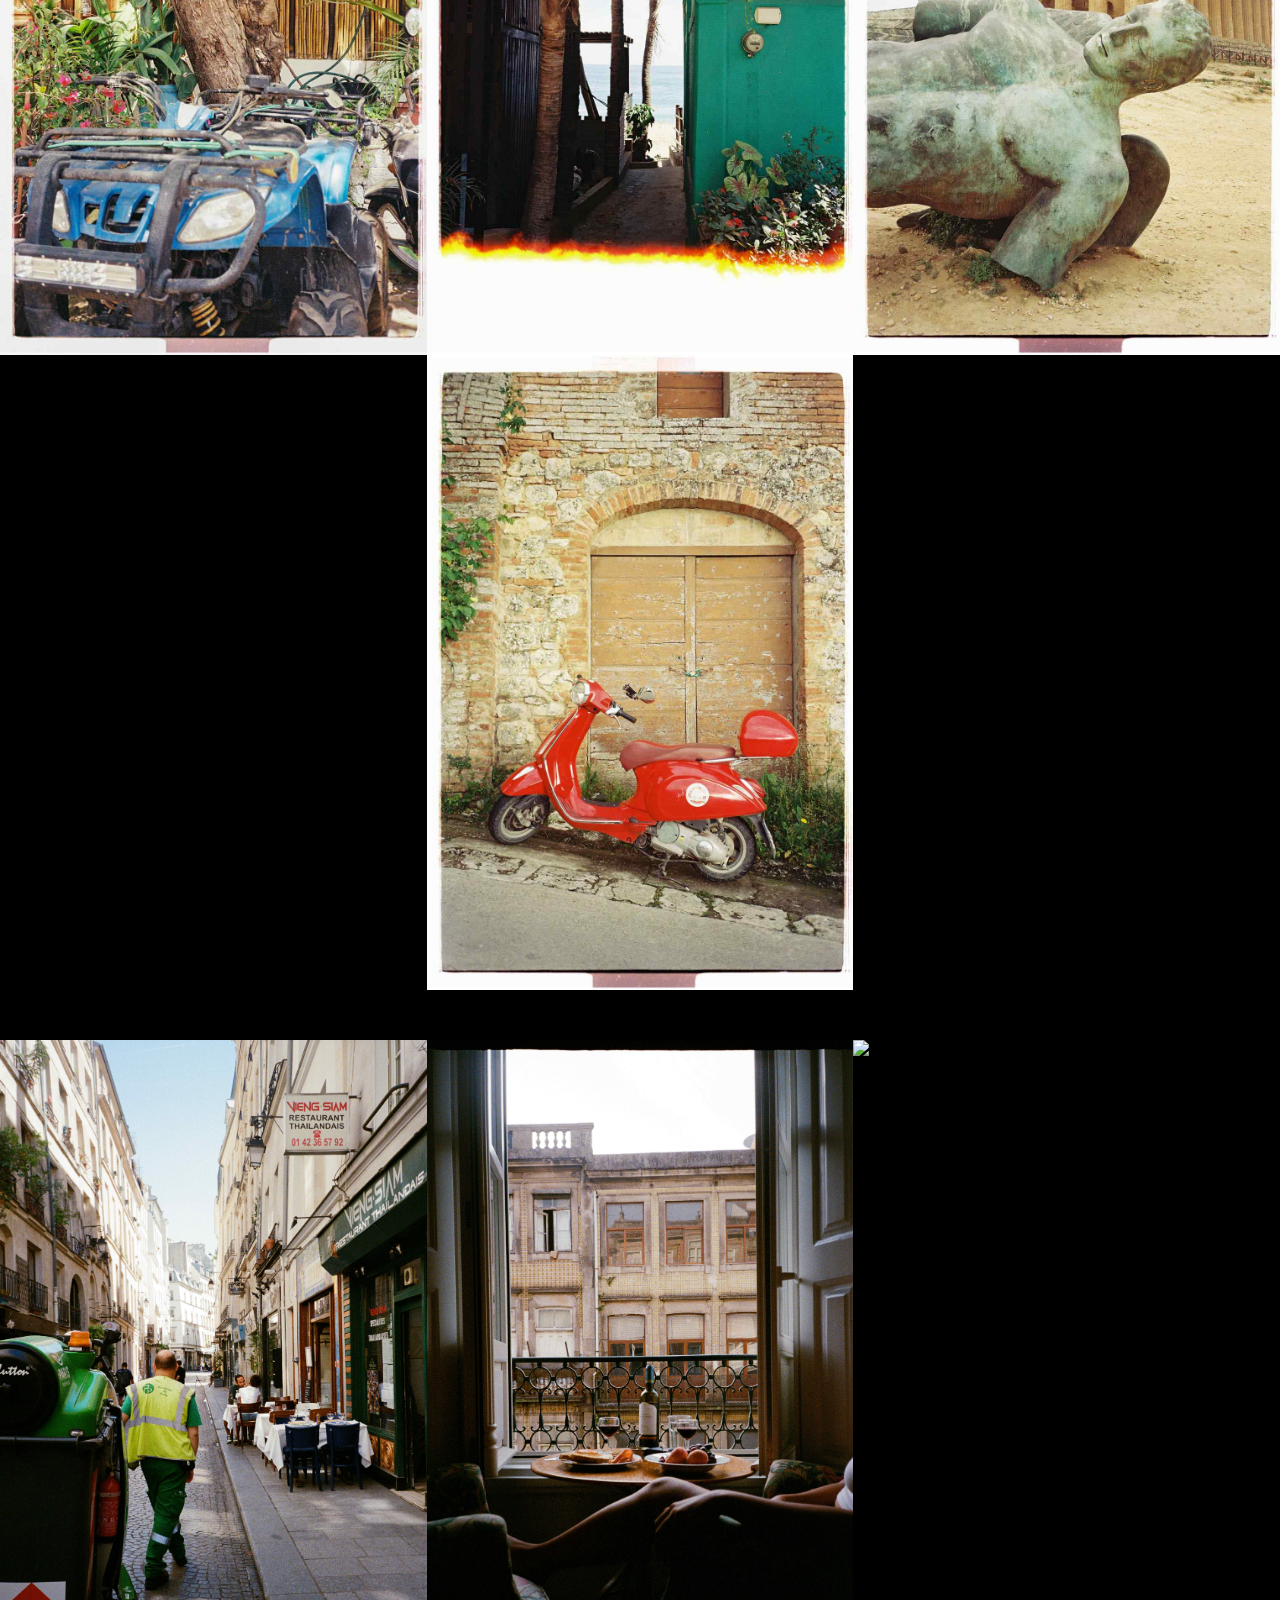
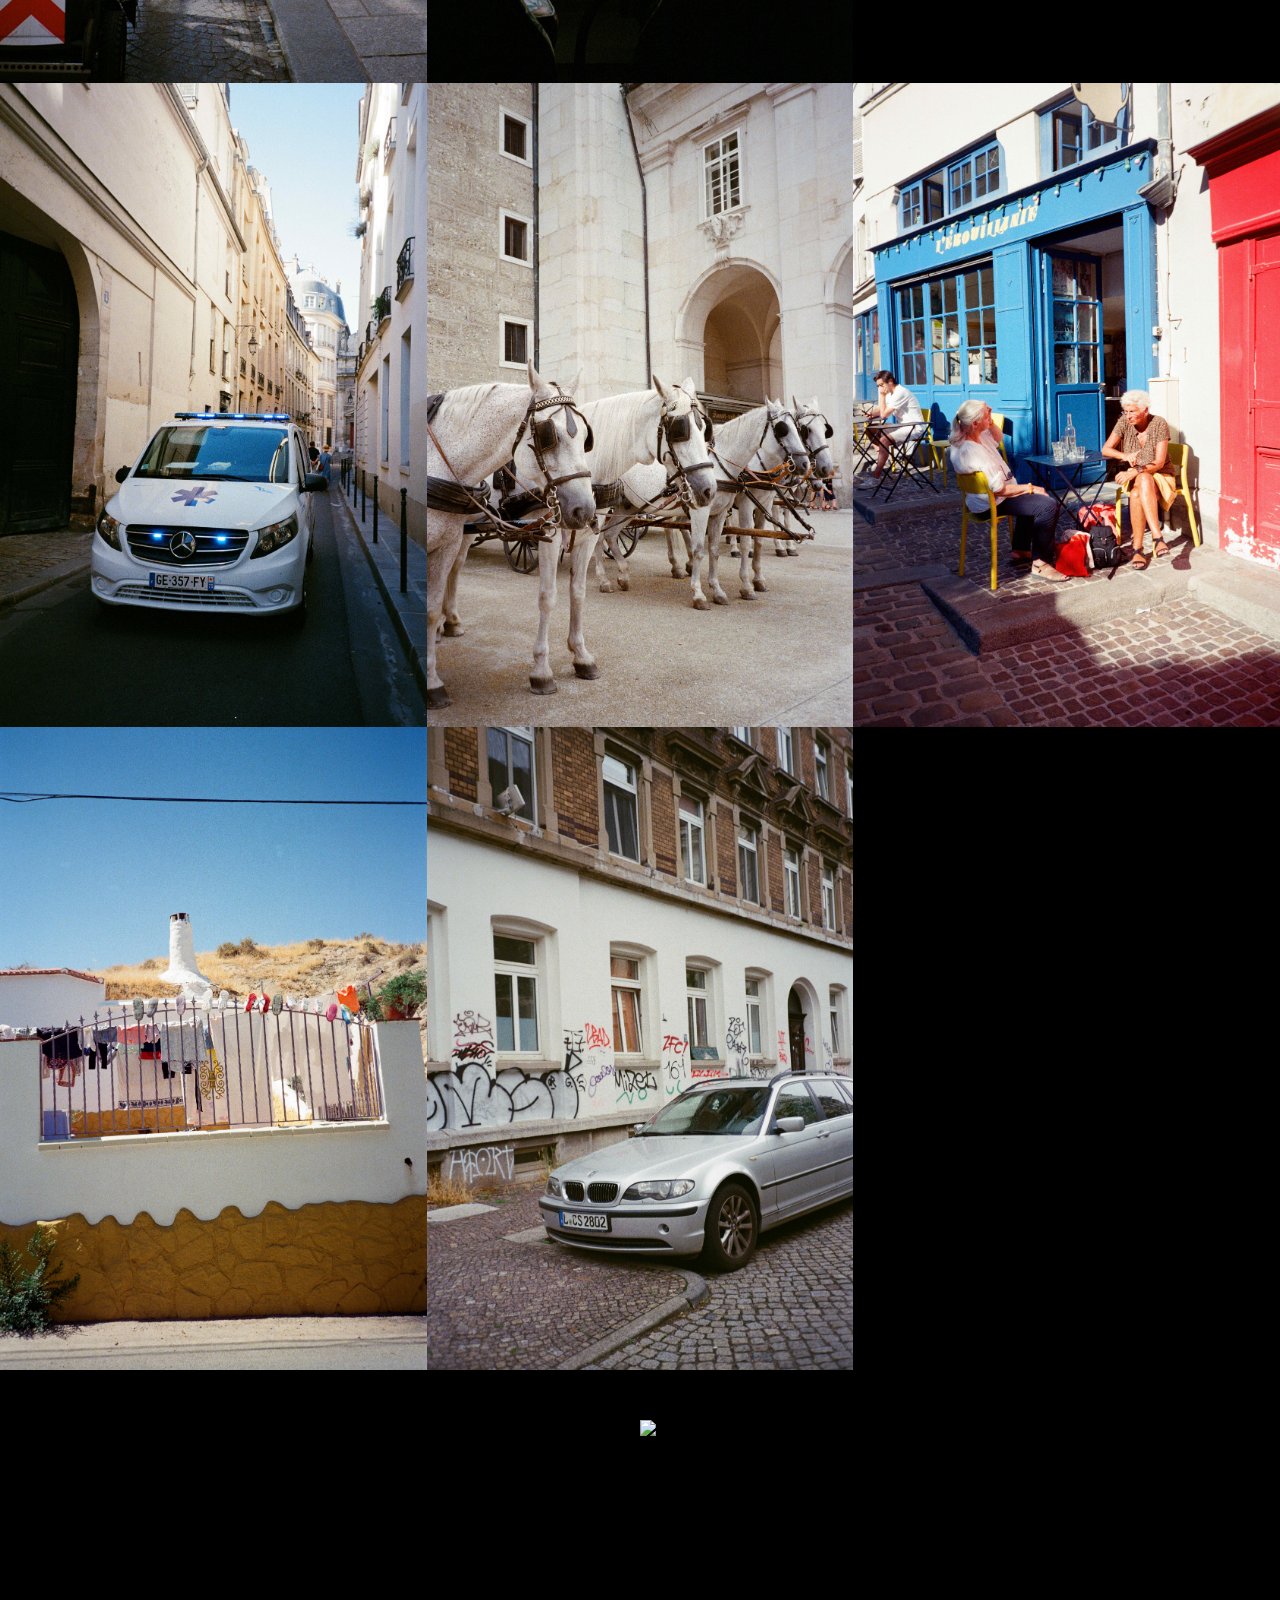
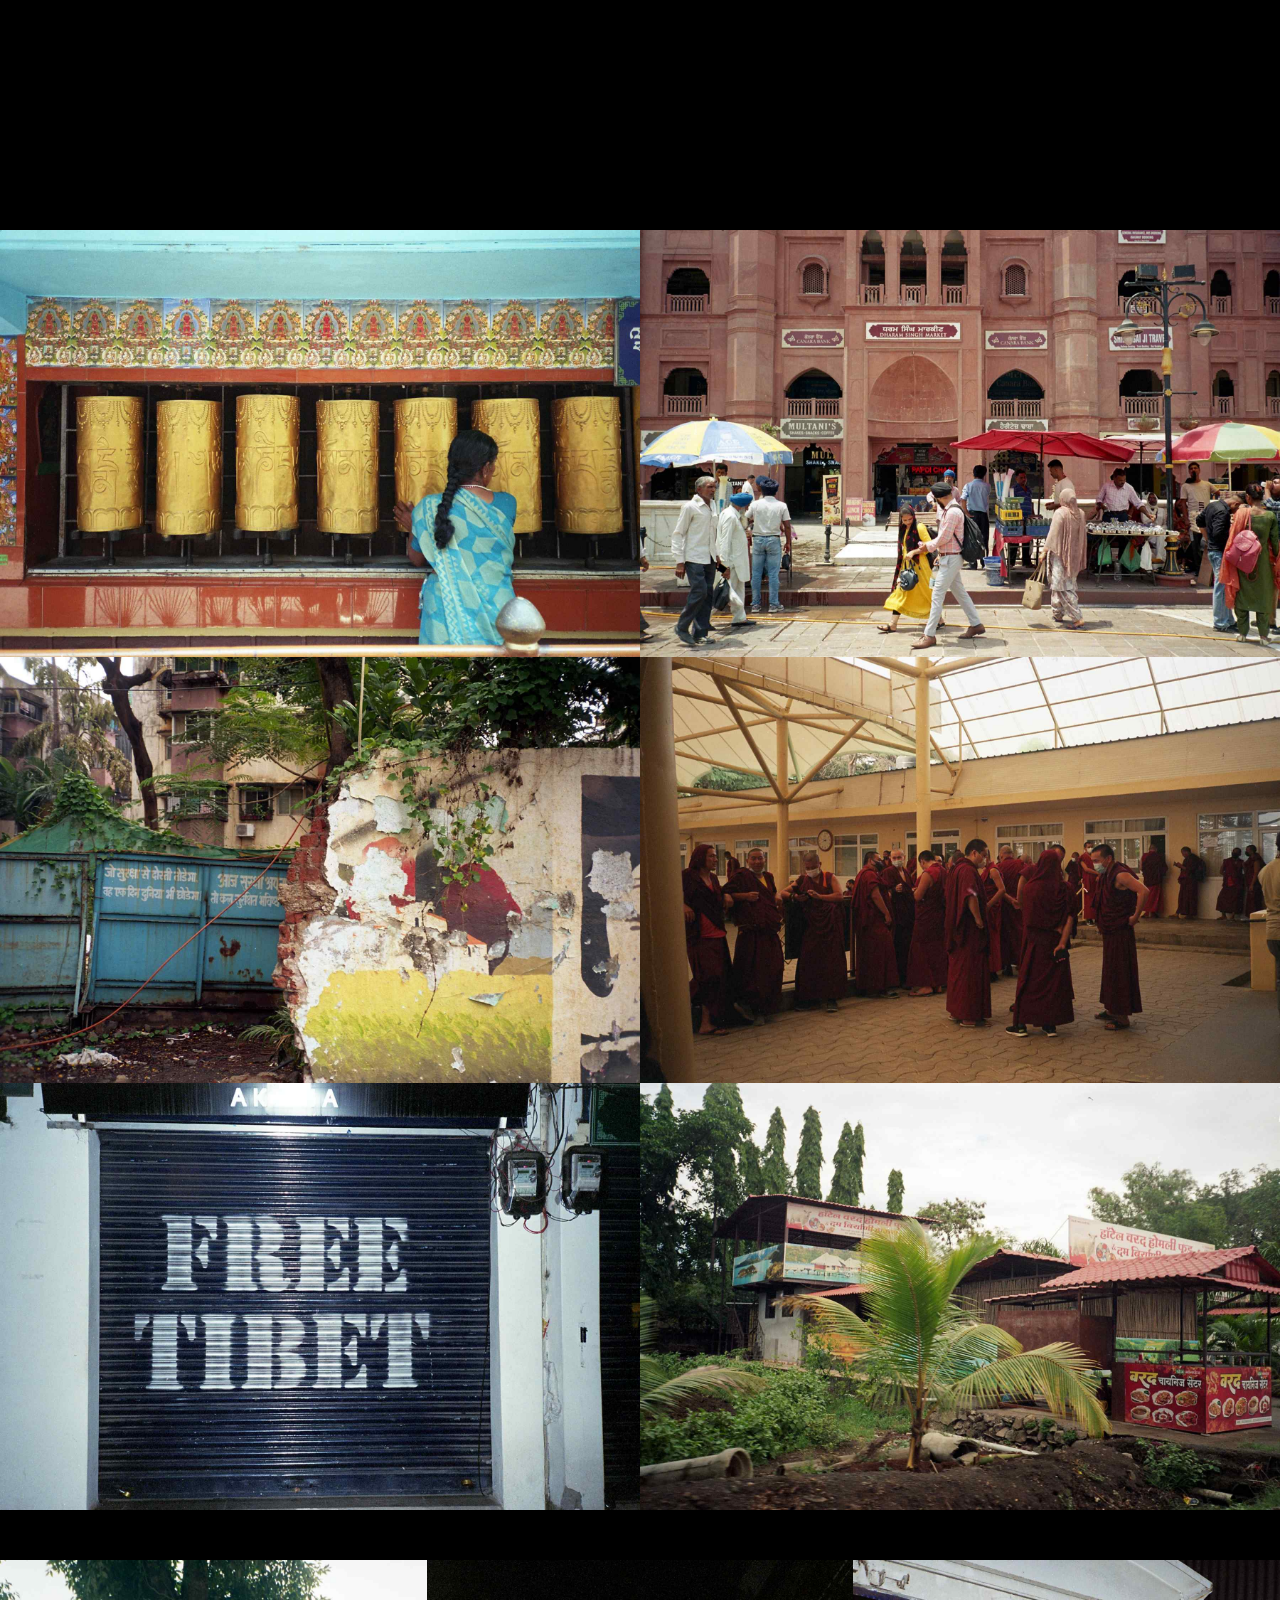
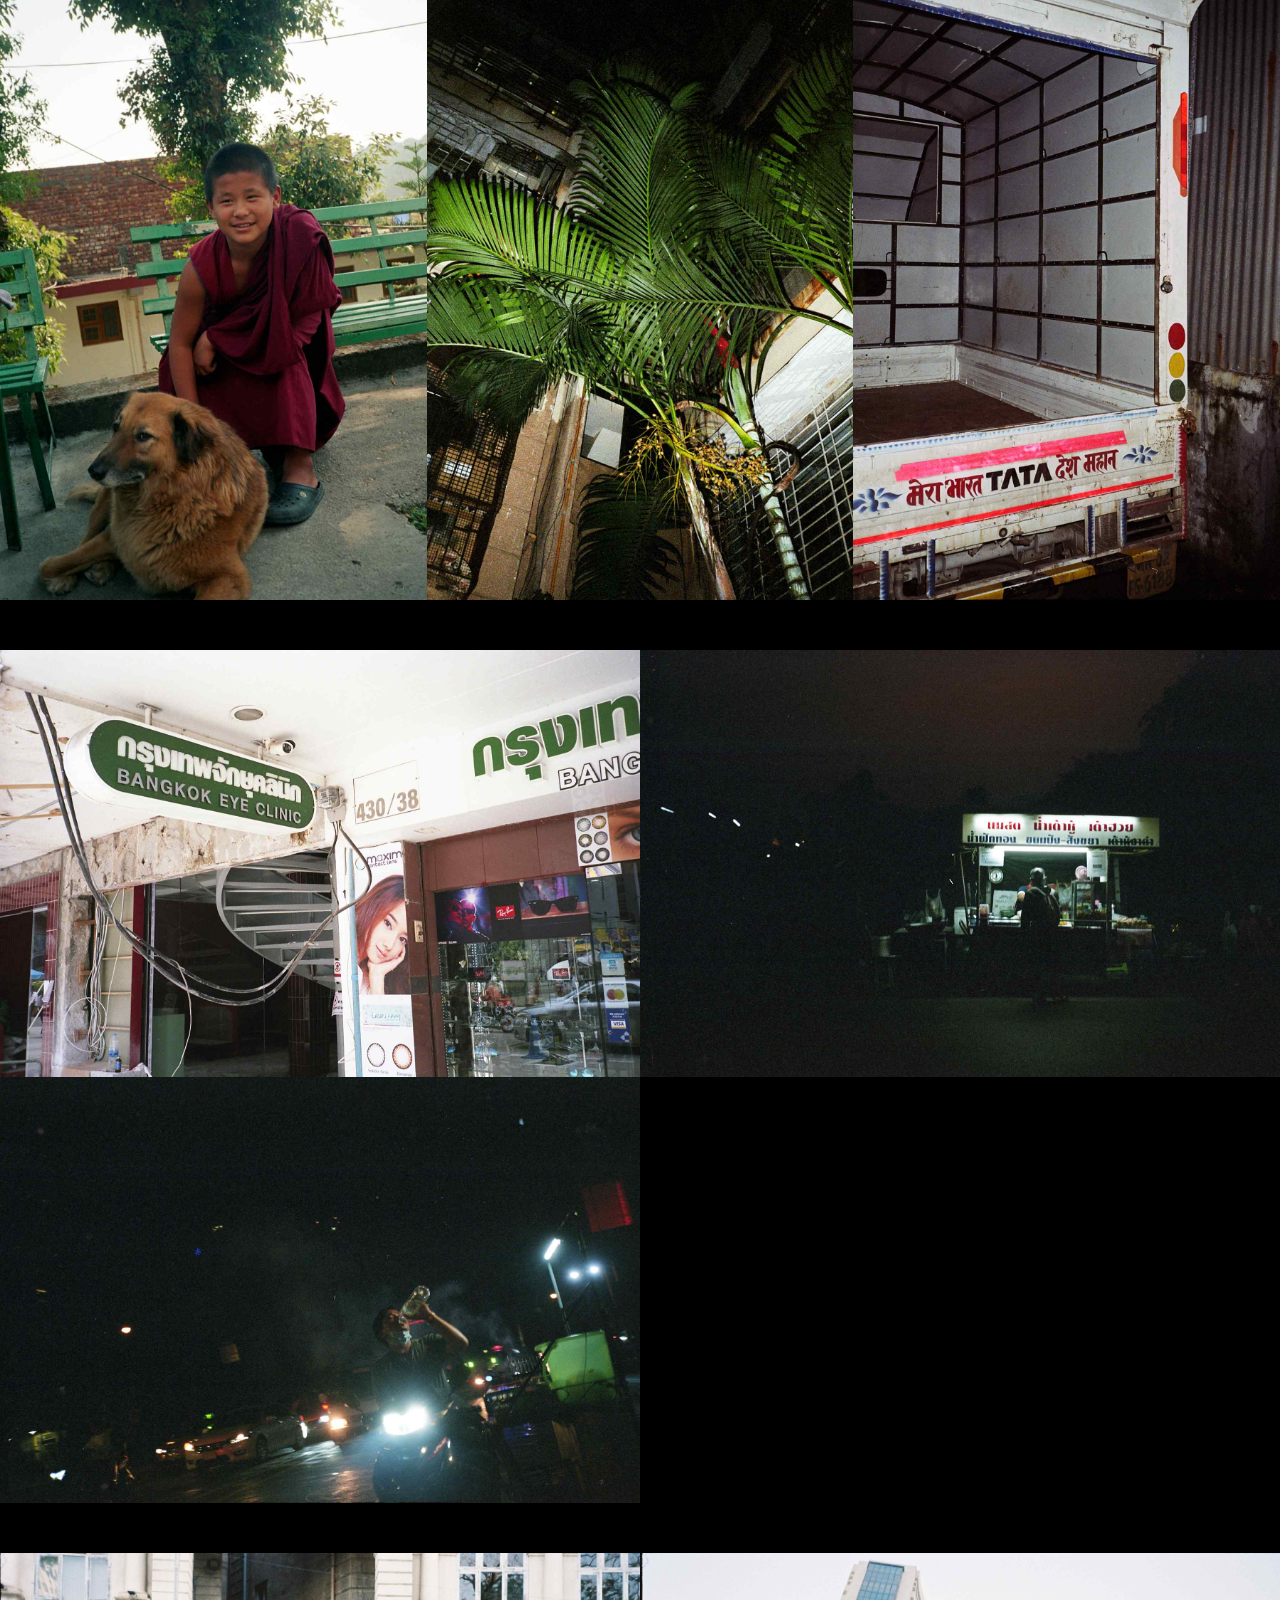
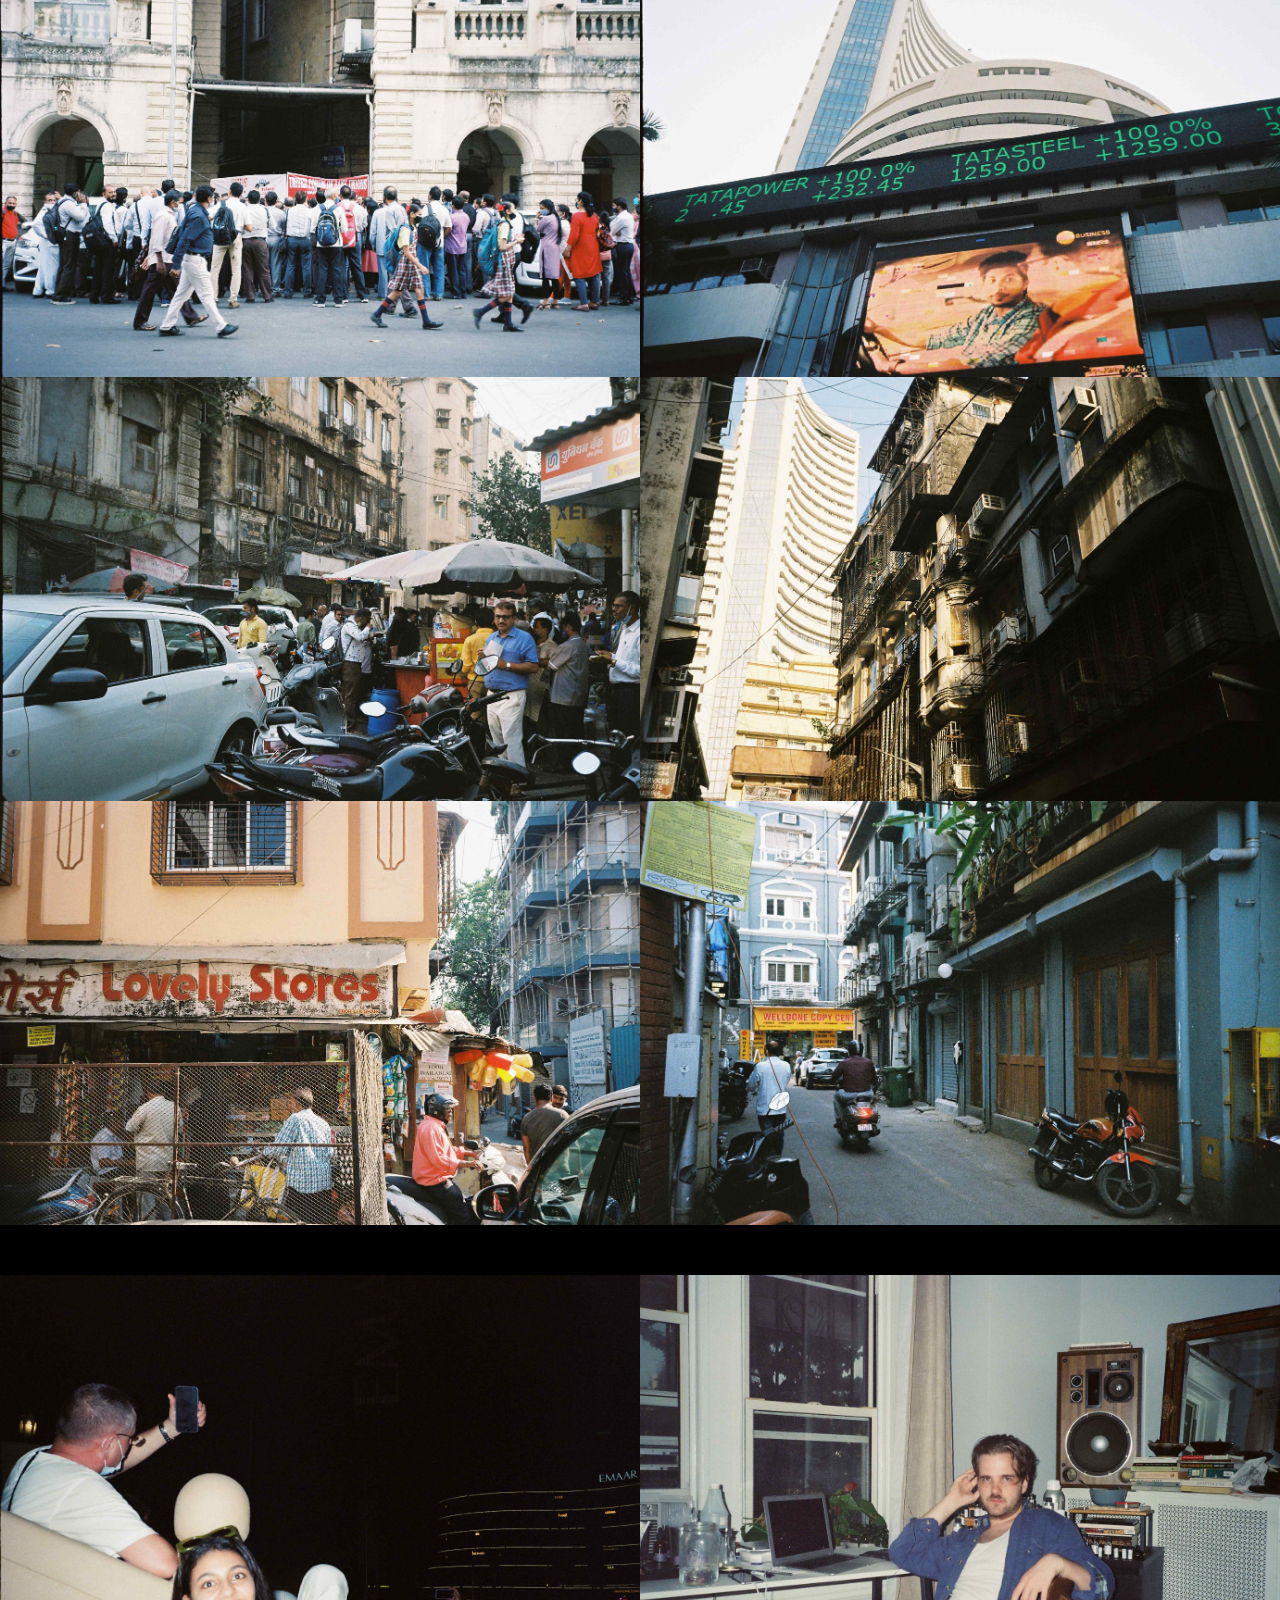
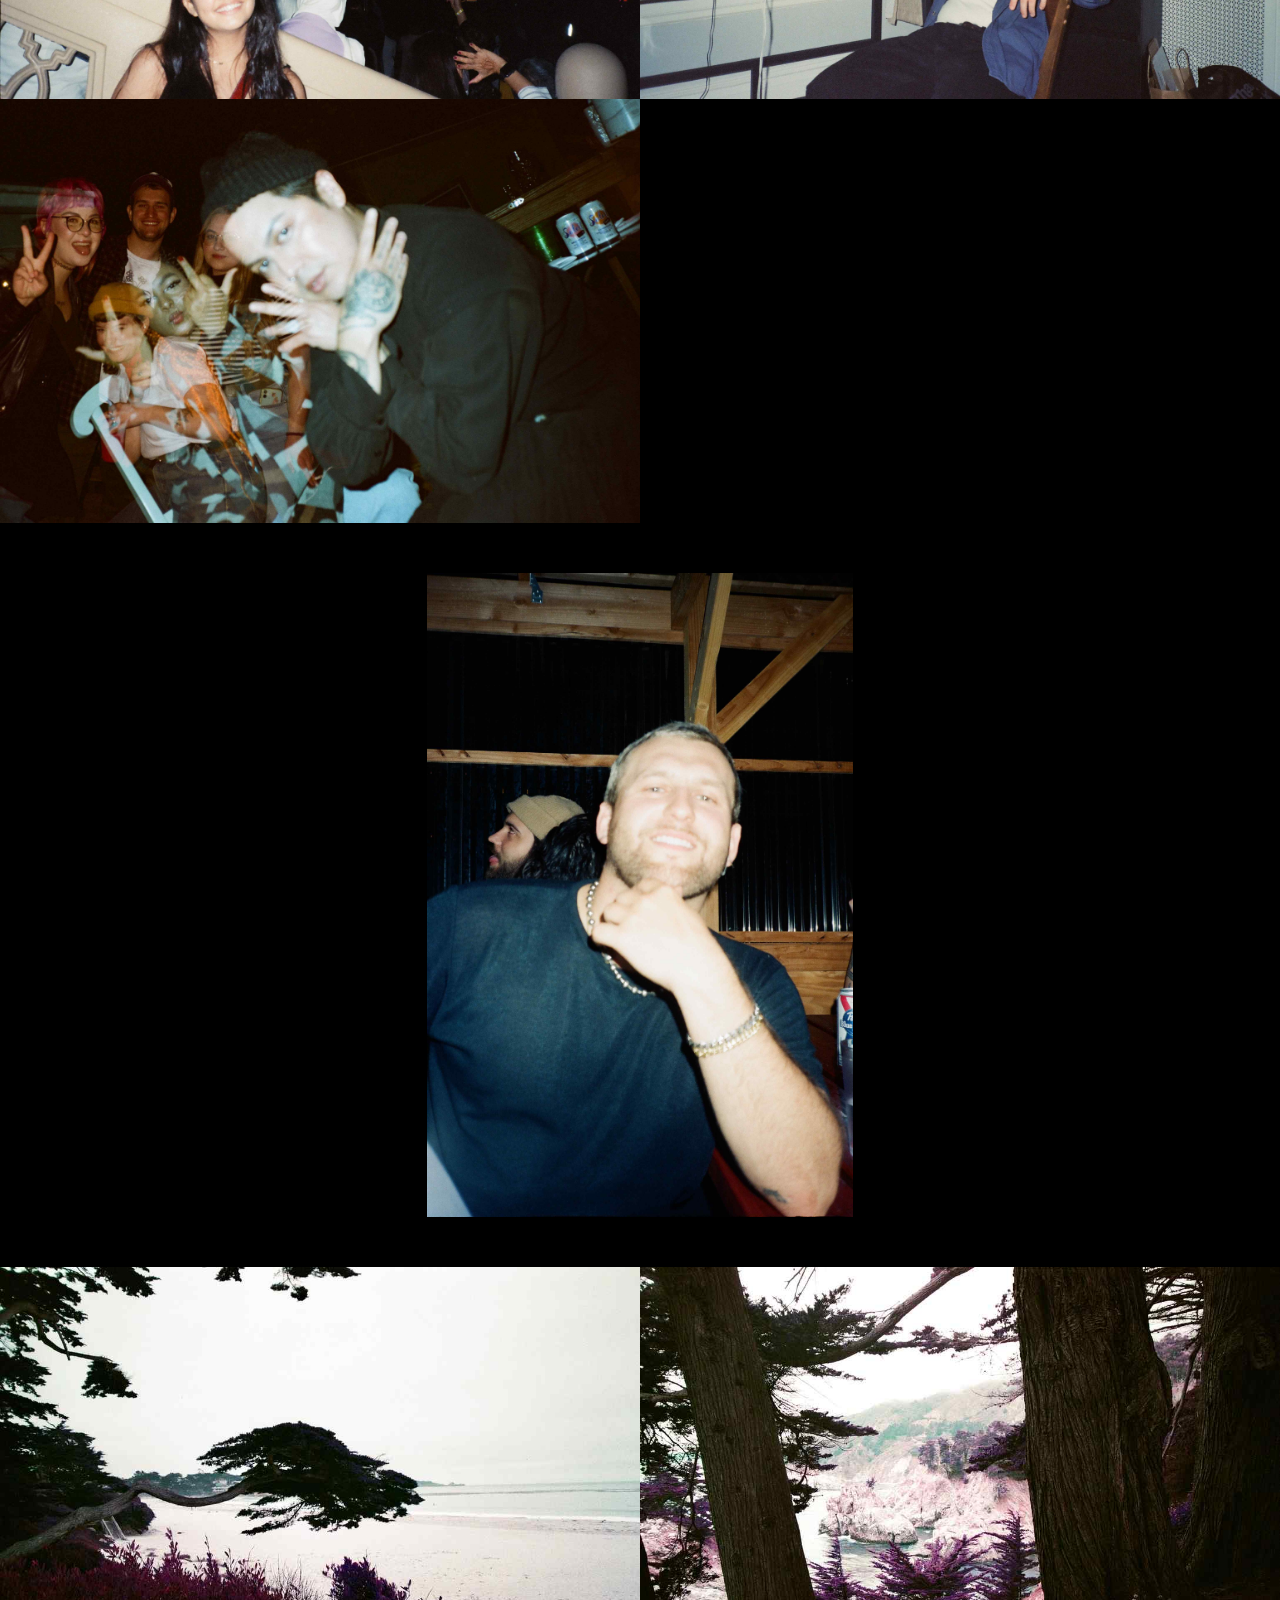
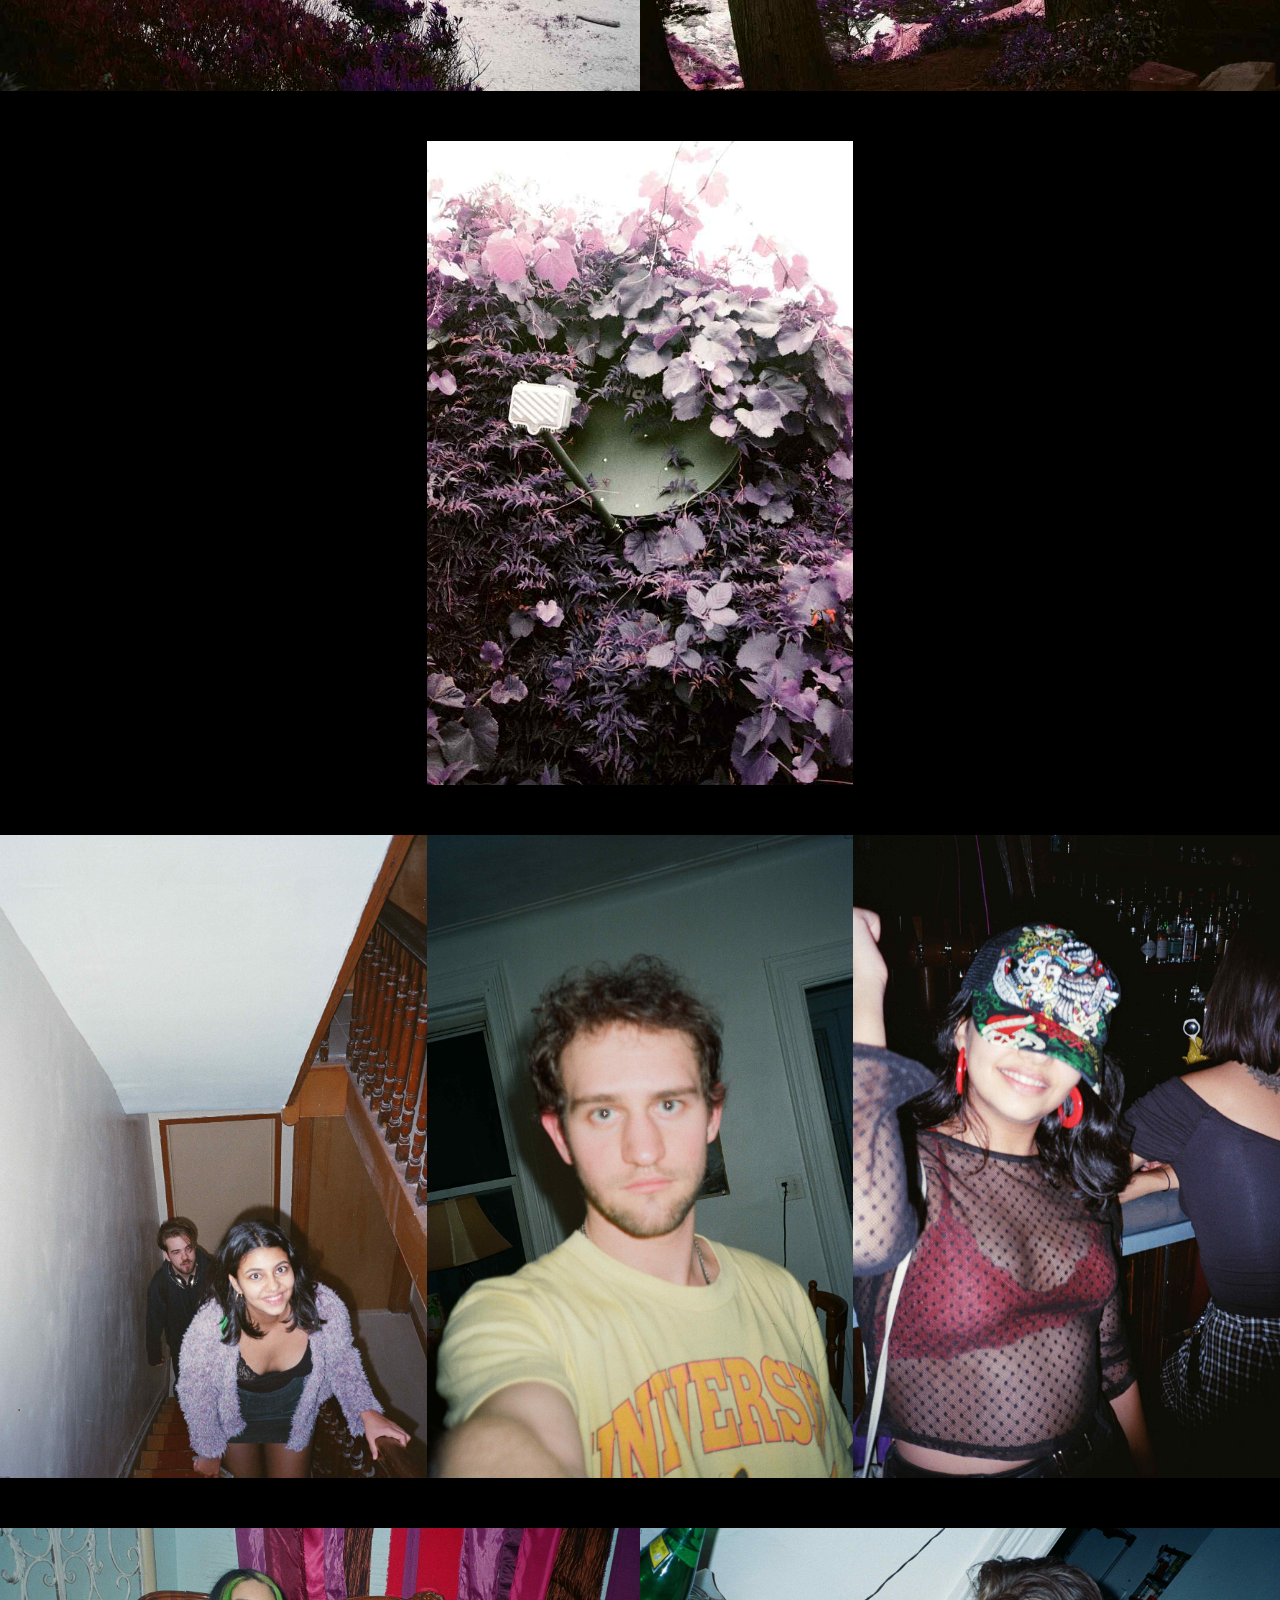
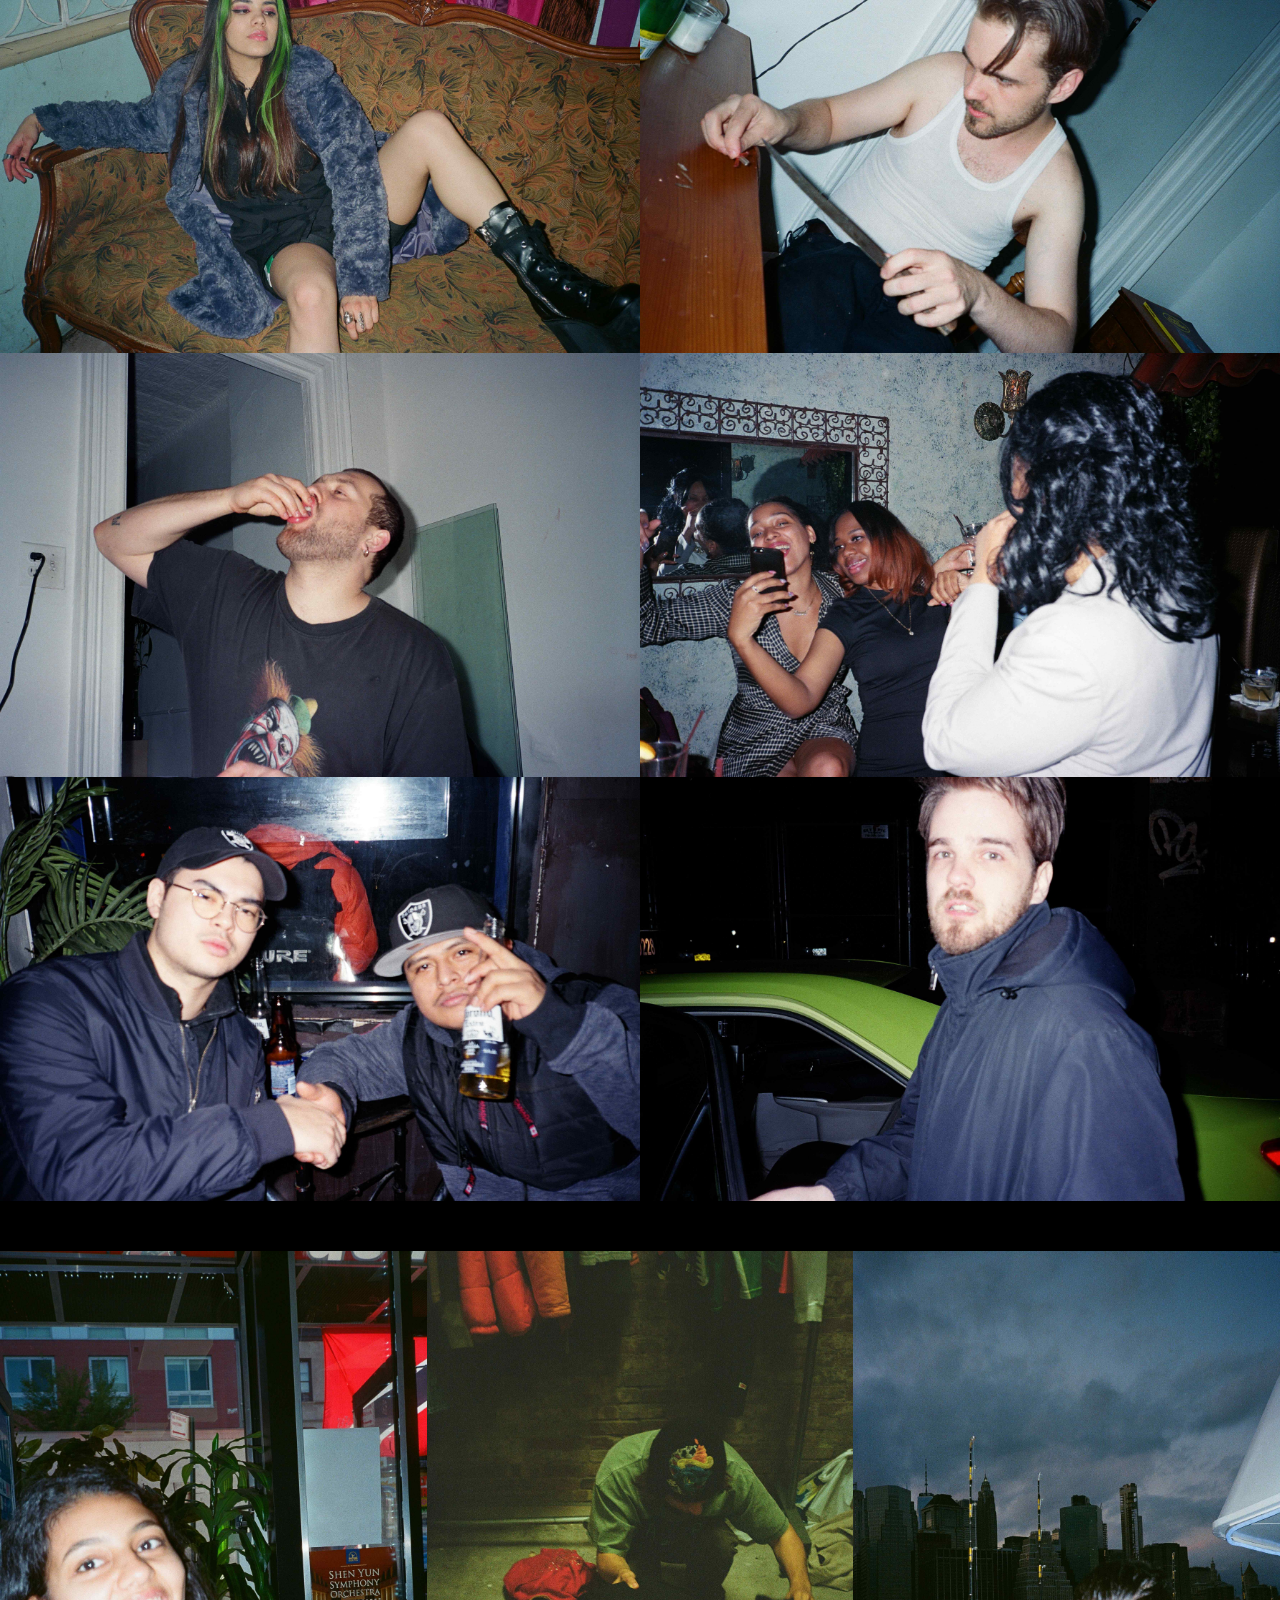
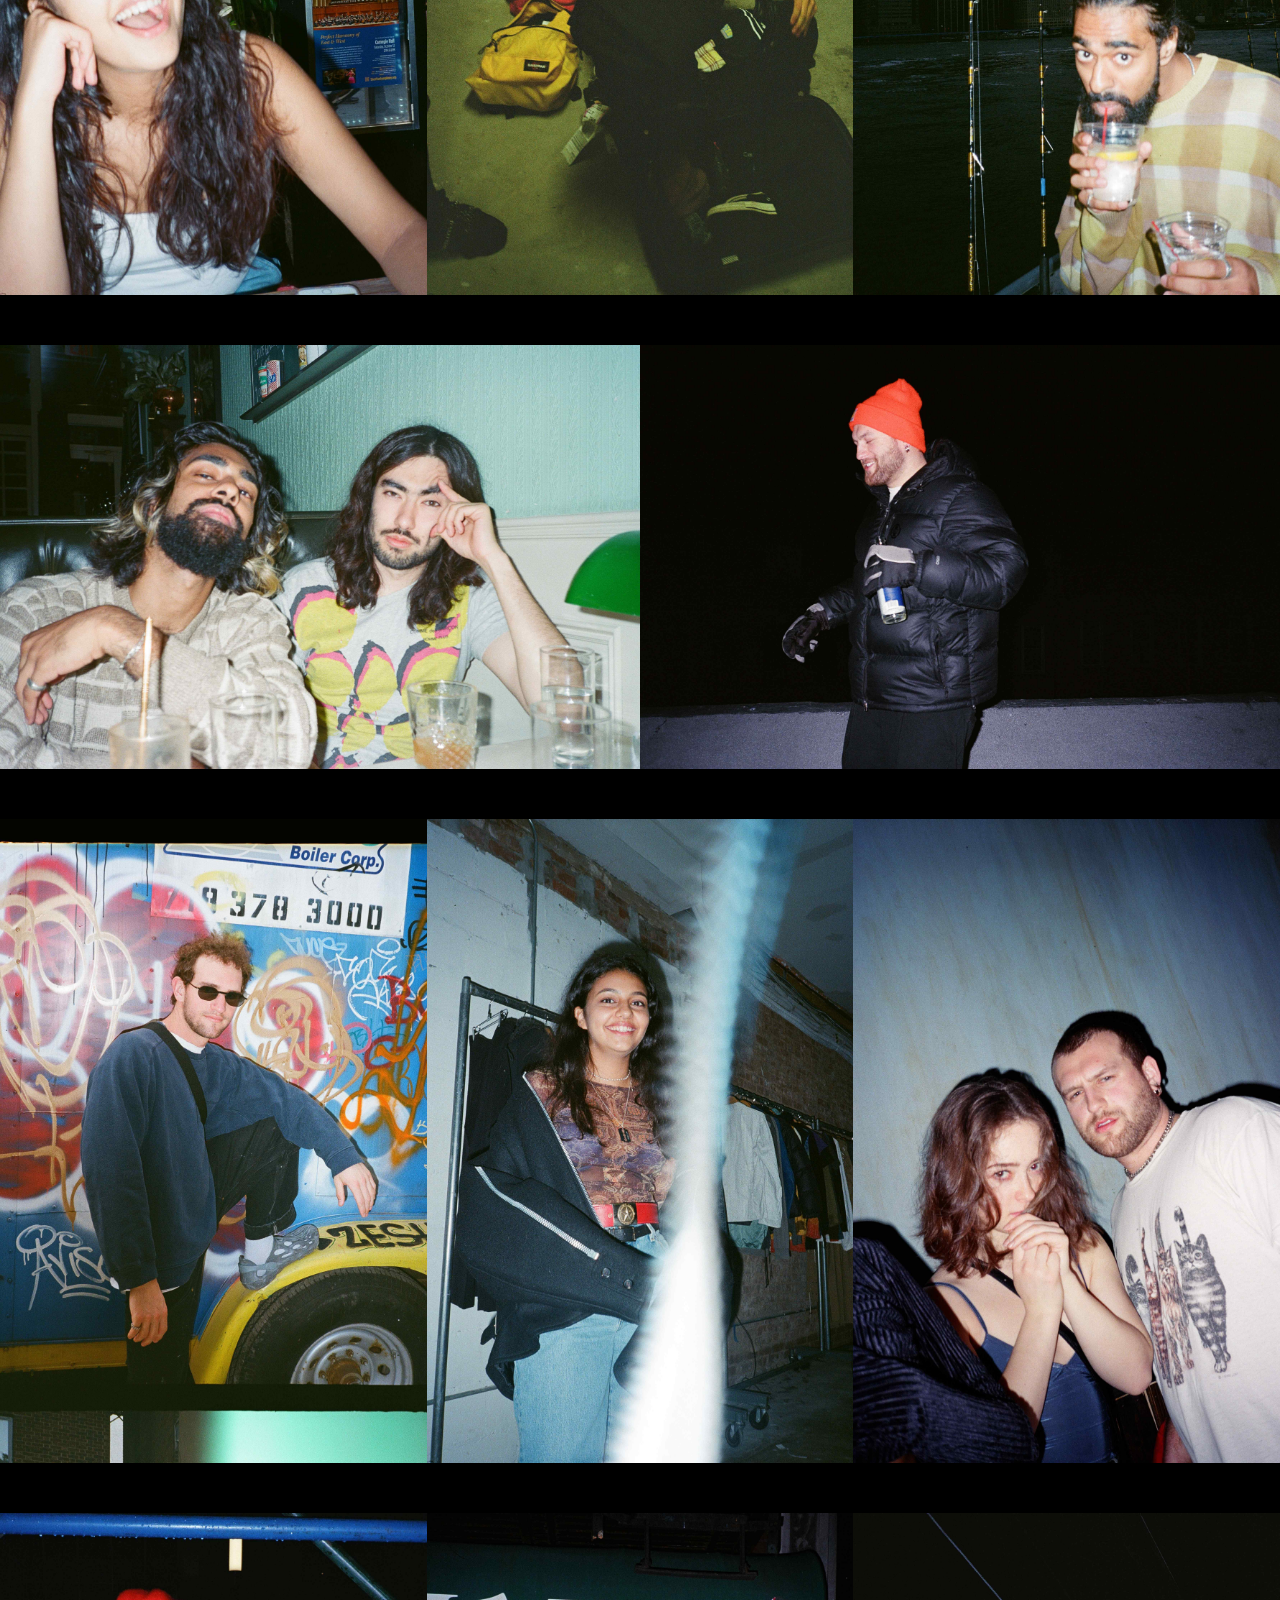
==== commit d1ced51f: "Add files via upload" ====
--- a/analog.html
+++ b/analog.html
@@ -2,7 +2,10 @@
 <html>
 
 <head>
+	<meta charset="UTF-8">
+    <meta name="viewport" content="width=device-width, initial-scale=1.0">
 	<link rel="stylesheet" type="text/css" href="choongum.css">
+	<title>Analog</title>
 
 <style>
 body {
@@ -19,384 +22,168 @@
 
 <section class="photos">
 
-<picture>
-  <source srcset="photos/analog/16_Foto-22.jpg" media="(min-width: 600px)" />
-  <img src="photos/analog_mobile/16_Foto-22m.jpg" alt="0" loading="lazy">
-</picture>
-<picture>
-  <source srcset="photos/analog/16_Foto-28.jpg" media="(min-width: 600px)" />
-  <img src="photos/analog_mobile/16_Foto-28m.jpg" alt="0" loading="lazy">
-</picture>
-<picture>
-  <source srcset="photos/analog/16_Foto-11.jpg" media="(min-width: 600px)" />
-  <img src="photos/analog_mobile/16_Foto-11m.jpg" alt="0" loading="lazy">
-</picture>
-<picture>
-  <source srcset="photos/analog/16_Foto-36.jpg" media="(min-width: 600px)" />
-  <img src="photos/analog_mobile/16_Foto-36m.jpg" alt="0" loading="lazy">
-</picture>
-<picture>
-  <source srcset="photos/analog/16_Foto-18.jpg" media="(min-width: 600px)" />
-  <img src="photos/analog_mobile/16_Foto-18m.jpg" alt="0" loading="lazy">
-</picture>
-<picture>
-  <source srcset="photos/analog/16_Foto-33.jpg" media="(min-width: 600px)" />
-  <img src="photos/analog_mobile/16_Foto-33m.jpg" alt="0" loading="lazy">
-</picture>
+<img src="photos/analog/16_Foto-22.jpg" alt="0" loading="lazy">
+<img src="photos/analog/16_Foto-28.jpg" alt="0" loading="lazy">
+<img src="photos/analog/16_Foto-11.jpg" alt="0" loading="lazy">
+<img src="photos/analog/16_Foto-36.jpg" alt="0" loading="lazy">
+<img src="photos/analog/16_Foto-18.jpg" alt="0" loading="lazy">
+<img src="photos/analog/16_Foto-33.jpg" alt="0" loading="lazy">
 
 </section>
 
 <section class="photos">
 
-<picture>
-  <source srcset="photos/analog/16_Foto-4.jpg" media="(min-width: 600px)" />
-  <img src="photos/analog_mobile/16_Foto-4m.jpg" alt="0" loading="lazy">
-</picture>
-<picture>
-  <source srcset="photos/analog/16_Foto-1.jpg" media="(min-width: 600px)" />
-  <img src="photos/analog_mobile/16_Foto-1m.jpg" alt="0" loading="lazy">
-</picture>
-<picture>
-  <source srcset="photos/analog/16_Foto-29.jpg" media="(min-width: 600px)" />
-  <img src="photos/analog_mobile/16_Foto-29m.jpg" alt="0" loading="lazy">
-</picture>
-<picture>
-  <source srcset="photos/digital/black.jpg" media="(min-width: 600px)" />
-  <img src="photos/digital_mobile/blackm.jpg" alt="0" loading="lazy">
-</picture>
-<picture>
-  <source srcset="photos/analog/16_Foto-26.jpg" media="(min-width: 600px)" />
-  <img src="photos/analog_mobile/16_Foto-26m.jpg" alt="0" loading="lazy">
-</picture>
+<img src="photos/analog/16_Foto-4.jpg" alt="0" loading="lazy">
+<img src="photos/analog/16_Foto-1.jpg" alt="0" loading="lazy">
+<img src="photos/analog/16_Foto-29.jpg" alt="0" loading="lazy">
+<img src="photos/digital/black.jpg" alt="0" loading="lazy">
+<img src="photos/analog/16_Foto-26.jpg" alt="0" loading="lazy">
 
 </section>
 
 <section class="photos">
 
-<picture>
-  <source srcset="photos/analog/13_221001004978010002.jpg" media="(min-width: 600px)" />
-  <img src="photos/analog_mobile/13_221001004978010002m.jpg" alt="0" loading="lazy">
-</picture>
-<picture>
-  <source srcset="photos/analog/13_221001004978010035.jpg" media="(min-width: 600px)" />
-  <img src="photos/analog_mobile/13_221001004978010035m.jpg" alt="0" loading="lazy">
-</picture>
-<picture>
-  <source srcset="photos/analog/14_221001004978020031.jpg" media="(min-width: 600px)" />
-  <img src="photos/analog_mobile/14_221001004978020031m.jpg" alt="0" loading="lazy">
-</picture>
-<picture>
-  <source srcset="photos/analog/13_221001004978010003.jpg" media="(min-width: 600px)" />
-  <img src="photos/analog_mobile/13_221001004978010003m.jpg" alt="0" loading="lazy">
-</picture>
-<picture>
-  <source srcset="photos/analog/14_221001004978020023.jpg" media="(min-width: 600px)" />
-  <img src="photos/analog_mobile/14_221001004978020023m.jpg" alt="0" loading="lazy">
-</picture>
-<picture>
-  <source srcset="photos/analog/13_221001004978010004.jpg" media="(min-width: 600px)" />
-  <img src="photos/analog_mobile/13_221001004978010004m.jpg" alt="0" loading="lazy">
-</picture>
-<picture>
-  <source srcset="photos/analog/13_221001004978010019.jpg" media="(min-width: 600px)" />
-  <img src="photos/analog_mobile/13_221001004978010019m.jpg" alt="0" loading="lazy">
-</picture>
-<picture>
-  <source srcset="photos/analog/13_221001004978020028.jpg" media="(min-width: 600px)" />
-  <img src="photos/analog_mobile/13_221001004978020028m.jpg" alt="0" loading="lazy">
-</picture>
+<img src="photos/analog/13_221001004978010002.jpg" alt="0" loading="lazy">
+<img src="photos/analog/13_221001004978010035.jpg" alt="0" loading="lazy">
+<img src="photos/analog/14_221001004978020031.jpg" alt="0" loading="lazy">
+<img src="photos/analog/13_221001004978010003.jpg" alt="0" loading="lazy">
+<img src="photos/analog/14_221001004978020023.jpg" alt="0" loading="lazy">
+<img src="photos/analog/13_221001004978010004.jpg" alt="0" loading="lazy">
+<img src="photos/analog/13_221001004978010019.jpg" alt="0" loading="lazy">
+<img src="photos/analog/13_221001004978020028.jpeg" alt="0" loading="lazy">
 
 </section>
 
 <section class="photos-horizontal">
 
-<picture>
-  <source srcset="photos/digital/black.jpg" media="(min-width: 600px)" />
-  <img src="photos/digital_mobile/blackm.jpg" alt="0" loading="lazy">
-</picture>
-<picture>
-  <source srcset="photos/analog/13_221001004978010032.jpg" media="(min-width: 600px)" />
-  <img src="photos/analog_mobile/13_221001004978010032m.jpg" alt="0" loading="lazy">
-</picture>
+<img src="photos/digital/black.jpg" alt="0" loading="lazy">
+<img src="photos/analog/13_221001004978010032.jpg" alt="0" loading="lazy">
 
 </section>
 
 <section class="photos-horizontal">
 
-<picture>
-  <source srcset="photos/analog/12_ics_012.jpg" media="(min-width: 600px)" />
-  <img src="photos/analog_mobile/12_ics_012m.jpg" alt="0" loading="lazy">
-</picture>
-<picture>
-  <source srcset="photos/analog/12_ics_003.jpg" media="(min-width: 600px)" />
-  <img src="photos/analog_mobile/12_ics_003m.jpg" alt="0" loading="lazy">
-</picture>
-<picture>
-  <source srcset="photos/analog/12_ics_028.jpg" media="(min-width: 600px)" />
-  <img src="photos/analog_mobile/12_ics_028m.jpg" alt="0" loading="lazy">
-</picture>
-<picture>
-  <source srcset="photos/analog/12_ics_011.jpg" media="(min-width: 600px)" />
-  <img src="photos/analog_mobile/12_ics_011m.jpg" alt="0" loading="lazy">
-</picture>
-<picture>
-  <source srcset="photos/analog/12_ics_018.jpg" media="(min-width: 600px)" />
-  <img src="photos/analog_mobile/12_ics_018m.jpg" alt="0" loading="lazy">
-</picture>
-<picture>
-  <source srcset="photos/analog/12_ics_029.jpg" media="(min-width: 600px)" />
-  <img src="photos/analog_mobile/12_ics_029m.jpg" alt="0" loading="lazy">
-</picture>
+<img src="photos/analog/12_ics_012.jpg" alt="0" loading="lazy">
+<img src="photos/analog/12_ics_003.jpg" alt="0" loading="lazy">
+<img src="photos/analog/12_ics_028.jpg" alt="0" loading="lazy">
+<img src="photos/analog/12_ics_011.jpg" alt="0" loading="lazy">
+<img src="photos/analog/12_ics_018.jpg" alt="0" loading="lazy">
+<img src="photos/analog/12_ics_029.jpg" alt="0" loading="lazy">
 
 </section>
 
 <section class="photos">
 
-<picture>
-  <source srcset="photos/analog/12_ics_014.jpg" media="(min-width: 600px)" />
-  <img src="photos/analog_mobile/12_ics_014m.jpg" alt="0" loading="lazy">
-</picture>
-<picture>
-  <source srcset="photos/analog/12_ics_031.jpg" media="(min-width: 600px)" />
-  <img src="photos/analog_mobile/12_ics_031m.jpg" alt="0" loading="lazy">
-</picture>
-<picture>
-  <source srcset="photos/analog/12_ics_033.jpg" media="(min-width: 600px)" />
-  <img src="photos/analog_mobile/12_ics_033m.jpg" alt="0" loading="lazy">
-</picture>
+<img src="photos/analog/12_ics_014.jpg" alt="0" loading="lazy">
+<img src="photos/analog/12_ics_031.jpg" alt="0" loading="lazy">
+<img src="photos/analog/12_ics_033.jpg" alt="0" loading="lazy">
 
 </section>
 
 <section class="photos-horizontal">
 
-<picture>
-  <source srcset="photos/analog/11_ics_037.jpg" media="(min-width: 600px)" />
-  <img src="photos/analog_mobile/11_ics_037m.jpg" alt="0" loading="lazy">
-</picture>
-<picture>
-  <source srcset="photos/analog/11_ics_016.jpg" media="(min-width: 600px)" />
-  <img src="photos/analog_mobile/11_ics_016m.jpg" alt="0" loading="lazy">
-</picture>
-<picture>
-  <source srcset="photos/analog/11_ics_015.jpg" media="(min-width: 600px)" />
-  <img src="photos/analog_mobile/11_ics_015m.jpg" alt="0" loading="lazy">
-</picture>
+<img src="photos/analog/11_ics_037.jpg" alt="0" loading="lazy">
+<img src="photos/analog/11_ics_016.jpg" alt="0" loading="lazy">
+<img src="photos/analog/11_ics_015.jpg" alt="0" loading="lazy">
 
 </section>
 
 <section class="photos-horizontal">
 
-<picture>
-  <source srcset="photos/analog/10_000005.jpg" media="(min-width: 600px)" />
-  <img src="photos/analog_mobile/10_000005m.jpg" alt="0" loading="lazy">
-</picture>
-<picture>
-  <source srcset="photos/analog/10_000007.jpg" media="(min-width: 600px)" />
-  <img src="photos/analog_mobile/10_000007m.jpg" alt="0" loading="lazy">
-</picture>
-<picture>
-  <source srcset="photos/analog/10_000008.jpg" media="(min-width: 600px)" />
-  <img src="photos/analog_mobile/10_000008m.jpg" alt="0" loading="lazy">
-</picture>
-<picture>
-  <source srcset="photos/analog/10_000025.jpg" media="(min-width: 600px)" />
-  <img src="photos/analog_mobile/10_000025m.jpg" alt="0" loading="lazy">
-</picture>
-<picture>
-  <source srcset="photos/analog/10_000017.jpg" media="(min-width: 600px)" />
-  <img src="photos/analog_mobile/10_000017m.jpg" alt="0" loading="lazy">
-</picture>
-<picture>
-  <source srcset="photos/analog/10_000011.jpg" media="(min-width: 600px)" />
-  <img src="photos/analog_mobile/10_000011m.jpg" alt="0" loading="lazy">
-</picture>
+<img src="photos/analog/10_000005.jpg" alt="0" loading="lazy">
+<img src="photos/analog/10_000007.jpg" alt="0" loading="lazy">
+<img src="photos/analog/10_000008.jpg" alt="0" loading="lazy">
+<img src="photos/analog/10_000025.jpg" alt="0" loading="lazy">
+<img src="photos/analog/10_000017.jpg" alt="0" loading="lazy">
+<img src="photos/analog/10_000011.jpg" alt="0" loading="lazy">
 
 </section>
 
 <section class="photos-horizontal">
 
-<picture>
-  <source srcset="photos/analog/9_000034910020.jpg" media="(min-width: 600px)" />
-  <img src="photos/analog_mobile/9_000034910020m.jpg" alt="0" loading="lazy">
-</picture>
-<picture>
-  <source srcset="photos/analog/9_000034910006.jpg" media="(min-width: 600px)" />
-  <img src="photos/analog_mobile/9_000034910006m.jpg" alt="0" loading="lazy">
-</picture>
-<picture>
-  <source srcset="photos/analog/8_000049330016.jpg" media="(min-width: 600px)" />
-  <img src="photos/analog_mobile/8_000049330016m.jpg" alt="0" loading="lazy">
-</picture>
+<img src="photos/analog/9_000034910020.jpg" alt="0" loading="lazy">
+<img src="photos/analog/9_000034910006.jpg" alt="0" loading="lazy">
+<img src="photos/analog/8_000049330016.jpg" alt="0" loading="lazy">
 
 </section>
 
 <section class="photos">
 
-<picture>
-  <source srcset="photos/digital/black.jpg" media="(min-width: 600px)" />
-  <img src="photos/digital_mobile/blackm.jpg" alt="0" loading="lazy">
-</picture>
-<picture>
-  <source srcset="photos/analog/9_000034910011.jpg" media="(min-width: 600px)" />
-  <img src="photos/analog_mobile/9_000034910011m.jpg" alt="0" loading="lazy">
-</picture>
+<img src="photos/digital/black.jpg" alt="0" loading="lazy">
+<img src="photos/analog/9_000034910011.jpg" alt="0" loading="lazy">
 
 </section>
 
 <section class="photos-horizontal">
 
-<picture>
-  <source srcset="photos/analog/7_102.jpg" media="(min-width: 600px)" />
-  <img src="photos/analog_mobile/7_102m.jpg" alt="0" loading="lazy">
-</picture>
-<picture>
-  <source srcset="photos/analog/7_FDD.jpg" media="(min-width: 600px)" />
-  <img src="photos/analog_mobile/7_FDDm.jpg" alt="0" loading="lazy">
-</picture>
+<img src="photos/analog/7_102.jpg" alt="0" loading="lazy">
+<img src="photos/analog/7_FDD.jpg" alt="0" loading="lazy">
 
 </section>
 
 <section class="photos">
 
-<picture>
-  <source srcset="photos/digital/black.jpg" media="(min-width: 600px)" />
-  <img src="photos/digital_mobile/blackm.jpg" alt="0" loading="lazy">
-</picture>
-<picture>
-  <source srcset="photos/analog/7_421.jpg" media="(min-width: 600px)" />
-  <img src="photos/analog_mobile/7_421m.jpg" alt="0" loading="lazy">
-</picture>
+<img src="photos/digital/black.jpg" alt="0" loading="lazy">
+<img src="photos/analog/7_421.jpg" alt="0" loading="lazy">
 
 </section>
 
 <section class="photos">
 
-<picture>
-  <source srcset="photos/analog/5_47850001.jpg" media="(min-width: 600px)" />
-  <img src="photos/analog_mobile/5_47850001m.jpg" alt="0" loading="lazy">
-</picture>
-<picture>
-  <source srcset="photos/analog/3_89450002.jpg" media="(min-width: 600px)" />
-  <img src="photos/analog_mobile/3_89450002m.jpg" alt="0" loading="lazy">
-</picture>
-<picture>
-  <source srcset="photos/analog/5_47850011.jpg" media="(min-width: 600px)" />
-  <img src="photos/analog_mobile/5_47850011m.jpg" alt="0" loading="lazy">
-</picture>
+<img src="photos/analog/5_47850001.jpg" alt="0" loading="lazy">
+<img src="photos/analog/3_89450002.jpg" alt="0" loading="lazy">
+<img src="photos/analog/5_47850011.jpg" alt="0" loading="lazy">
 
 </section>
 
 <section class="photos-horizontal">
 
-<picture>
-  <source srcset="photos/analog/3_89450003.jpg" media="(min-width: 600px)" />
-  <img src="photos/analog_mobile/3_89450003m.jpg" alt="0" loading="lazy">
-</picture>
-<picture>
-  <source srcset="photos/analog/4_04430023.jpg" media="(min-width: 600px)" />
-  <img src="photos/analog_mobile/4_04430023m.jpg" alt="0" loading="lazy">
-</picture>
-<picture>
-  <source srcset="photos/analog/2_76830020.jpg" media="(min-width: 600px)" />
-  <img src="photos/analog_mobile/2_76830020m.jpg" alt="0" loading="lazy">
-</picture>
-<picture>
-  <source srcset="photos/analog/2_76830024.jpg" media="(min-width: 600px)" />
-  <img src="photos/analog_mobile/2_76830024m.jpg" alt="0" loading="lazy">
-</picture>
-<picture>
-  <source srcset="photos/analog/1_59440031.jpg" media="(min-width: 600px)" />
-  <img src="photos/analog_mobile/1_59440031m.jpg" alt="0" loading="lazy">
-</picture>
-<picture>
-  <source srcset="photos/analog/1_59440018.jpg" media="(min-width: 600px)" />
-  <img src="photos/analog_mobile/1_59440018m.jpg" alt="0" loading="lazy">
-</picture>
+<img src="photos/analog/3_89450003.jpg" alt="0" loading="lazy">
+<img src="photos/analog/4_04430023.jpg" alt="0" loading="lazy">
+<img src="photos/analog/2_76830020.jpg" alt="0" loading="lazy">
+<img src="photos/analog/2_76830024.jpg" alt="0" loading="lazy">
+<img src="photos/analog/1_59440031.jpg" alt="0" loading="lazy">
+<img src="photos/analog/1_59440018.jpg" alt="0" loading="lazy">
 
 </section>
 
 <section class="photos">
 
-<picture>
-  <source srcset="photos/analog/4_04430024.jpg" media="(min-width: 600px)" />
-  <img src="photos/analog_mobile/4_04430024m.jpg" alt="0" loading="lazy">
-</picture>
-<picture>
-  <source srcset="photos/analog/4_04430015.jpg" media="(min-width: 600px)" />
-  <img src="photos/analog_mobile/4_04430015m.jpg" alt="0" loading="lazy">
-</picture>
-<picture>
-  <source srcset="photos/analog/4_04430019.jpg" media="(min-width: 600px)" />
-  <img src="photos/analog_mobile/4_04430019m.jpg" alt="0" loading="lazy">
-</picture>
+<img src="photos/analog/4_04430024.jpg" alt="0" loading="lazy">
+<img src="photos/analog/4_04430015.jpg" alt="0" loading="lazy">
+<img src="photos/analog/4_04430019.jpg" alt="0" loading="lazy">
 
 </section>
 
 <section class="photos-horizontal">
 
-<picture>
-  <source srcset="photos/analog/4_04430017.jpg" media="(min-width: 600px)" />
-  <img src="photos/analog_mobile/4_04430017m.jpg" alt="0" loading="lazy">
-</picture>
-<picture>
-  <source srcset="photos/analog/4_04430017.jpg" media="(min-width: 600px)" />
-  <img src="photos/analog_mobile/4_04430017m.jpg" alt="0" loading="lazy">
-</picture>
+<img src="photos/analog/4_04430017.jpg" alt="0" loading="lazy">
+<img src="photos/analog/2_76830023.jpg" alt="0" loading="lazy">
 
 </section>
 
 <section class="photos">
 
-<picture>
-  <source srcset="photos/analog/4_04430039.jpg" media="(min-width: 600px)" />
-  <img src="photos/analog_mobile/4_04430039m.jpg" alt="0" loading="lazy">
-</picture>
-<picture>
-  <source srcset="photos/analog/4_04430018.jpg" media="(min-width: 600px)" />
-  <img src="photos/analog_mobile/4_04430018m.jpg" alt="0" loading="lazy">
-</picture>
-<picture>
-  <source srcset="photos/analog/2_76830021.jpg" media="(min-width: 600px)" />
-  <img src="photos/analog_mobile/2_76830021m.jpg" alt="0" loading="lazy">
-</picture>
+<img src="photos/analog/4_04430039.jpg" alt="0" loading="lazy">
+<img src="photos/analog/4_04430018.jpg" alt="0" loading="lazy">
+<img src="photos/analog/2_76830021.jpg" alt="0" loading="lazy">
 
 </section>
 
 <section class="photos">
 
-<picture>
-  <source srcset="photos/analog/2_76830037.jpg" media="(min-width: 600px)" />
-  <img src="photos/analog_mobile/2_76830037m.jpg" alt="0" loading="lazy">
-</picture>
-<picture>
-  <source srcset="photos/analog/1_59440009.jpg" media="(min-width: 600px)" />
-  <img src="photos/analog_mobile/1_59440009m.jpg" alt="0" loading="lazy">
-</picture>
-<picture>
-  <source srcset="photos/analog/1_59440006.jpg" media="(min-width: 600px)" />
-  <img src="photos/analog_mobile/1_59440006m.jpg" alt="0" loading="lazy">
-</picture>
-<picture>
-  <source srcset="photos/digital/black.jpg" media="(min-width: 600px)" />
-  <img src="photos/digital_mobile/blackm.jpg" alt="0" loading="lazy">
-</picture>
-<picture>
-  <source srcset="photos/analog/3_89450031.jpg" media="(min-width: 600px)" />
-  <img src="photos/analog_mobile/3_89450031m.jpg" alt="0" loading="lazy">
-</picture>
-<picture>
-  <source srcset="photos/analog/1_59440033.jpg" media="(min-width: 600px)" />
-  <img src="photos/analog_mobile/1_59440033m.jpg" alt="0" loading="lazy">
-</picture>
+<img src="photos/analog/2_76830037.jpg" alt="0" loading="lazy">
+<img src="photos/analog/1_59440009.jpg" alt="0" loading="lazy">
+<img src="photos/analog/1_59440006.jpg" alt="0" loading="lazy">
+<img src="photos/digital/black.jpg" alt="0" loading="lazy">
+<img src="photos/analog/3_89450031.jpg" alt="0" loading="lazy">
+<img src="photos/analog/1_59440033.jpg" alt="0" loading="lazy">
 
 </section>
 
 <section class="photos-horizontal">
 
-<picture>
-  <source srcset="photos/analog/1_59440023.jpg" media="(min-width: 600px)" />
-  <img src="photos/analog_mobile/1_59440023m.jpg" alt="0" loading="lazy">
-</picture>
+<img src="photos/analog/1_59440023.jpg" alt="0" loading="lazy">
 
 </section>
 
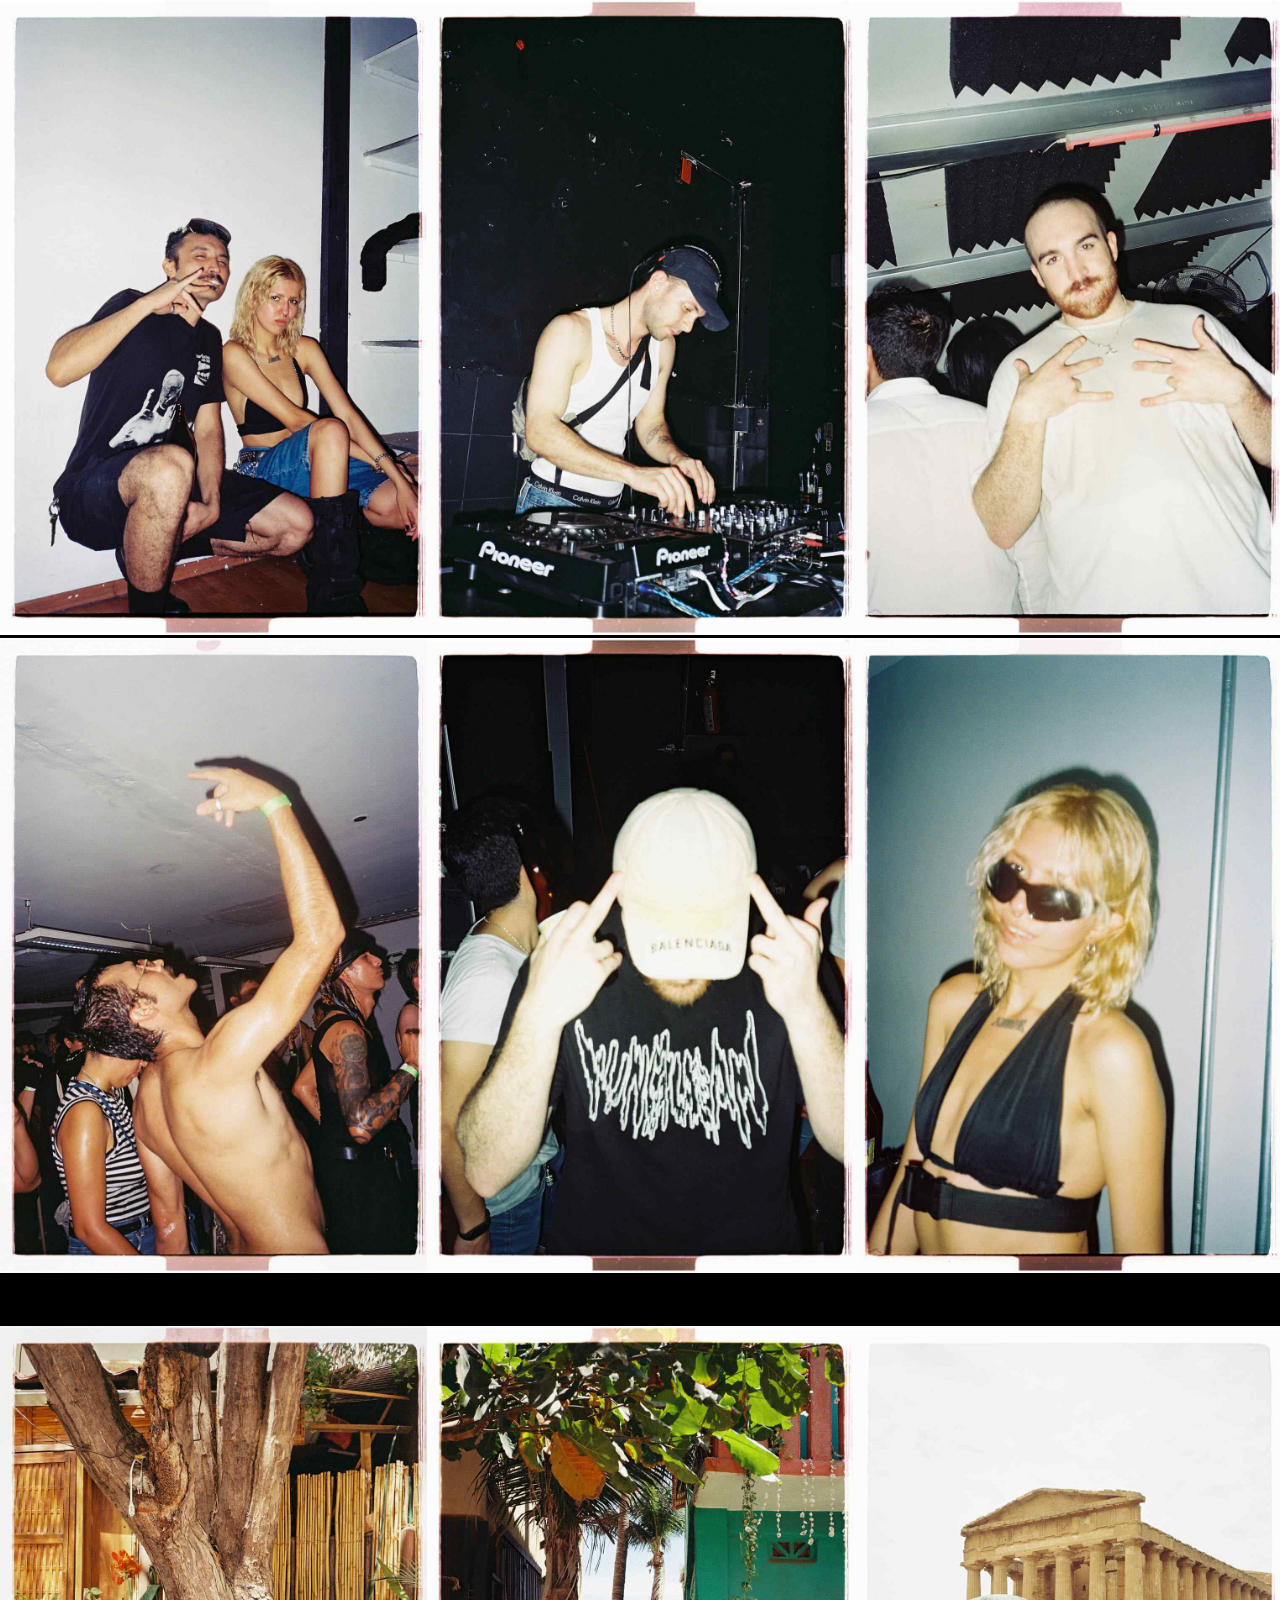
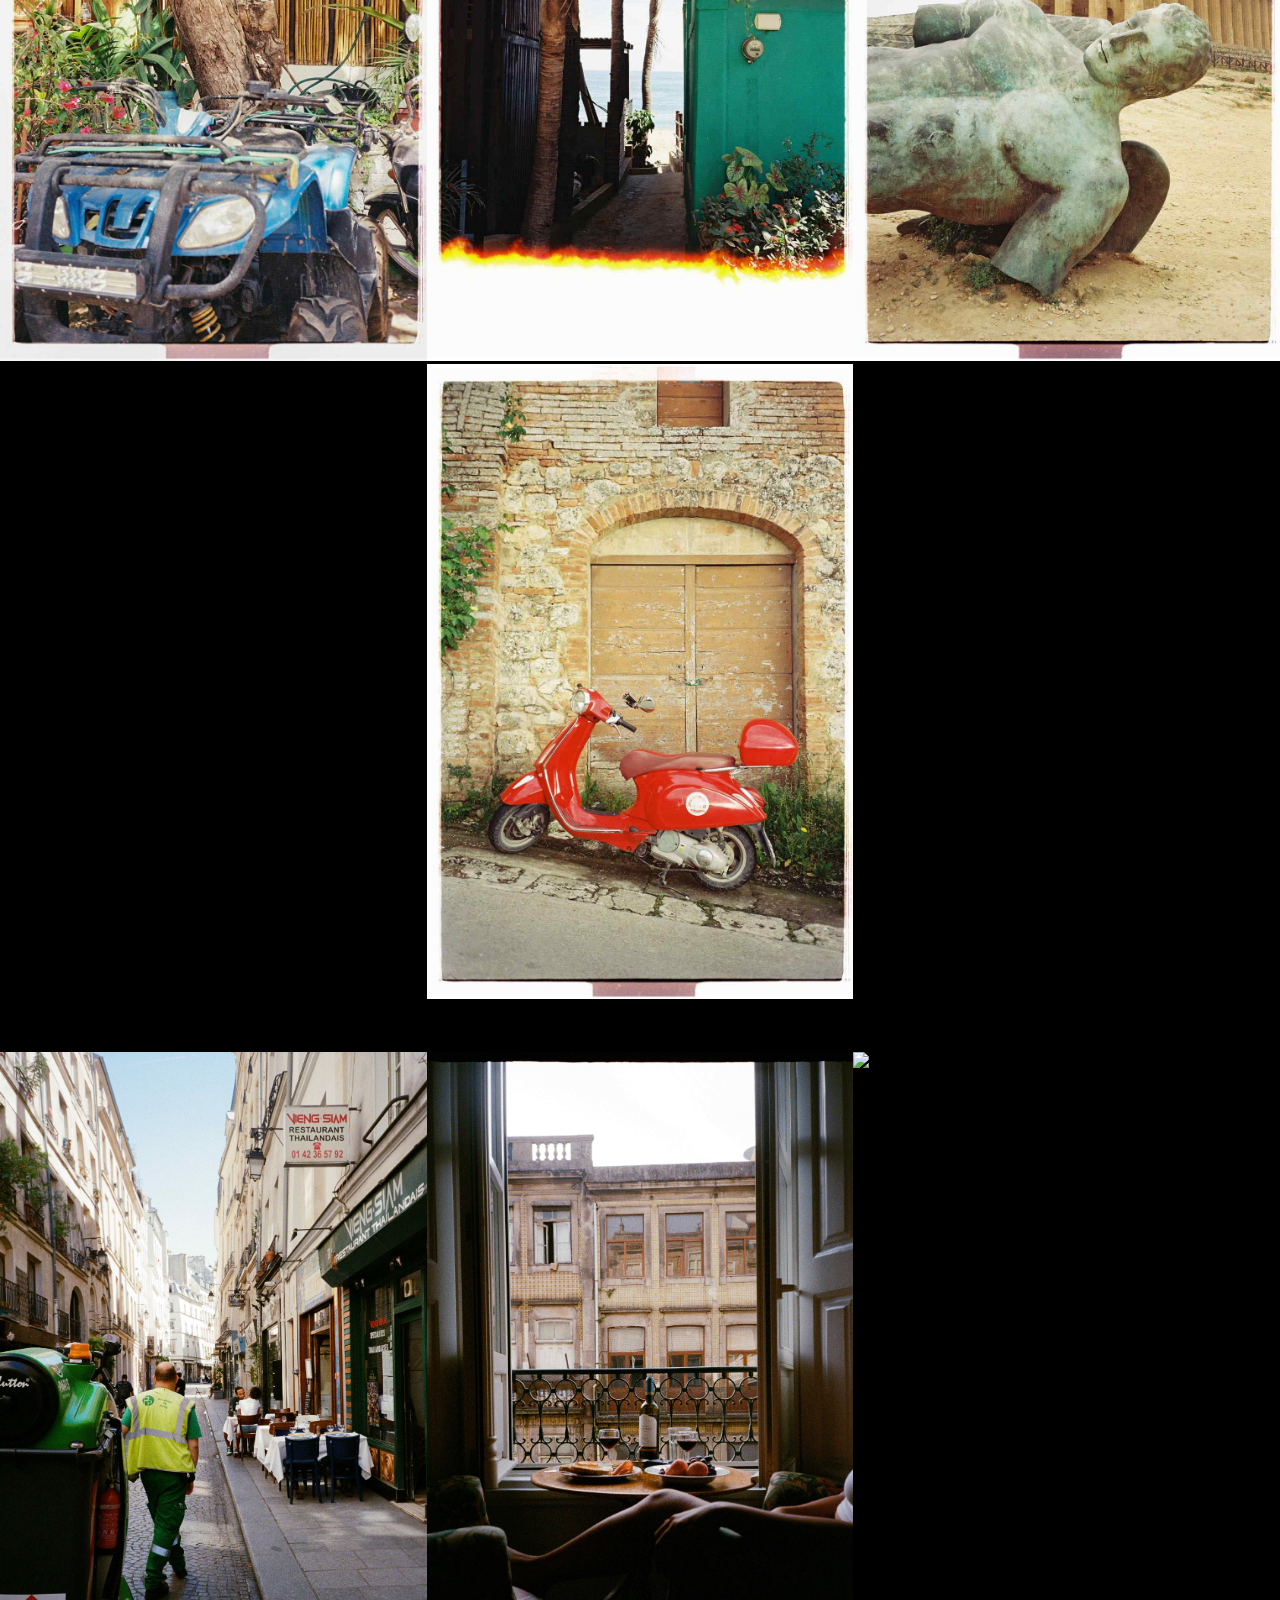
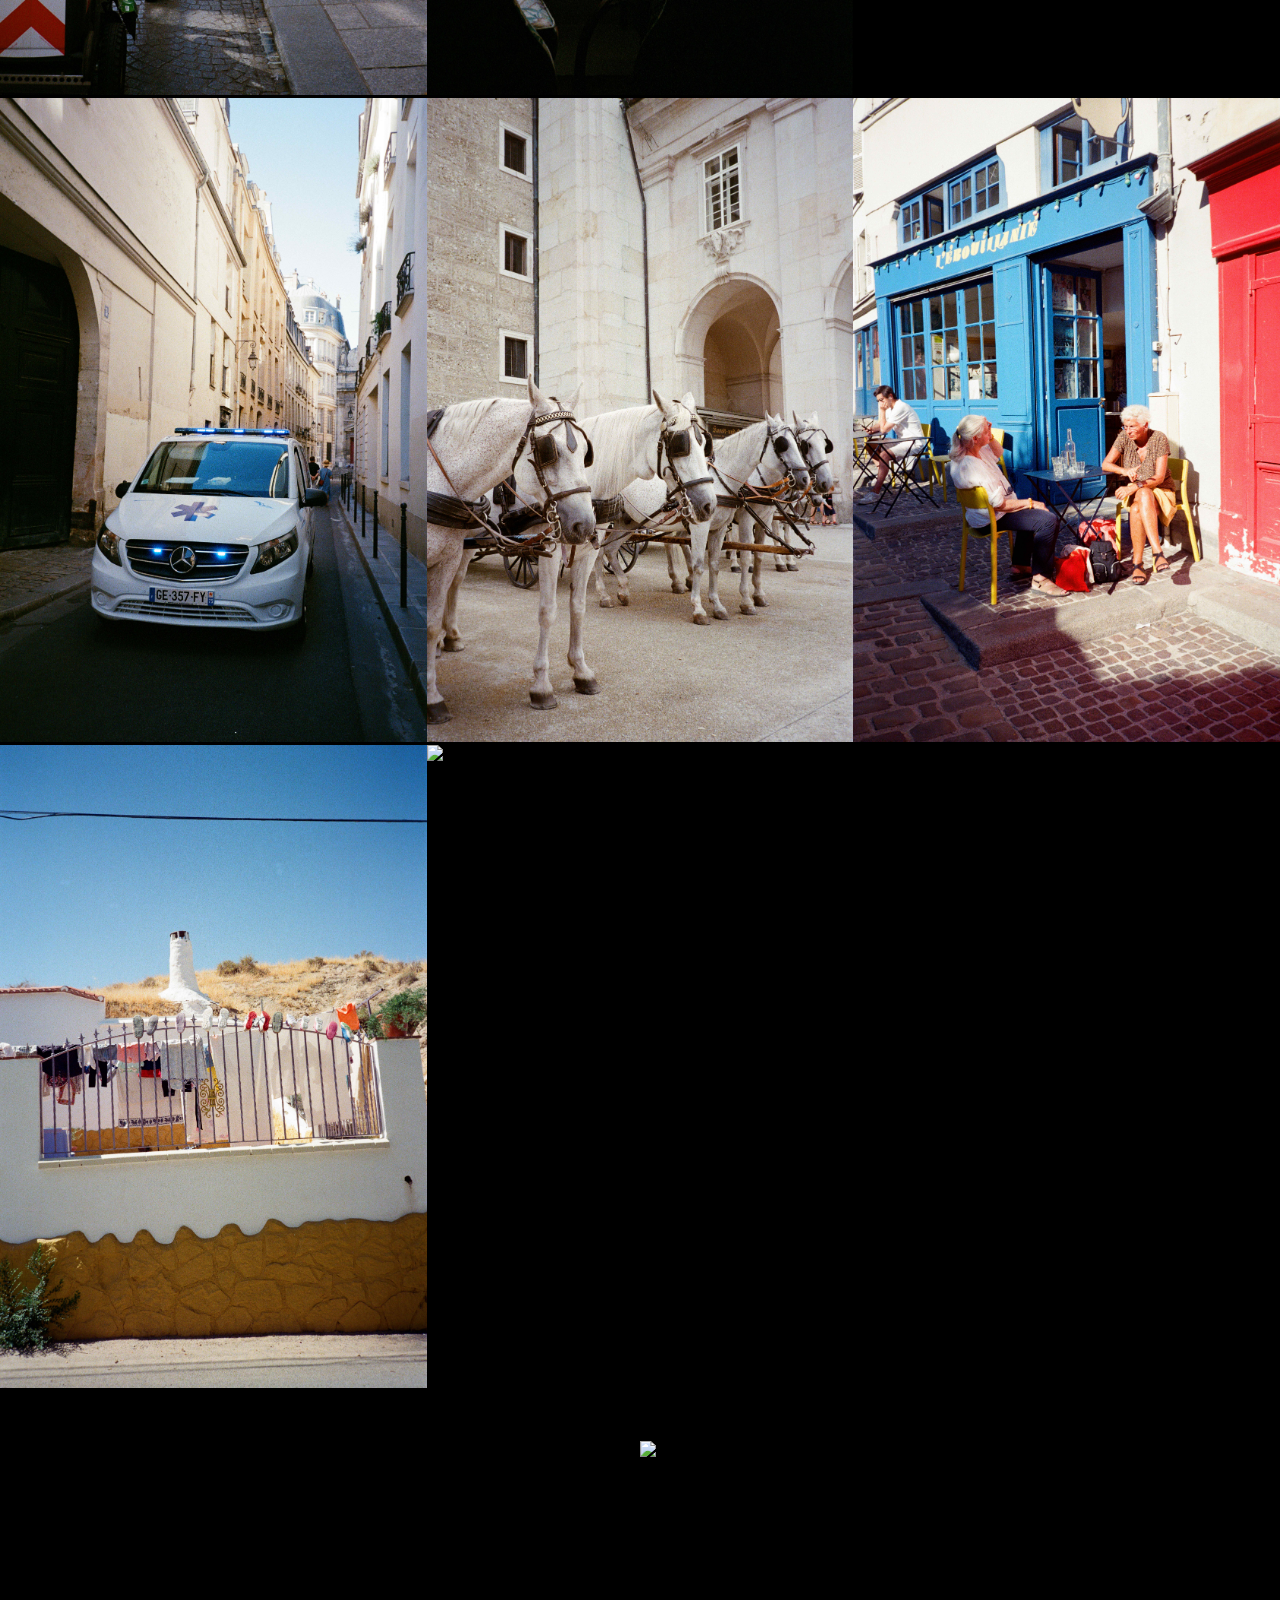
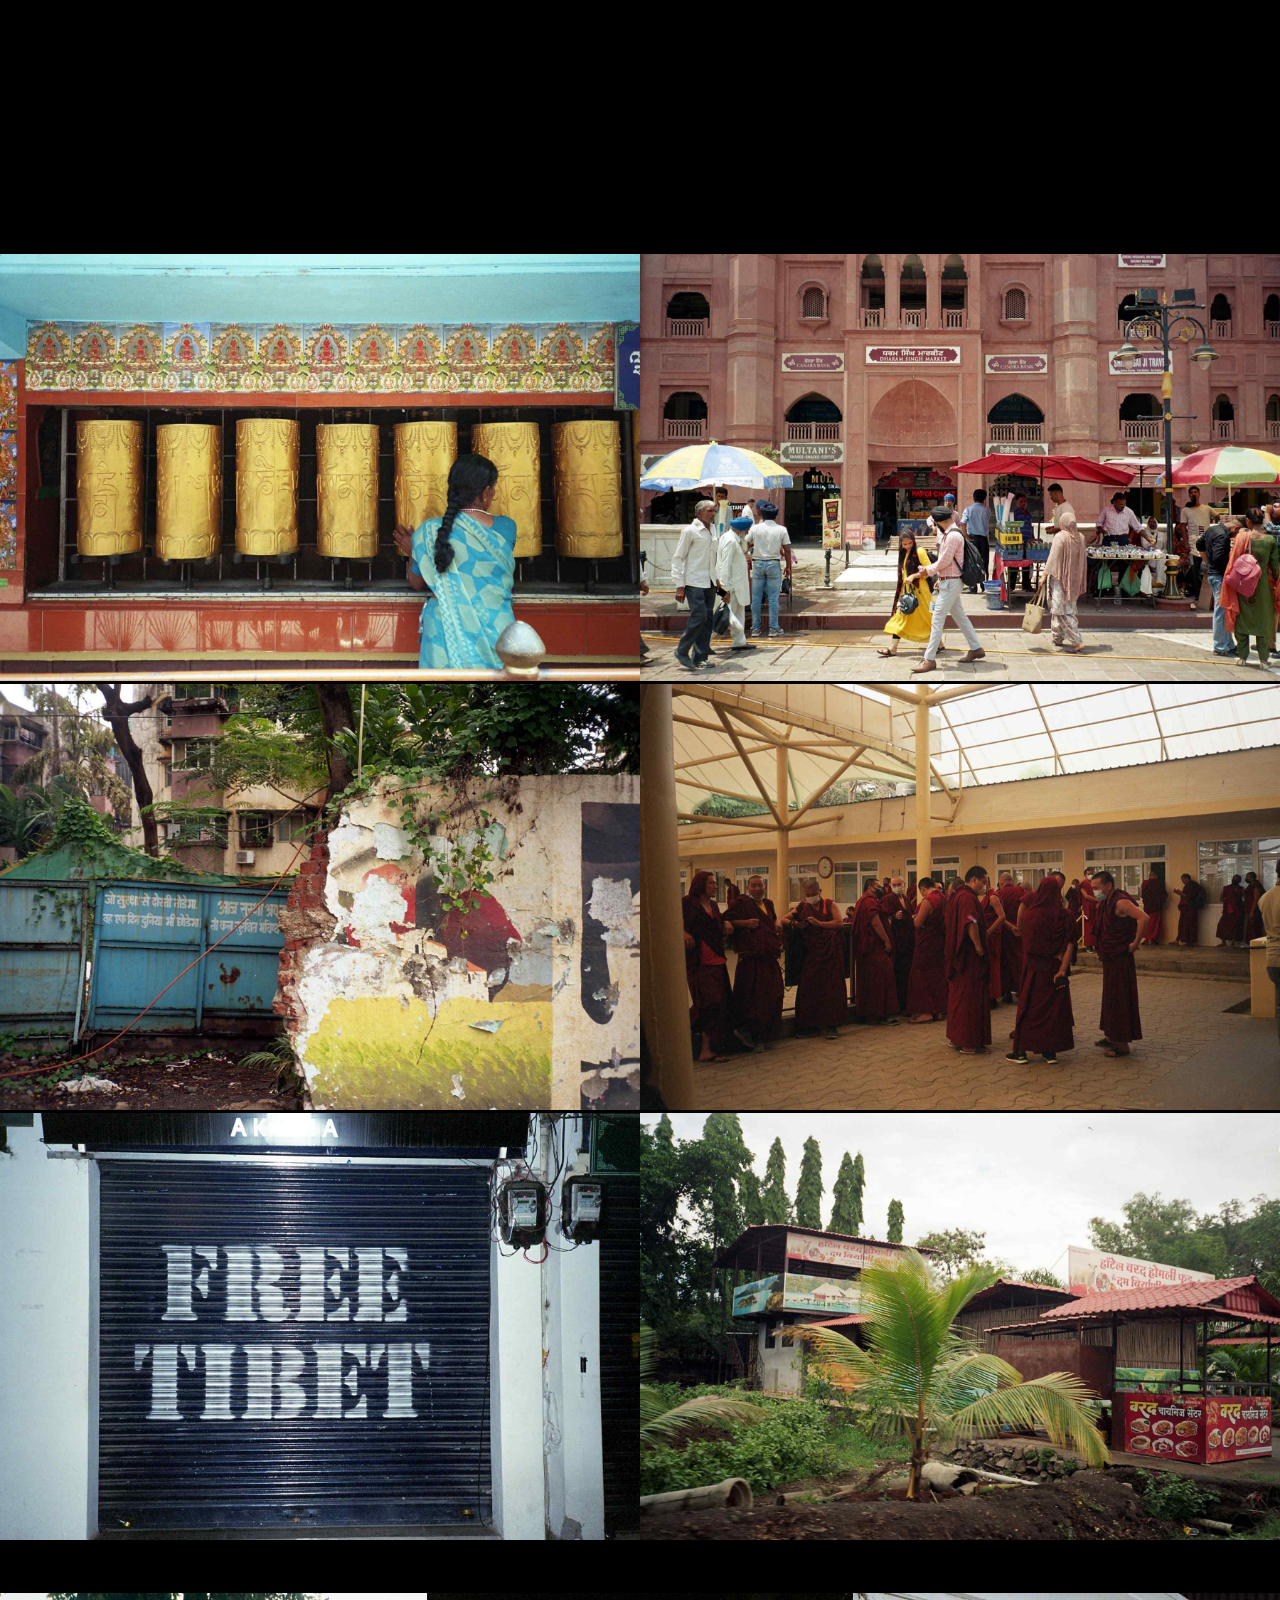
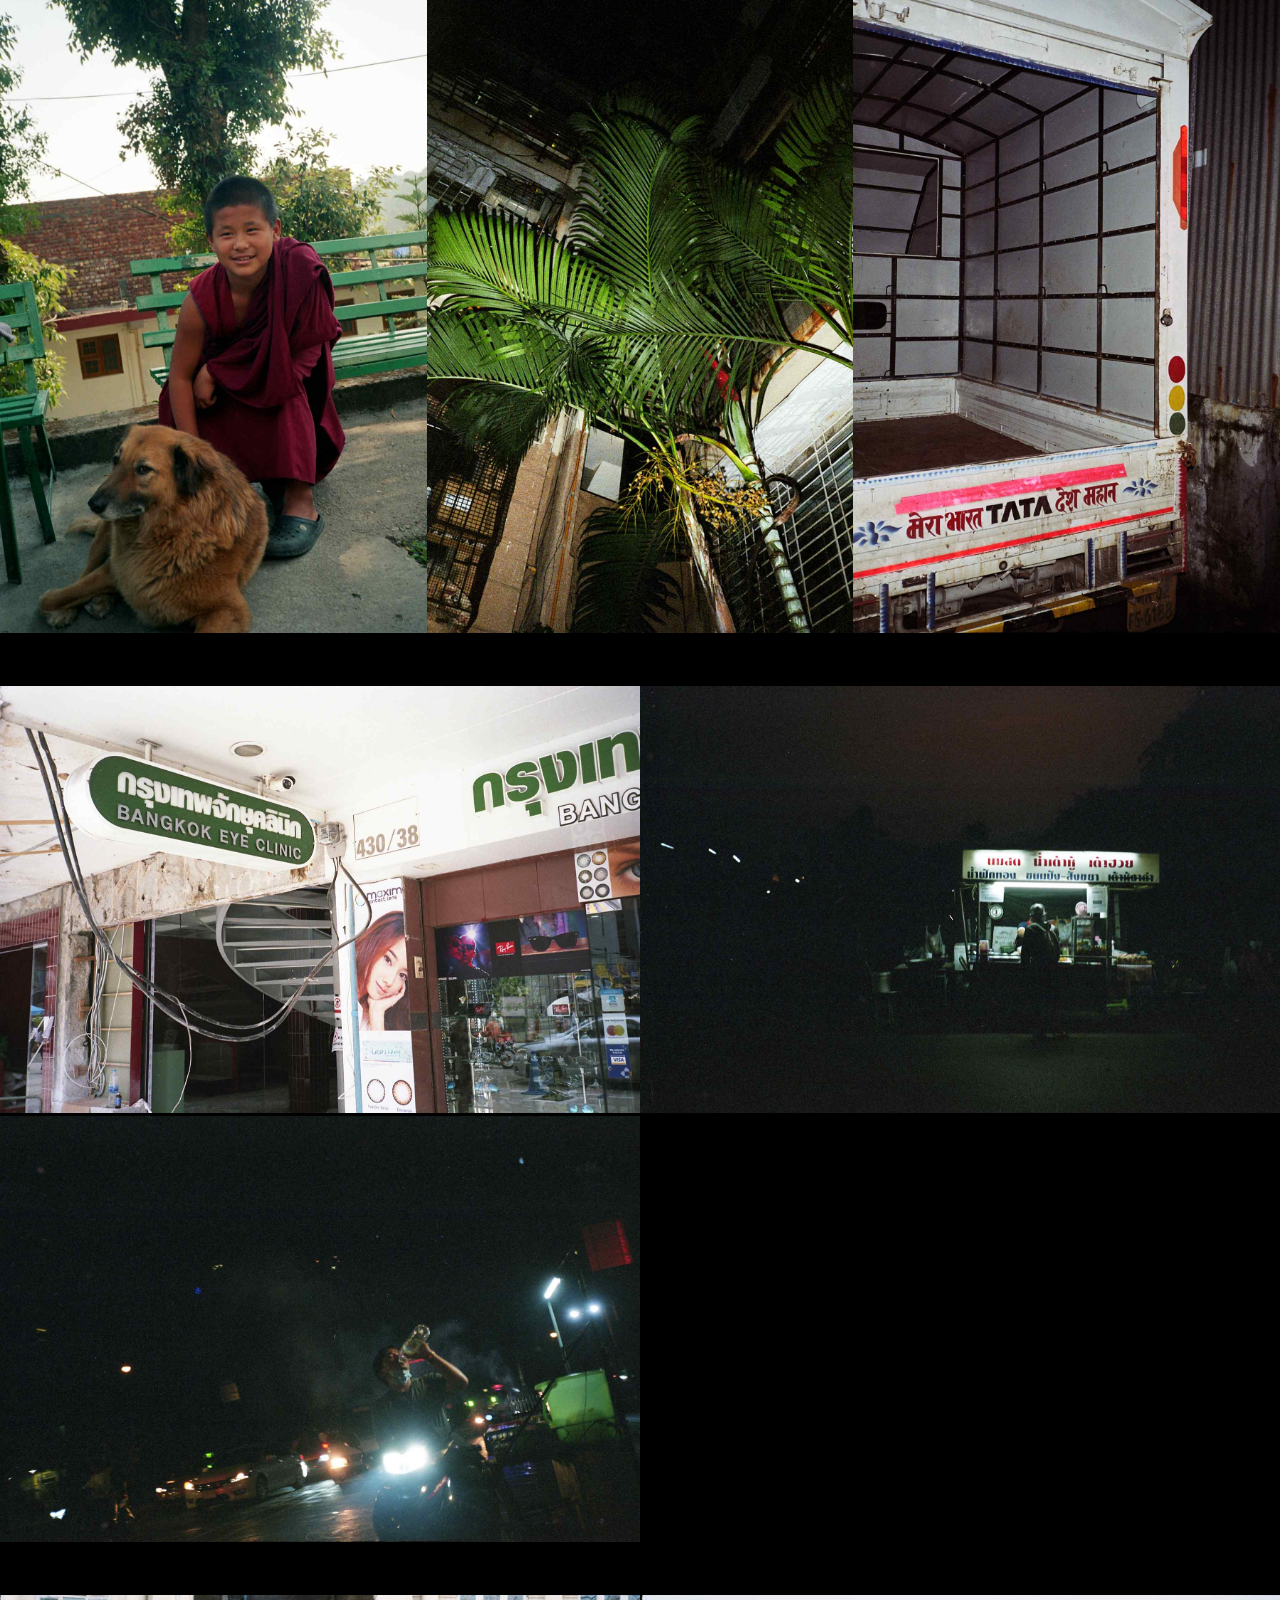
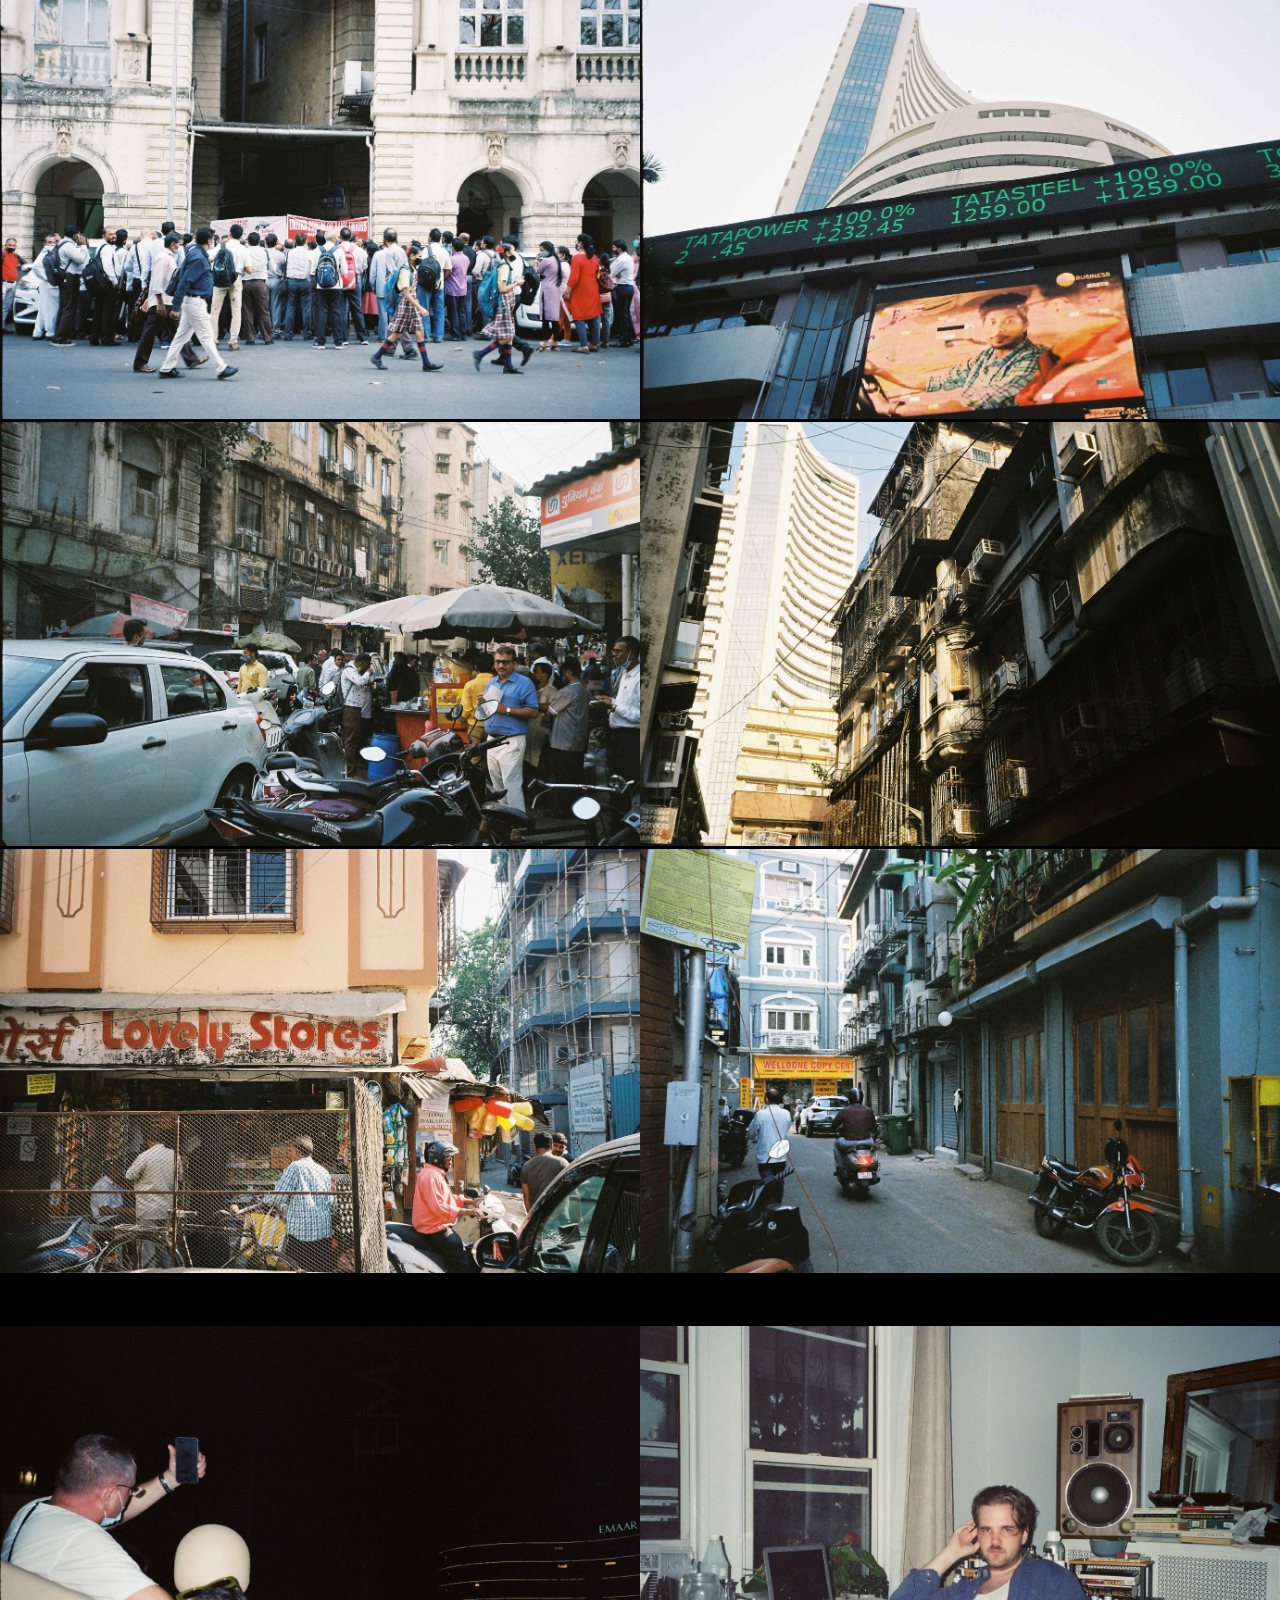
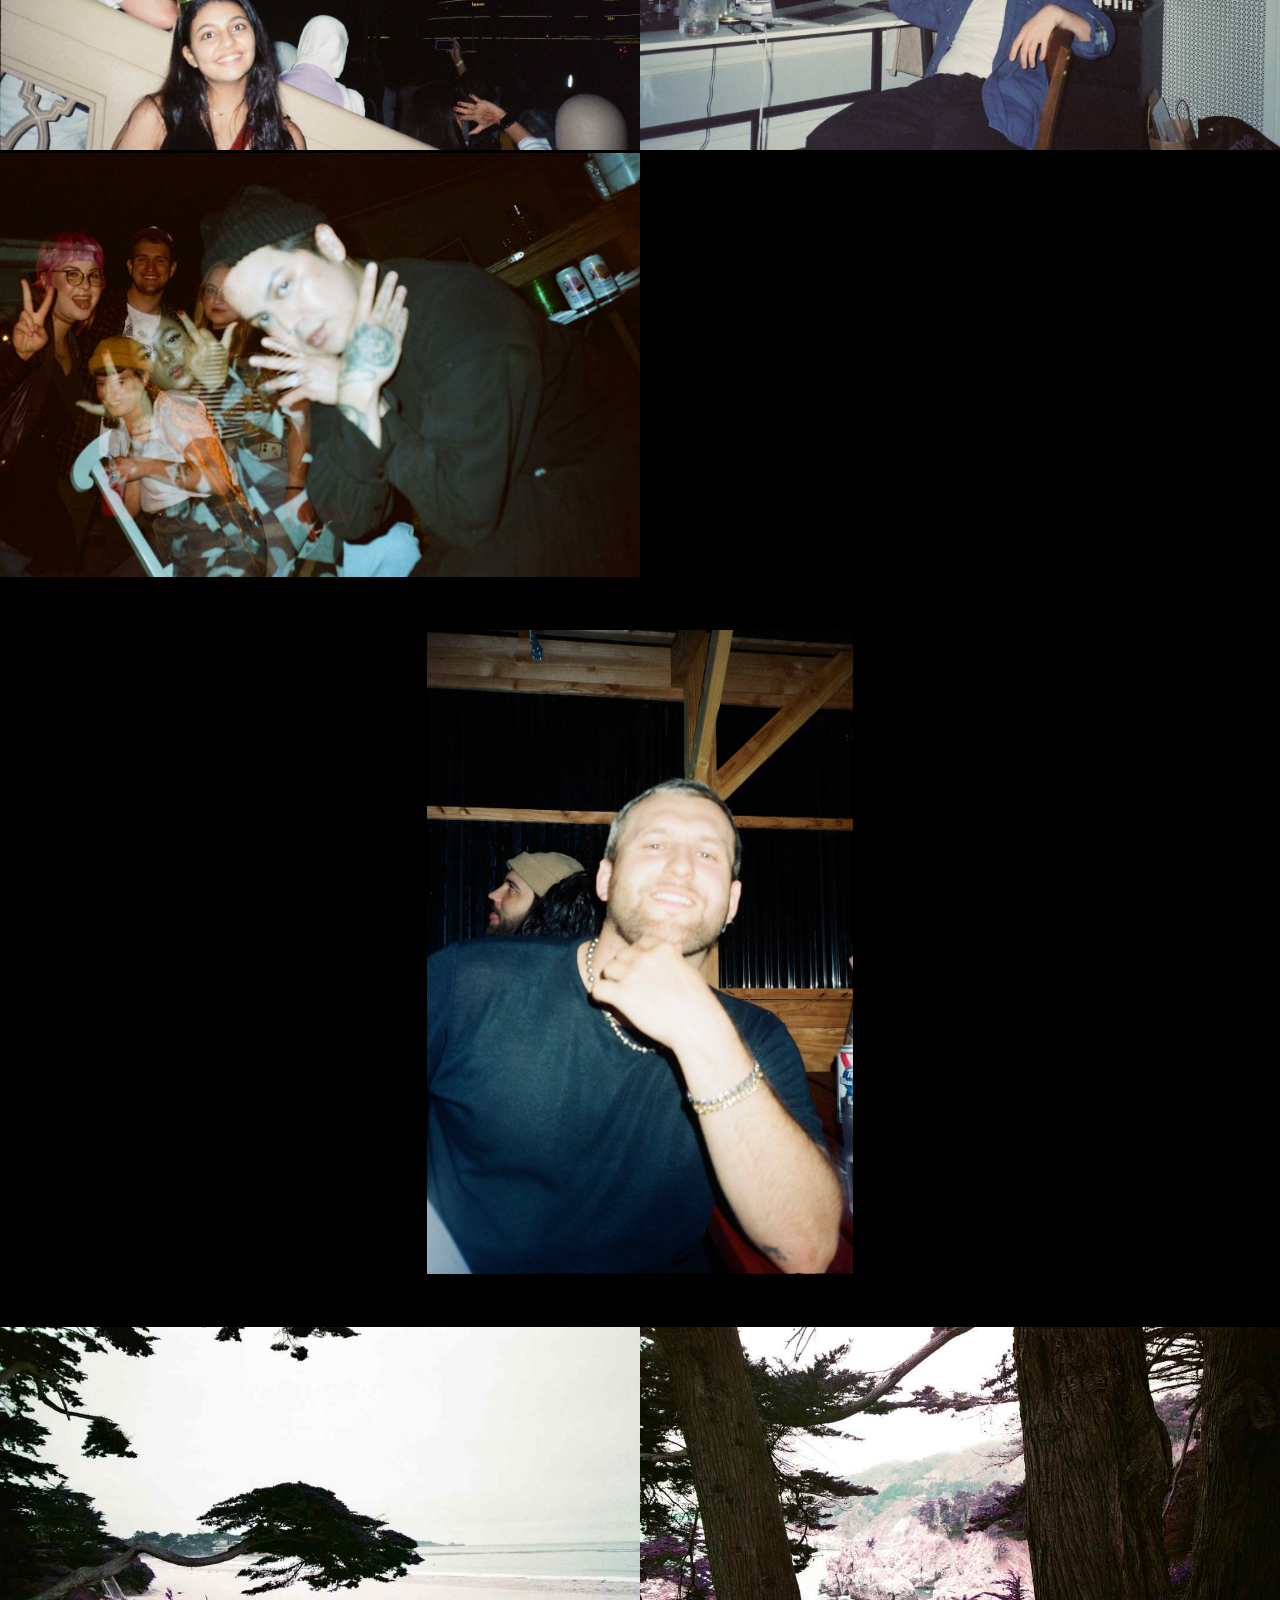
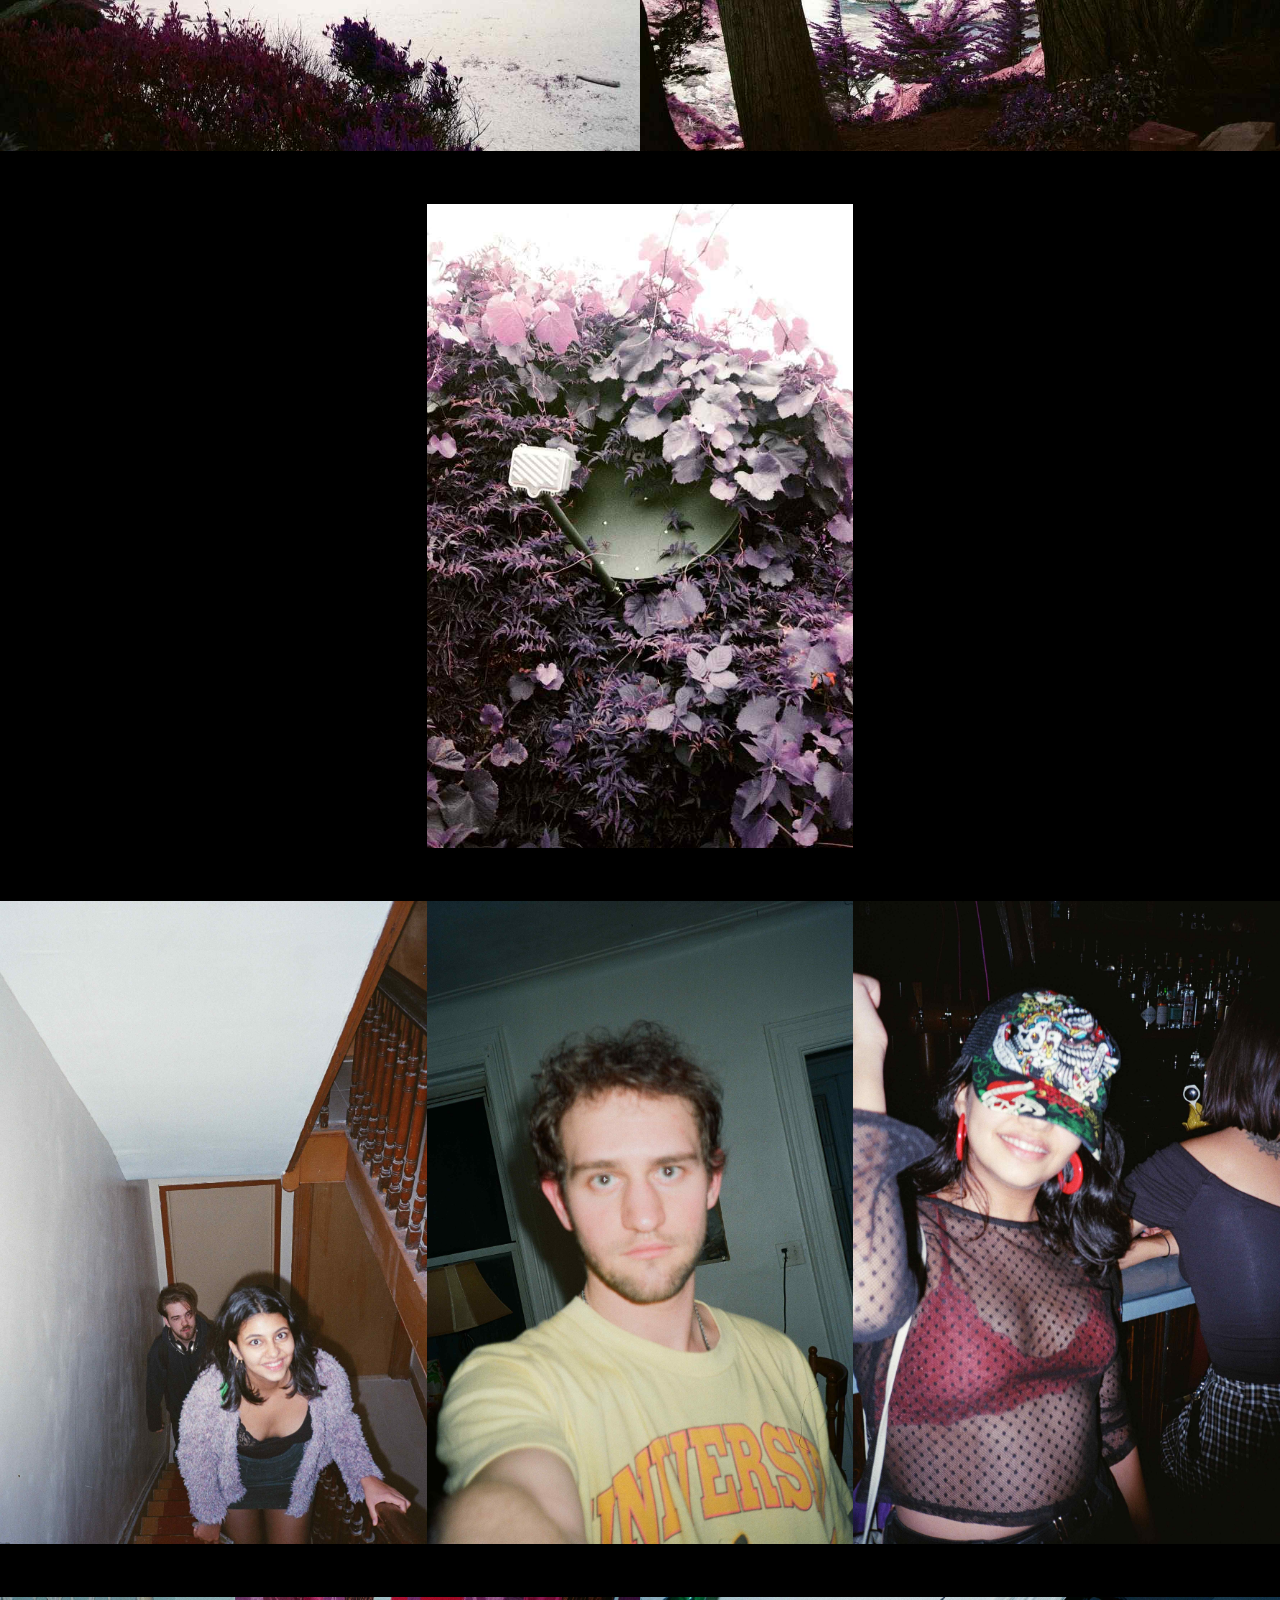
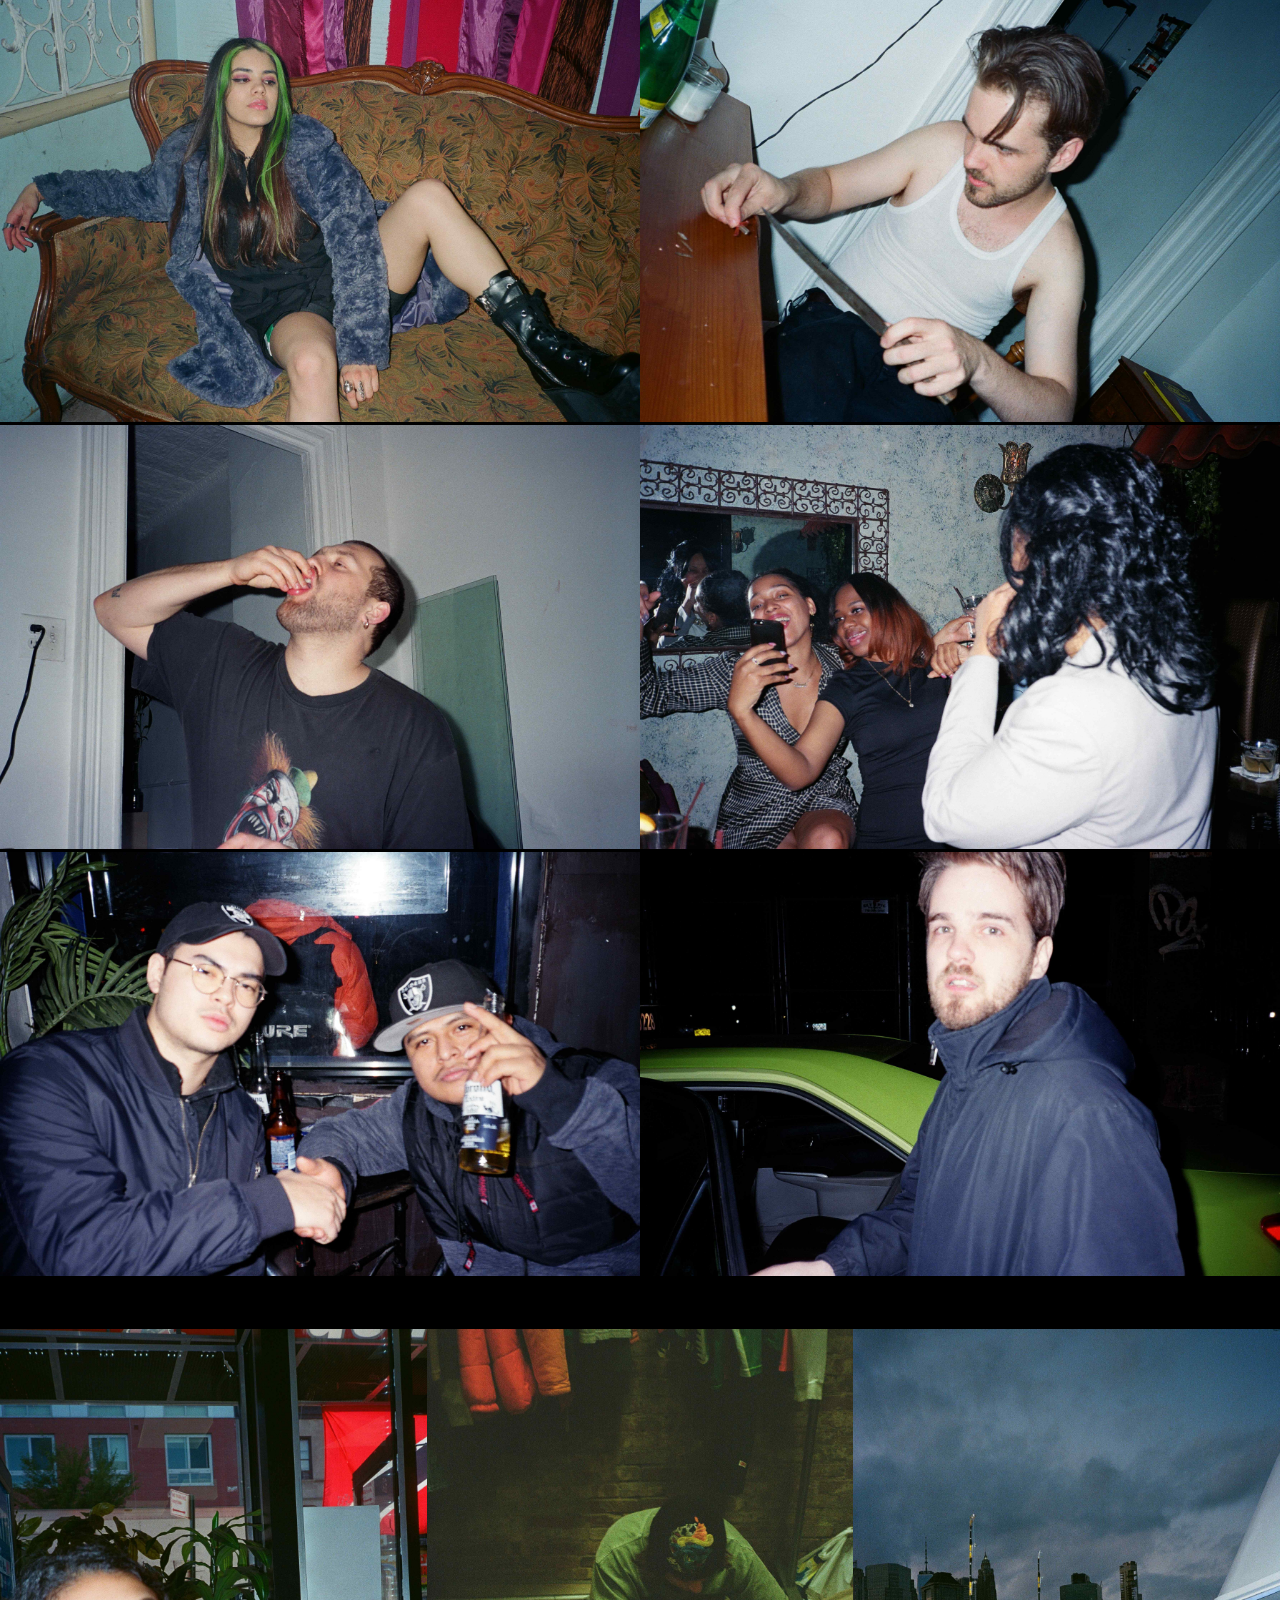
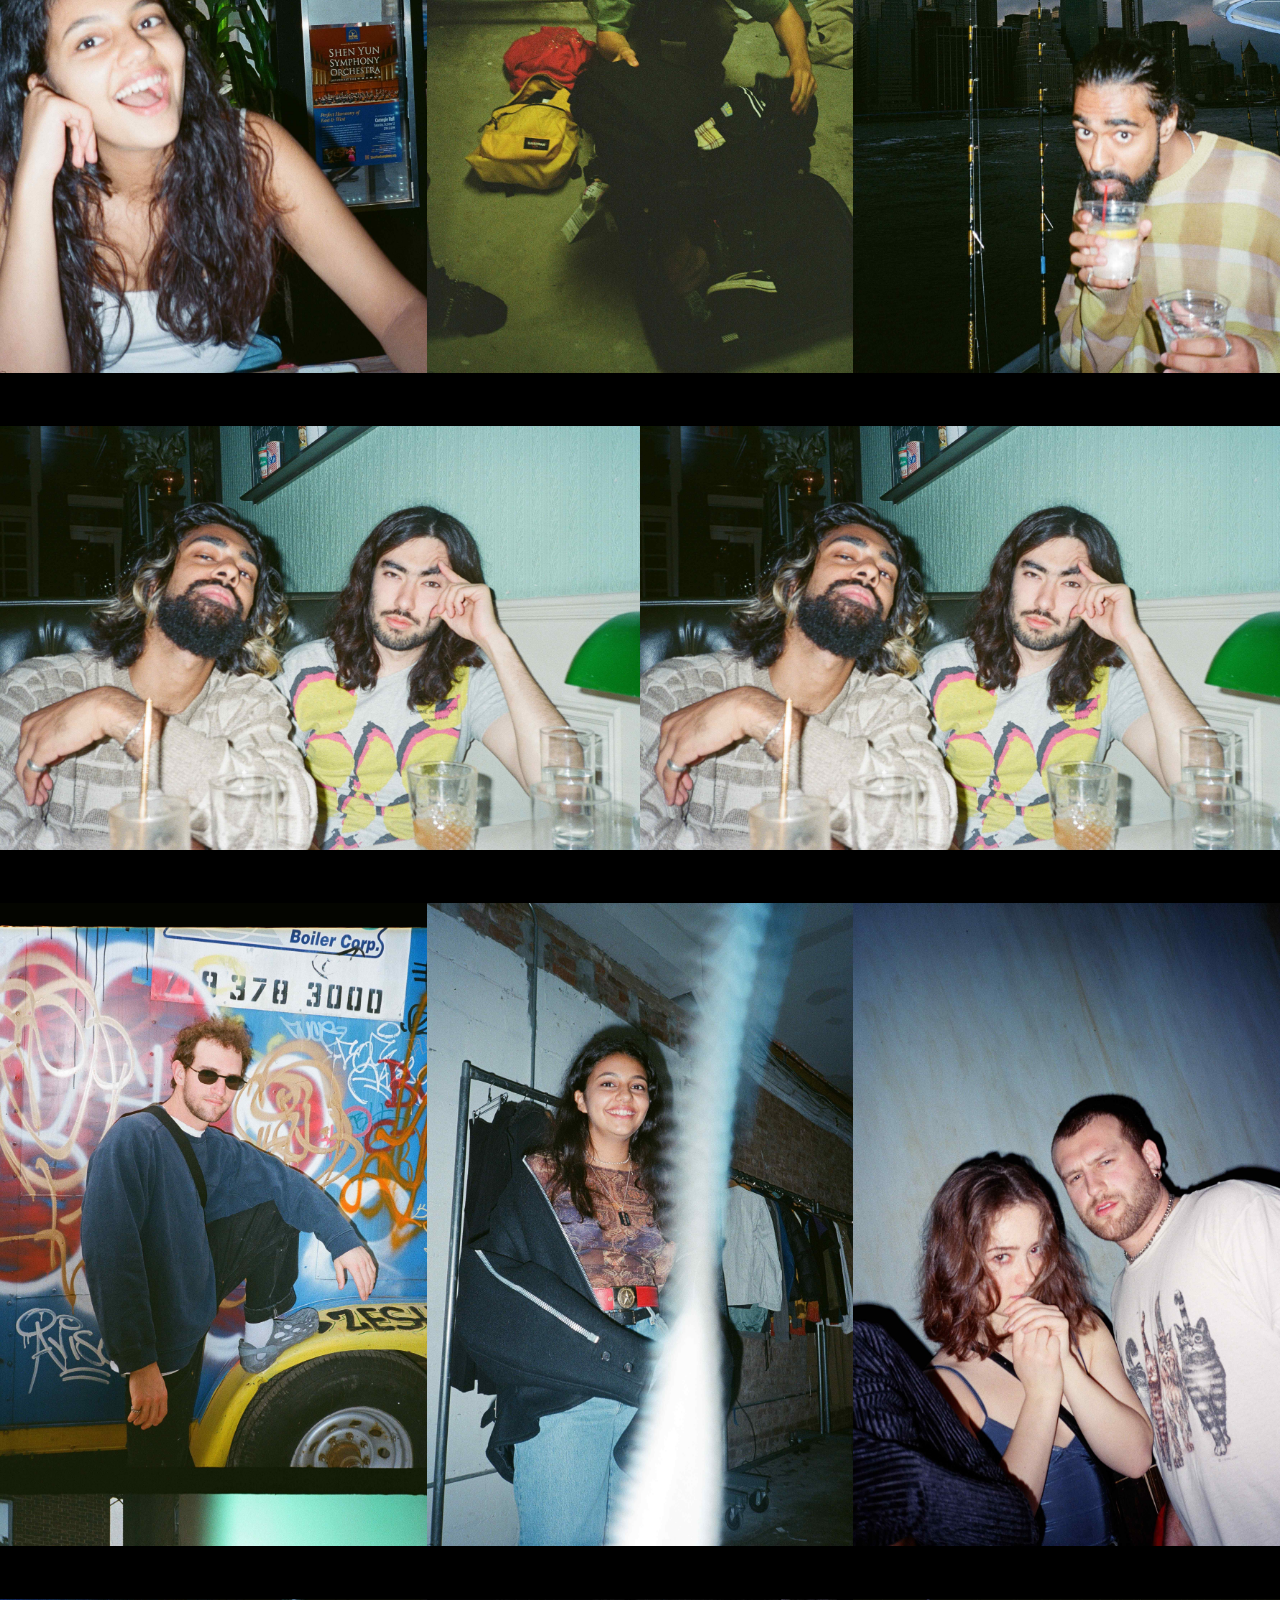
==== commit c6e2b3cb: "Add files via upload" ====
--- a/analog.html
+++ b/analog.html
@@ -3,9 +3,9 @@
 
 <head>
 	<meta charset="UTF-8">
-    <meta name="viewport" content="width=device-width, initial-scale=1.0">
-	<link rel="stylesheet" type="text/css" href="choongum.css">
-	<title>Analog</title>
+  <meta name="viewport" content="width=device-width, initial-scale=1.0">
+  <link rel="stylesheet" type="text/css" href="choongum.css">
+  <title>Analog</title>
 
 <style>
 body {
@@ -22,168 +22,384 @@
 
 <section class="photos">
 
-<img src="photos/analog/16_Foto-22.jpg" alt="0" loading="lazy">
-<img src="photos/analog/16_Foto-28.jpg" alt="0" loading="lazy">
-<img src="photos/analog/16_Foto-11.jpg" alt="0" loading="lazy">
-<img src="photos/analog/16_Foto-36.jpg" alt="0" loading="lazy">
-<img src="photos/analog/16_Foto-18.jpg" alt="0" loading="lazy">
-<img src="photos/analog/16_Foto-33.jpg" alt="0" loading="lazy">
-
-</section>
-
-<section class="photos">
-
-<img src="photos/analog/16_Foto-4.jpg" alt="0" loading="lazy">
-<img src="photos/analog/16_Foto-1.jpg" alt="0" loading="lazy">
-<img src="photos/analog/16_Foto-29.jpg" alt="0" loading="lazy">
-<img src="photos/digital/black.jpg" alt="0" loading="lazy">
-<img src="photos/analog/16_Foto-26.jpg" alt="0" loading="lazy">
-
-</section>
-
-<section class="photos">
-
-<img src="photos/analog/13_221001004978010002.jpg" alt="0" loading="lazy">
-<img src="photos/analog/13_221001004978010035.jpg" alt="0" loading="lazy">
-<img src="photos/analog/14_221001004978020031.jpg" alt="0" loading="lazy">
-<img src="photos/analog/13_221001004978010003.jpg" alt="0" loading="lazy">
-<img src="photos/analog/14_221001004978020023.jpg" alt="0" loading="lazy">
-<img src="photos/analog/13_221001004978010004.jpg" alt="0" loading="lazy">
-<img src="photos/analog/13_221001004978010019.jpg" alt="0" loading="lazy">
-<img src="photos/analog/13_221001004978020028.jpeg" alt="0" loading="lazy">
-
-</section>
-
-<section class="photos-horizontal">
-
-<img src="photos/digital/black.jpg" alt="0" loading="lazy">
-<img src="photos/analog/13_221001004978010032.jpg" alt="0" loading="lazy">
-
-</section>
-
-<section class="photos-horizontal">
-
-<img src="photos/analog/12_ics_012.jpg" alt="0" loading="lazy">
-<img src="photos/analog/12_ics_003.jpg" alt="0" loading="lazy">
-<img src="photos/analog/12_ics_028.jpg" alt="0" loading="lazy">
-<img src="photos/analog/12_ics_011.jpg" alt="0" loading="lazy">
-<img src="photos/analog/12_ics_018.jpg" alt="0" loading="lazy">
-<img src="photos/analog/12_ics_029.jpg" alt="0" loading="lazy">
-
-</section>
-
-<section class="photos">
-
-<img src="photos/analog/12_ics_014.jpg" alt="0" loading="lazy">
-<img src="photos/analog/12_ics_031.jpg" alt="0" loading="lazy">
-<img src="photos/analog/12_ics_033.jpg" alt="0" loading="lazy">
-
-</section>
-
-<section class="photos-horizontal">
-
-<img src="photos/analog/11_ics_037.jpg" alt="0" loading="lazy">
-<img src="photos/analog/11_ics_016.jpg" alt="0" loading="lazy">
-<img src="photos/analog/11_ics_015.jpg" alt="0" loading="lazy">
-
-</section>
-
-<section class="photos-horizontal">
-
-<img src="photos/analog/10_000005.jpg" alt="0" loading="lazy">
-<img src="photos/analog/10_000007.jpg" alt="0" loading="lazy">
-<img src="photos/analog/10_000008.jpg" alt="0" loading="lazy">
-<img src="photos/analog/10_000025.jpg" alt="0" loading="lazy">
-<img src="photos/analog/10_000017.jpg" alt="0" loading="lazy">
-<img src="photos/analog/10_000011.jpg" alt="0" loading="lazy">
-
-</section>
-
-<section class="photos-horizontal">
-
-<img src="photos/analog/9_000034910020.jpg" alt="0" loading="lazy">
-<img src="photos/analog/9_000034910006.jpg" alt="0" loading="lazy">
-<img src="photos/analog/8_000049330016.jpg" alt="0" loading="lazy">
-
-</section>
-
-<section class="photos">
-
-<img src="photos/digital/black.jpg" alt="0" loading="lazy">
-<img src="photos/analog/9_000034910011.jpg" alt="0" loading="lazy">
-
-</section>
-
-<section class="photos-horizontal">
-
-<img src="photos/analog/7_102.jpg" alt="0" loading="lazy">
-<img src="photos/analog/7_FDD.jpg" alt="0" loading="lazy">
-
-</section>
-
-<section class="photos">
-
-<img src="photos/digital/black.jpg" alt="0" loading="lazy">
-<img src="photos/analog/7_421.jpg" alt="0" loading="lazy">
-
-</section>
-
-<section class="photos">
-
-<img src="photos/analog/5_47850001.jpg" alt="0" loading="lazy">
-<img src="photos/analog/3_89450002.jpg" alt="0" loading="lazy">
-<img src="photos/analog/5_47850011.jpg" alt="0" loading="lazy">
-
-</section>
-
-<section class="photos-horizontal">
-
-<img src="photos/analog/3_89450003.jpg" alt="0" loading="lazy">
-<img src="photos/analog/4_04430023.jpg" alt="0" loading="lazy">
-<img src="photos/analog/2_76830020.jpg" alt="0" loading="lazy">
-<img src="photos/analog/2_76830024.jpg" alt="0" loading="lazy">
-<img src="photos/analog/1_59440031.jpg" alt="0" loading="lazy">
-<img src="photos/analog/1_59440018.jpg" alt="0" loading="lazy">
-
-</section>
-
-<section class="photos">
-
-<img src="photos/analog/4_04430024.jpg" alt="0" loading="lazy">
-<img src="photos/analog/4_04430015.jpg" alt="0" loading="lazy">
-<img src="photos/analog/4_04430019.jpg" alt="0" loading="lazy">
-
-</section>
-
-<section class="photos-horizontal">
-
-<img src="photos/analog/4_04430017.jpg" alt="0" loading="lazy">
-<img src="photos/analog/2_76830023.jpg" alt="0" loading="lazy">
-
-</section>
-
-<section class="photos">
-
-<img src="photos/analog/4_04430039.jpg" alt="0" loading="lazy">
-<img src="photos/analog/4_04430018.jpg" alt="0" loading="lazy">
-<img src="photos/analog/2_76830021.jpg" alt="0" loading="lazy">
-
-</section>
-
-<section class="photos">
-
-<img src="photos/analog/2_76830037.jpg" alt="0" loading="lazy">
-<img src="photos/analog/1_59440009.jpg" alt="0" loading="lazy">
-<img src="photos/analog/1_59440006.jpg" alt="0" loading="lazy">
-<img src="photos/digital/black.jpg" alt="0" loading="lazy">
-<img src="photos/analog/3_89450031.jpg" alt="0" loading="lazy">
-<img src="photos/analog/1_59440033.jpg" alt="0" loading="lazy">
-
-</section>
-
-<section class="photos-horizontal">
-
-<img src="photos/analog/1_59440023.jpg" alt="0" loading="lazy">
+<picture>
+  <source srcset="photos/analog/16_Foto-22.jpg" media="(min-width: 600px)" />
+  <img src="photos/analog_mobile/16_Foto-22m.jpg" alt="0" loading="lazy">
+</picture>
+<picture>
+  <source srcset="photos/analog/16_Foto-28.jpg" media="(min-width: 600px)" />
+  <img src="photos/analog_mobile/16_Foto-28m.jpg" alt="0" loading="lazy">
+</picture>
+<picture>
+  <source srcset="photos/analog/16_Foto-11.jpg" media="(min-width: 600px)" />
+  <img src="photos/analog_mobile/16_Foto-11m.jpg" alt="0" loading="lazy">
+</picture>
+<picture>
+  <source srcset="photos/analog/16_Foto-36.jpg" media="(min-width: 600px)" />
+  <img src="photos/analog_mobile/16_Foto-36m.jpg" alt="0" loading="lazy">
+</picture>
+<picture>
+  <source srcset="photos/analog/16_Foto-18.jpg" media="(min-width: 600px)" />
+  <img src="photos/analog_mobile/16_Foto-18m.jpg" alt="0" loading="lazy">
+</picture>
+<picture>
+  <source srcset="photos/analog/16_Foto-33.jpg" media="(min-width: 600px)" />
+  <img src="photos/analog_mobile/16_Foto-33m.jpg" alt="0" loading="lazy">
+</picture>
+
+</section>
+
+<section class="photos">
+
+<picture>
+  <source srcset="photos/analog/16_Foto-4.jpg" media="(min-width: 600px)" />
+  <img src="photos/analog_mobile/16_Foto-4m.jpg" alt="0" loading="lazy">
+</picture>
+<picture>
+  <source srcset="photos/analog/16_Foto-1.jpg" media="(min-width: 600px)" />
+  <img src="photos/analog_mobile/16_Foto-1m.jpg" alt="0" loading="lazy">
+</picture>
+<picture>
+  <source srcset="photos/analog/16_Foto-29.jpg" media="(min-width: 600px)" />
+  <img src="photos/analog_mobile/16_Foto-29m.jpg" alt="0" loading="lazy">
+</picture>
+<picture>
+  <source srcset="photos/digital/black.jpg" media="(min-width: 600px)" />
+  <img src="photos/digital_mobile/blackm.jpg" alt="0" loading="lazy">
+</picture>
+<picture>
+  <source srcset="photos/analog/16_Foto-26.jpg" media="(min-width: 600px)" />
+  <img src="photos/analog_mobile/16_Foto-26m.jpg" alt="0" loading="lazy">
+</picture>
+
+</section>
+
+<section class="photos">
+
+<picture>
+  <source srcset="photos/analog/13_221001004978010002.jpg" media="(min-width: 600px)" />
+  <img src="photos/analog_mobile/13_221001004978010002m.jpg" alt="0" loading="lazy">
+</picture>
+<picture>
+  <source srcset="photos/analog/13_221001004978010035.jpg" media="(min-width: 600px)" />
+  <img src="photos/analog_mobile/13_221001004978010035m.jpg" alt="0" loading="lazy">
+</picture>
+<picture>
+  <source srcset="photos/analog/14_221001004978020031.jpg" media="(min-width: 600px)" />
+  <img src="photos/analog_mobile/14_221001004978020031m.jpg" alt="0" loading="lazy">
+</picture>
+<picture>
+  <source srcset="photos/analog/13_221001004978010003.jpg" media="(min-width: 600px)" />
+  <img src="photos/analog_mobile/13_221001004978010003m.jpg" alt="0" loading="lazy">
+</picture>
+<picture>
+  <source srcset="photos/analog/14_221001004978020023.jpg" media="(min-width: 600px)" />
+  <img src="photos/analog_mobile/14_221001004978020023m.jpg" alt="0" loading="lazy">
+</picture>
+<picture>
+  <source srcset="photos/analog/13_221001004978010004.jpg" media="(min-width: 600px)" />
+  <img src="photos/analog_mobile/13_221001004978010004m.jpg" alt="0" loading="lazy">
+</picture>
+<picture>
+  <source srcset="photos/analog/13_221001004978010019.jpg" media="(min-width: 600px)" />
+  <img src="photos/analog_mobile/13_221001004978010019m.jpg" alt="0" loading="lazy">
+</picture>
+<picture>
+  <source srcset="photos/analog/13_221001004978020028.jpg" media="(min-width: 600px)" />
+  <img src="photos/analog_mobile/13_221001004978020028m.jpg" alt="0" loading="lazy">
+</picture>
+
+</section>
+
+<section class="photos-horizontal">
+
+<picture>
+  <source srcset="photos/digital/black.jpg" media="(min-width: 600px)" />
+  <img src="photos/digital_mobile/blackm.jpg" alt="0" loading="lazy">
+</picture>
+<picture>
+  <source srcset="photos/analog/13_221001004978010032.jpg" media="(min-width: 600px)" />
+  <img src="photos/analog_mobile/13_221001004978010032m.jpg" alt="0" loading="lazy">
+</picture>
+
+</section>
+
+<section class="photos-horizontal">
+
+<picture>
+  <source srcset="photos/analog/12_ics_012.jpg" media="(min-width: 600px)" />
+  <img src="photos/analog_mobile/12_ics_012m.jpg" alt="0" loading="lazy">
+</picture>
+<picture>
+  <source srcset="photos/analog/12_ics_003.jpg" media="(min-width: 600px)" />
+  <img src="photos/analog_mobile/12_ics_003m.jpg" alt="0" loading="lazy">
+</picture>
+<picture>
+  <source srcset="photos/analog/12_ics_028.jpg" media="(min-width: 600px)" />
+  <img src="photos/analog_mobile/12_ics_028m.jpg" alt="0" loading="lazy">
+</picture>
+<picture>
+  <source srcset="photos/analog/12_ics_011.jpg" media="(min-width: 600px)" />
+  <img src="photos/analog_mobile/12_ics_011m.jpg" alt="0" loading="lazy">
+</picture>
+<picture>
+  <source srcset="photos/analog/12_ics_018.jpg" media="(min-width: 600px)" />
+  <img src="photos/analog_mobile/12_ics_018m.jpg" alt="0" loading="lazy">
+</picture>
+<picture>
+  <source srcset="photos/analog/12_ics_029.jpg" media="(min-width: 600px)" />
+  <img src="photos/analog_mobile/12_ics_029m.jpg" alt="0" loading="lazy">
+</picture>
+
+</section>
+
+<section class="photos">
+
+<picture>
+  <source srcset="photos/analog/12_ics_014.jpg" media="(min-width: 600px)" />
+  <img src="photos/analog_mobile/12_ics_014m.jpg" alt="0" loading="lazy">
+</picture>
+<picture>
+  <source srcset="photos/analog/12_ics_031.jpg" media="(min-width: 600px)" />
+  <img src="photos/analog_mobile/12_ics_031m.jpg" alt="0" loading="lazy">
+</picture>
+<picture>
+  <source srcset="photos/analog/12_ics_033.jpg" media="(min-width: 600px)" />
+  <img src="photos/analog_mobile/12_ics_033m.jpg" alt="0" loading="lazy">
+</picture>
+
+</section>
+
+<section class="photos-horizontal">
+
+<picture>
+  <source srcset="photos/analog/11_ics_037.jpg" media="(min-width: 600px)" />
+  <img src="photos/analog_mobile/11_ics_037m.jpg" alt="0" loading="lazy">
+</picture>
+<picture>
+  <source srcset="photos/analog/11_ics_016.jpg" media="(min-width: 600px)" />
+  <img src="photos/analog_mobile/11_ics_016m.jpg" alt="0" loading="lazy">
+</picture>
+<picture>
+  <source srcset="photos/analog/11_ics_015.jpg" media="(min-width: 600px)" />
+  <img src="photos/analog_mobile/11_ics_015m.jpg" alt="0" loading="lazy">
+</picture>
+
+</section>
+
+<section class="photos-horizontal">
+
+<picture>
+  <source srcset="photos/analog/10_000005.jpg" media="(min-width: 600px)" />
+  <img src="photos/analog_mobile/10_000005m.jpg" alt="0" loading="lazy">
+</picture>
+<picture>
+  <source srcset="photos/analog/10_000007.jpg" media="(min-width: 600px)" />
+  <img src="photos/analog_mobile/10_000007m.jpg" alt="0" loading="lazy">
+</picture>
+<picture>
+  <source srcset="photos/analog/10_000008.jpg" media="(min-width: 600px)" />
+  <img src="photos/analog_mobile/10_000008m.jpg" alt="0" loading="lazy">
+</picture>
+<picture>
+  <source srcset="photos/analog/10_000025.jpg" media="(min-width: 600px)" />
+  <img src="photos/analog_mobile/10_000025m.jpg" alt="0" loading="lazy">
+</picture>
+<picture>
+  <source srcset="photos/analog/10_000017.jpg" media="(min-width: 600px)" />
+  <img src="photos/analog_mobile/10_000017m.jpg" alt="0" loading="lazy">
+</picture>
+<picture>
+  <source srcset="photos/analog/10_000011.jpg" media="(min-width: 600px)" />
+  <img src="photos/analog_mobile/10_000011m.jpg" alt="0" loading="lazy">
+</picture>
+
+</section>
+
+<section class="photos-horizontal">
+
+<picture>
+  <source srcset="photos/analog/9_000034910020.jpg" media="(min-width: 600px)" />
+  <img src="photos/analog_mobile/9_000034910020m.jpg" alt="0" loading="lazy">
+</picture>
+<picture>
+  <source srcset="photos/analog/9_000034910006.jpg" media="(min-width: 600px)" />
+  <img src="photos/analog_mobile/9_000034910006m.jpg" alt="0" loading="lazy">
+</picture>
+<picture>
+  <source srcset="photos/analog/8_000049330016.jpg" media="(min-width: 600px)" />
+  <img src="photos/analog_mobile/8_000049330016m.jpg" alt="0" loading="lazy">
+</picture>
+
+</section>
+
+<section class="photos">
+
+<picture>
+  <source srcset="photos/digital/black.jpg" media="(min-width: 600px)" />
+  <img src="photos/digital_mobile/blackm.jpg" alt="0" loading="lazy">
+</picture>
+<picture>
+  <source srcset="photos/analog/9_000034910011.jpg" media="(min-width: 600px)" />
+  <img src="photos/analog_mobile/9_000034910011m.jpg" alt="0" loading="lazy">
+</picture>
+
+</section>
+
+<section class="photos-horizontal">
+
+<picture>
+  <source srcset="photos/analog/7_102.jpg" media="(min-width: 600px)" />
+  <img src="photos/analog_mobile/7_102m.jpg" alt="0" loading="lazy">
+</picture>
+<picture>
+  <source srcset="photos/analog/7_FDD.jpg" media="(min-width: 600px)" />
+  <img src="photos/analog_mobile/7_FDDm.jpg" alt="0" loading="lazy">
+</picture>
+
+</section>
+
+<section class="photos">
+
+<picture>
+  <source srcset="photos/digital/black.jpg" media="(min-width: 600px)" />
+  <img src="photos/digital_mobile/blackm.jpg" alt="0" loading="lazy">
+</picture>
+<picture>
+  <source srcset="photos/analog/7_421.jpg" media="(min-width: 600px)" />
+  <img src="photos/analog_mobile/7_421m.jpg" alt="0" loading="lazy">
+</picture>
+
+</section>
+
+<section class="photos">
+
+<picture>
+  <source srcset="photos/analog/5_47850001.jpg" media="(min-width: 600px)" />
+  <img src="photos/analog_mobile/5_47850001m.jpg" alt="0" loading="lazy">
+</picture>
+<picture>
+  <source srcset="photos/analog/3_89450002.jpg" media="(min-width: 600px)" />
+  <img src="photos/analog_mobile/3_89450002m.jpg" alt="0" loading="lazy">
+</picture>
+<picture>
+  <source srcset="photos/analog/5_47850011.jpg" media="(min-width: 600px)" />
+  <img src="photos/analog_mobile/5_47850011m.jpg" alt="0" loading="lazy">
+</picture>
+
+</section>
+
+<section class="photos-horizontal">
+
+<picture>
+  <source srcset="photos/analog/3_89450003.jpg" media="(min-width: 600px)" />
+  <img src="photos/analog_mobile/3_89450003m.jpg" alt="0" loading="lazy">
+</picture>
+<picture>
+  <source srcset="photos/analog/4_04430023.jpg" media="(min-width: 600px)" />
+  <img src="photos/analog_mobile/4_04430023m.jpg" alt="0" loading="lazy">
+</picture>
+<picture>
+  <source srcset="photos/analog/2_76830020.jpg" media="(min-width: 600px)" />
+  <img src="photos/analog_mobile/2_76830020m.jpg" alt="0" loading="lazy">
+</picture>
+<picture>
+  <source srcset="photos/analog/2_76830024.jpg" media="(min-width: 600px)" />
+  <img src="photos/analog_mobile/2_76830024m.jpg" alt="0" loading="lazy">
+</picture>
+<picture>
+  <source srcset="photos/analog/1_59440031.jpg" media="(min-width: 600px)" />
+  <img src="photos/analog_mobile/1_59440031m.jpg" alt="0" loading="lazy">
+</picture>
+<picture>
+  <source srcset="photos/analog/1_59440018.jpg" media="(min-width: 600px)" />
+  <img src="photos/analog_mobile/1_59440018m.jpg" alt="0" loading="lazy">
+</picture>
+
+</section>
+
+<section class="photos">
+
+<picture>
+  <source srcset="photos/analog/4_04430024.jpg" media="(min-width: 600px)" />
+  <img src="photos/analog_mobile/4_04430024m.jpg" alt="0" loading="lazy">
+</picture>
+<picture>
+  <source srcset="photos/analog/4_04430015.jpg" media="(min-width: 600px)" />
+  <img src="photos/analog_mobile/4_04430015m.jpg" alt="0" loading="lazy">
+</picture>
+<picture>
+  <source srcset="photos/analog/4_04430019.jpg" media="(min-width: 600px)" />
+  <img src="photos/analog_mobile/4_04430019m.jpg" alt="0" loading="lazy">
+</picture>
+
+</section>
+
+<section class="photos-horizontal">
+
+<picture>
+  <source srcset="photos/analog/4_04430017.jpg" media="(min-width: 600px)" />
+  <img src="photos/analog_mobile/4_04430017m.jpg" alt="0" loading="lazy">
+</picture>
+<picture>
+  <source srcset="photos/analog/4_04430017.jpg" media="(min-width: 600px)" />
+  <img src="photos/analog_mobile/4_04430017m.jpg" alt="0" loading="lazy">
+</picture>
+
+</section>
+
+<section class="photos">
+
+<picture>
+  <source srcset="photos/analog/4_04430039.jpg" media="(min-width: 600px)" />
+  <img src="photos/analog_mobile/4_04430039m.jpg" alt="0" loading="lazy">
+</picture>
+<picture>
+  <source srcset="photos/analog/4_04430018.jpg" media="(min-width: 600px)" />
+  <img src="photos/analog_mobile/4_04430018m.jpg" alt="0" loading="lazy">
+</picture>
+<picture>
+  <source srcset="photos/analog/2_76830021.jpg" media="(min-width: 600px)" />
+  <img src="photos/analog_mobile/2_76830021m.jpg" alt="0" loading="lazy">
+</picture>
+
+</section>
+
+<section class="photos">
+
+<picture>
+  <source srcset="photos/analog/2_76830037.jpg" media="(min-width: 600px)" />
+  <img src="photos/analog_mobile/2_76830037m.jpg" alt="0" loading="lazy">
+</picture>
+<picture>
+  <source srcset="photos/analog/1_59440009.jpg" media="(min-width: 600px)" />
+  <img src="photos/analog_mobile/1_59440009m.jpg" alt="0" loading="lazy">
+</picture>
+<picture>
+  <source srcset="photos/analog/1_59440006.jpg" media="(min-width: 600px)" />
+  <img src="photos/analog_mobile/1_59440006m.jpg" alt="0" loading="lazy">
+</picture>
+<picture>
+  <source srcset="photos/digital/black.jpg" media="(min-width: 600px)" />
+  <img src="photos/digital_mobile/blackm.jpg" alt="0" loading="lazy">
+</picture>
+<picture>
+  <source srcset="photos/analog/3_89450031.jpg" media="(min-width: 600px)" />
+  <img src="photos/analog_mobile/3_89450031m.jpg" alt="0" loading="lazy">
+</picture>
+<picture>
+  <source srcset="photos/analog/1_59440033.jpg" media="(min-width: 600px)" />
+  <img src="photos/analog_mobile/1_59440033m.jpg" alt="0" loading="lazy">
+</picture>
+
+</section>
+
+<section class="photos-horizontal">
+
+<picture>
+  <source srcset="photos/analog/1_59440023.jpg" media="(min-width: 600px)" />
+  <img src="photos/analog_mobile/1_59440023m.jpg" alt="0" loading="lazy">
+</picture>
 
 </section>
 
